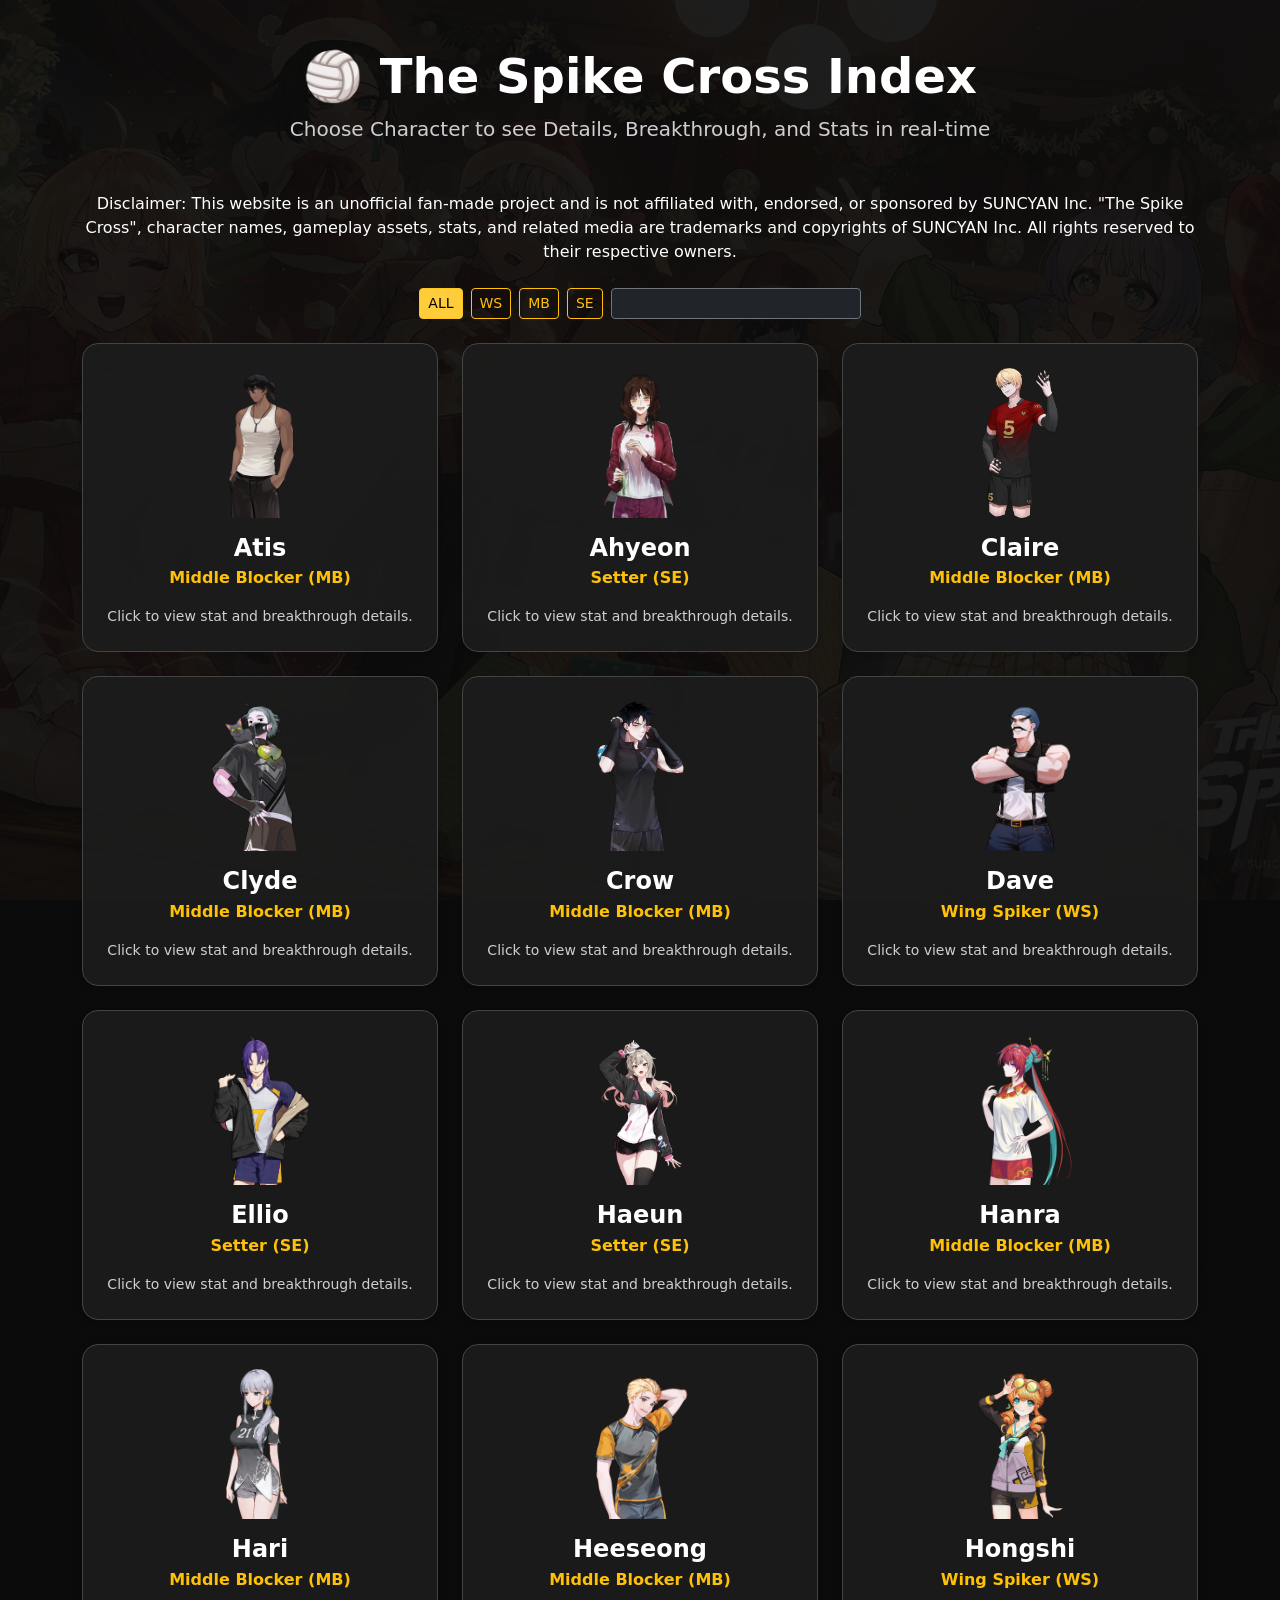
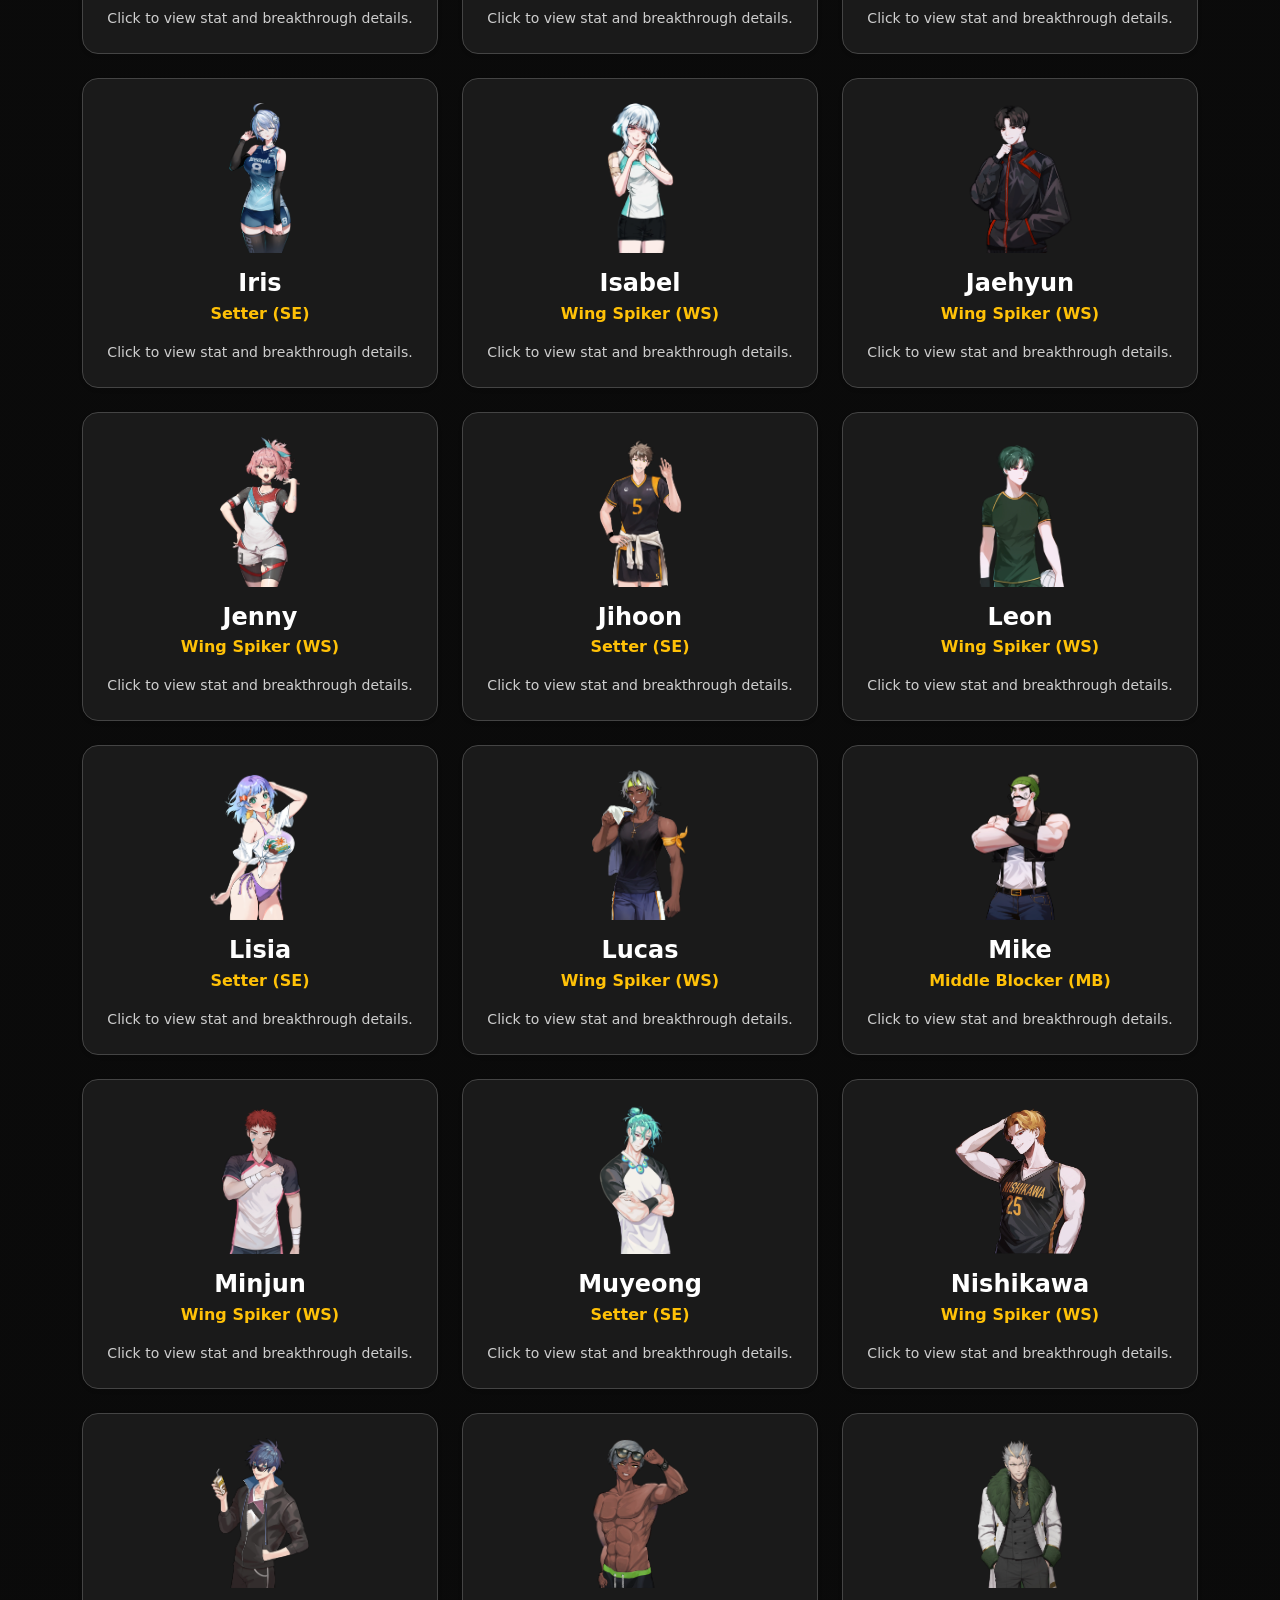
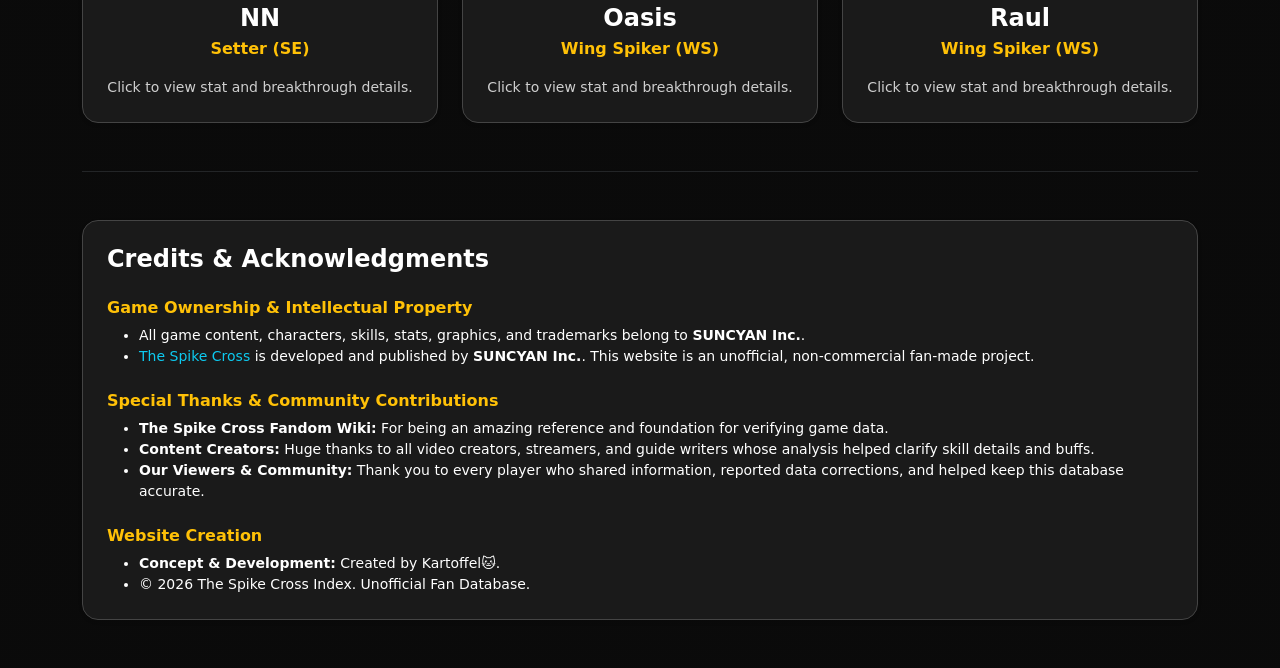
==== index.html @ 4708ccf8 "2" ====
<!DOCTYPE html>

<html lang="id">

<head>
    <meta charset="UTF-8">
    <meta name="viewport" content="width=device-width, initial-scale=1.0">


<title>The Spike: Cross - Character Database</title>

<link rel="icon" type="image/webp" href="img/Site-logo.webp">

<!-- Bootstrap 5 -->
<link href="bootstrap-5.3.8-dist/css/bootstrap.min.css" rel="stylesheet">

<!-- Custom CSS -->
<link rel="stylesheet" href="style.css">


</head>

<body>


<div class="container py-5">

    <!-- ==================== LIST KARAKTER ==================== -->
    <div id="listView" class="view-section active">

        <div class="text-center mb-5">
            <h1 class="fw-bold text-white display-5">
                🏐 The Spike Cross Index
            </h1>

            <p class="text-light-custom fs-5">
                Choose Character to see Details, Breakthrough, and Stats in real-time
            </p>
        </div>

        <!-- DISCLAIMER -->
        <div class="mb-4">
            <p class="fs-6 text-sm-center">
                Disclaimer: This website is an unofficial fan-made project and is not affiliated with,
                endorsed, or sponsored by SUNCYAN Inc. "The Spike Cross", character names, gameplay assets,
                stats, and related media are trademarks and copyrights of SUNCYAN Inc.
                All rights reserved to their respective owners.
            </p>
        </div>

        <!-- FILTER & SEARCH -->
        <div class="d-flex flex-wrap justify-content-center gap-2 mb-4">

            <button class="btn btn-warning btn-sm active"
                onclick="filterCharacters('ALL', this)">
                ALL
            </button>

            <button class="btn btn-outline-warning btn-sm"
                onclick="filterCharacters('WS', this)">
                WS
            </button>

            <button class="btn btn-outline-warning btn-sm"
                onclick="filterCharacters('MB', this)">
                MB
            </button>

            <button class="btn btn-outline-warning btn-sm"
                onclick="filterCharacters('SE', this)">
                SE
            </button>

            <!-- SEARCH -->
            <div class="input-group input-group-sm search-box">
                <input
                    type="text"
                    id="characterSearchInput"
                    class="form-control bg-dark text-light border-secondary"
                    placeholder="Cari karakter..."
                    oninput="searchCharacters()"
                >
            </div>

        </div>

        <!-- CHARACTER GRID -->
        <div class="row g-4" id="characterGrid">
            <!-- Character otomatis dimuat dari script.js -->
        </div>

        <!-- ==================== CREDITS ==================== -->
        <hr class="border-secondary my-5">

        <div id="creditsSection">

            <div class="card card-custom p-4 shadow-sm text-light-custom">

                <h4 class="text-white fw-bold mb-3">
                    Credits & Acknowledgments
                </h4>

                <h6 class="text-warning fw-semibold mt-2">
                    Game Ownership & Intellectual Property
                </h6>

                <ul class="small mb-3">
                    <li>
                        All game content, characters, skills, stats, graphics,
                        and trademarks belong to <strong>SUNCYAN Inc.</strong>.
                    </li>

                    <li>
                        <a
                            href="https://store.steampowered.com/app/3983810/The_Spike_Cross/"
                            target="_blank"
                            rel="noopener noreferrer"
                            class="text-info text-decoration-none"
                        >
                            The Spike Cross
                        </a>
                        is developed and published by <strong>SUNCYAN Inc.</strong>.
                        This website is an unofficial, non-commercial fan-made project.
                    </li>
                </ul>

                <h6 class="text-warning fw-semibold mt-2">
                    Special Thanks & Community Contributions
                </h6>

                <ul class="small mb-3">
                    <li>
                        <strong>The Spike Cross Fandom Wiki:</strong>
                        For being an amazing reference and foundation for verifying game data.
                    </li>

                    <li>
                        <strong>Content Creators:</strong>
                        Huge thanks to all video creators, streamers, and guide writers
                        whose analysis helped clarify skill details and buffs.
                    </li>

                    <li>
                        <strong>Our Viewers & Community:</strong>
                        Thank you to every player who shared information,
                        reported data corrections, and helped keep this database accurate.
                    </li>
                </ul>

                <h6 class="text-warning fw-semibold mt-2">
                    Website Creation
                </h6>

                <ul class="small mb-0">
                    <li>
                        <strong>Concept & Development:</strong>
                        Created by Kartoffel🐱.
                    </li>

                    <li>
                        &copy; 2026 The Spike Cross Index.
                        Unofficial Fan Database.
                    </li>
                </ul>

            </div>

        </div>

    </div>


    <!-- ==================== DETAIL KARAKTER ==================== -->
    <div id="detailView" class="view-section" style="display: none;">

        <!-- BACK BUTTON -->
        <button
            class="btn btn-outline-warning mb-4 fw-bold px-4 py-2"
            onclick="goBack()"
        >
            ← Back
        </button>


        <div class="row g-4 mb-4">

            <!-- ==================== PROFILE ==================== -->
            <div class="col-lg-4">

                <div class="card card-custom p-4 text-center h-100 shadow-sm">

                    <div class="avatar-container mx-auto mb-3">

                        <img
                            id="detailImg"
                            src=""
                            class="rounded-circle border border-3 border-warning"
                            width="130"
                            height="130"
                            style="object-fit: cover;"
                            alt="Character Avatar"
                        >

                    </div>


                    <h3
                        id="detailName"
                        class="text-white mb-1 fw-bold"
                    >
                        Nama Karakter
                    </h3>


                    <p
                        id="detailPosition"
                        class="text-warning fw-semibold mb-3"
                    >
                        Position
                    </p>


                    <!-- BREAKTHROUGH -->
                    <div
                        class="bg-card-inner p-3 rounded border border-secondary mb-3"
                    >

                        <label
                            class="form-label text-light-custom small mb-2 fw-semibold text-uppercase tracking-wider"
                        >
                            Breakthrough Level
                        </label>


                        <div
                            class="d-flex justify-content-center align-items-center gap-3"
                        >

                            <button
                                class="btn btn-sm btn-warning fw-bold px-3 py-1 shadow"
                                onclick="changeBreakthrough(-1)"
                            >
                                -
                            </button>


                            <span
                                id="btDisplay"
                                class="badge badge-bt fs-5 py-2 px-3"
                            >
                                +0
                            </span>


                            <button
                                class="btn btn-sm btn-warning fw-bold px-3 py-1 shadow"
                                onclick="changeBreakthrough(1)"
                            >
                                +
                            </button>

                        </div>

                    </div>


                    <!-- SPECIAL SLIDER 1 -->
                    <div
                        id="daveSliderContainer"
                        style="display: none;"
                        class="mb-3"
                    >

                        <input
                            type="range"
                            id="daveRange"
                            min="0"
                            max="7"
                            step="1"
                            value="0"
                            class="form-range custom-green-range"
                            oninput="handleSliderChange(this.value)"
                        >

                        <p class="text-white mt-1 small">
                            <span id="sliderLabelText">
                                Fall Power
                            </span>:
                            <span id="pushupVal">
                                0
                            </span>
                        </p>

                    </div>


                    <!-- SPECIAL SLIDER 2 -->
                    <div
                        id="sliderContainer2"
                        style="display: none;"
                        class="mb-3"
                    >

                        <input
                            type="range"
                            id="daveRange2"
                            min="0"
                            max="12"
                            step="1"
                            value="0"
                            class="form-range custom-green-range"
                            oninput="handleSliderChange2(this.value)"
                        >

                        <p class="text-white mt-1 small">

                            <span id="sliderLabelText2">
                                Flare Debuff
                            </span>:

                            <span id="pushupVal2">
                                0
                            </span>

                        </p>

                    </div>


                    <!-- DESCRIPTION -->
                    <p
                        id="detailDesc"
                        class="small text-light-custom mb-0 lh-base"
                    >
                    </p>

                </div>

            </div>


            <!-- ==================== STAT ==================== -->
            <div class="col-lg-8">

                <div class="card card-custom p-4 h-100 shadow-sm">


                    <!-- MANUAL STAT -->
                    <div
                        class="d-flex justify-content-between align-items-center mb-3 border-bottom pb-2"
                    >

                        <div>

                            <h4 class="text-white mb-0 fw-bold">
                                ⚙️ Manual Stat Allocation
                            </h4>

                            <p class="text-success-custom small mb-0">
                                Customize the distribution of your character's bonus points here.
                            </p>

                        </div>


                        <span
                            class="badge bg-dark border border-warning text-warning px-3 py-2"
                        >
                            Remaining:
                            <span
                                id="remainingPoints"
                                class="fw-bold"
                            >
                            </span>
                        </span>

                    </div>


                    <!-- STAT TABLE -->
                    <div class="table-responsive mb-4">

                        <table
                            class="table table-custom align-middle text-center"
                        >

                            <thead>

                                <tr>
                                    <th class="text-start">
                                        Attribute Stat
                                    </th>

                                    <th>
                                        Base Stat
                                    </th>

                                    <th>
                                        Bonus
                                    </th>

                                    <th>
                                        Total Stat
                                    </th>

                                    <th>
                                        Action (+/- 5)
                                    </th>
                                </tr>

                            </thead>


                            <tbody id="statTableBody">
                                <!-- Generated by JavaScript -->
                            </tbody>

                        </table>

                    </div>


                    <!-- SEPARATOR -->
                    <hr
                        class="border-warning opacity-75 my-4"
                    >


                    <!-- RECOMMENDED STAT -->
                    <div class="mb-3">

                        <h4 class="text-white mb-0 fw-bold">
                            ⭐ Recommended / Max Stat
                        </h4>

                        <p class="text-light-custom small mb-0">
                            Recommended stat allocation based on character potential.
                        </p>

                    </div>


                    <div class="table-responsive">

                        <table
                            class="table table-custom align-middle text-center"
                        >

                            <thead>

                                <tr>

                                    <th class="text-start">
                                        Attribute Stat
                                    </th>

                                    <th>
                                        Base
                                    </th>

                                    <th>
                                        Breakthrough
                                    </th>

                                    <th>
                                        Total
                                    </th>

                                </tr>

                            </thead>


                            <tbody id="recommendedTableBody">
                                <!-- Generated by JavaScript -->
                            </tbody>

                        </table>

                    </div>


                </div>

            </div>

        </div>


        <!-- ==================== SKILLS ==================== -->
        <div class="row g-4">

            <div class="col-lg-6">

                <div class="card card-custom p-4 h-100 shadow-sm">

                    <h4 class="text-white fw-bold mb-3">
                        ⚡ Skills
                    </h4>

                    <div id="skillBuffList">
                        <!-- Generated by JavaScript -->
                    </div>

                </div>

            </div>


            <!-- SYNERGY -->
            <div class="col-lg-6">

                <div class="card card-custom p-4 h-100 shadow-sm">

                    <h4 class="text-white fw-bold mb-3">
                        🤝 Synergy
                    </h4>

                    <div id="synergyBuffList">
                        <!-- Generated by JavaScript -->
                    </div>

                </div>

            </div>

        </div>


        <!-- OVERALL -->
        <div class="row mt-4">

            <div class="col-12">

                <div class="card card-custom p-4 h-100 shadow-sm">
                    <h5 class="text-warning mb-3 fw-bold">Conditions & Buffs</h5>
                        
                    <div class="bg-card-inner p-3 rounded border border-secondary mb-3">
                        <p class="mb-2 text-light-custom small fw-semibold">Condition</p>
                        <div id="overallBuffContent"></div>
                    </div>

                    <div class="bg-card-inner p-3 rounded border border-secondary mb-3">
                        <p class="mb-2 text-light-custom small fw-semibold">Active Team Buffs</p>
                        <div id="teamBuffContainer" class="d-flex flex-column gap-2">
                            <label class="text-white small cursor-pointer mb-0">
                                <input type="checkbox" class="buff-checkbox me-2" 
                                        data-position="MB" 
                                        data-atk="90" data-def="100" data-spd="35" data-jmp="9" 
                                        data-power-pct="0" data-spin="1.0" 
                                        onchange="handleBuffChange(this)">
                                Sanghyeon (Highlight) <br>
                                <span class="text-info small">Attack +90, Defence +100, Speed +35, Jump +9</span>
                            </label>
                    
                            <label class="text-white small cursor-pointer mb-0">
                                <input type="checkbox" class="buff-checkbox me-2" 
                                        data-position="SE" 
                                        data-atk="0" data-def="0" data-spd="0" data-jmp="0" 
                                        data-power-pct="35" data-spin="2.5" 
                                        onchange="handleBuffChange(this)">
                                Zero (Spotlight Toss) <br>
                                <span class="text-info small">Power +35%, Spin Rate 2.5</span>
                            </label>

                            <label class="text-white small cursor-pointer mb-0">
                                <input type="checkbox" class="buff-checkbox me-2" 
                                        data-position="SE" 
                                        data-atk="0" data-def="0" data-spd="0" data-jmp="0" 
                                        data-power-pct="15" data-spin="0" 
                                        onchange="handleBuffChange(this)">
                                [SE]Sara (Critical Toss) <br>
                                <span class="text-info small">Power +15%</span>
                            </label>
                        </div>
                    </div>

                    <div id="ballMultiplierInfo" class="bg-card-inner p-3 rounded border border-secondary text-light small" style="display: none;">
                        <div class="fw-bold text-warning mb-1">Ball Trajectory Effect:</div>
                        <div>Power Multiplier: <span id="valBallPower" class="text-success fw-bold">+0%</span></div>
                        <div>Spin Rate: <span id="valBallSpin" class="text-info fw-bold">1.0 (Standard)</span></div>
                    </div>
                </div>

            </div>

        </div>


    </div>

</div>


<!-- Bootstrap JS -->
<script src="bootstrap-5.3.8-dist/js/bootstrap.bundle.min.js"></script>

<!-- Custom JS -->
<script src="script.js"></script>


</body>

</html>
---- style.css ----
:root {
--bg-main: #111111;
--bg-card: #1c1c1c;
--bg-inner: #252525;


--text-main: #ffffff;
--text-muted: #cfcfcf;

--warning: #ffc107;
--success: #00d084;
--danger: #ff4d4d;

--border: #444444;


}

body {
background:
linear-gradient(
rgba(10, 10, 10, 0.92),
rgba(10, 10, 10, 0.96)
),
url("img/the-spike-cross-christmas-wallpaper-soundtrack-v0-mlmao9j8uq9g1.webp")
center / cover
fixed;


background-color: var(--bg-main);

color: var(--text-main);

min-height: 100vh;


}

/* =========================
TEXT
========================= */

.text-light-custom {
color: var(--text-muted);
}

.text-success-custom {
color: var(--success);
}

/* =========================
SEARCH
========================= */

.search-box {
width: 250px;
}

/* =========================
VIEW
========================= */

.view-section {
animation: fadeIn 0.35s ease;
}

.view-section:not(.active) {
display: none;
}

@keyframes fadeIn {


from {
    opacity: 0;
    transform: translateY(10px);
}

to {
    opacity: 1;
    transform: translateY(0);
}

}

/* =========================
CARD
========================= */

.card-custom {
background-color: rgba(28, 28, 28, 0.96);


border:
    1px solid
    var(--border);

border-radius: 16px;

color: var(--text-main);

transition:
    transform 0.2s ease,
    border-color 0.2s ease,
    box-shadow 0.2s ease;


}

.card-custom:hover {
border-color: var(--warning);


box-shadow:
    0 10px 30px
    rgba(0, 0, 0, 0.35);


}

/* =========================
CHARACTER CARD
========================= */

.character-card {
cursor: pointer;


overflow: hidden;


}

.character-card:hover {
transform: translateY(-6px);
}

.character-image {
width: 100%;


height: 230px;

object-fit: cover;

border-radius:
    14px 14px 0 0;


}

/* =========================
INNER CARD
========================= */

.bg-card-inner {
background-color:
var(--bg-inner);
}

/* =========================
BREAKTHROUGH BADGE
========================= */

.badge-bt {
background-color:
var(--warning);


color: #111111;

min-width: 60px;


}

/* =========================
TABLE
========================= */

.table-custom {
color:
var(--text-main);


margin-bottom: 0;


}

.table-custom th {
color:
var(--warning);


border-color:
    var(--border);

background-color:
    rgba(0, 0, 0, 0.15);


}

.table-custom td {
color:
var(--text-muted);


border-color:
    var(--border);

background-color:
    transparent;


}

.table-custom tbody tr {
transition:
background-color 0.2s ease;
}

.table-custom tbody tr:hover {
background-color:
rgba(255, 193, 7, 0.05);
}

/* =========================
AVATAR
========================= */

.avatar-container {
    width: 100%;
    max-width: 180px;
    height: auto;
    background: transparent !important;
    border: none !important;
    box-shadow: none !important;
    border-radius: 0 !important;
    overflow: visible !important;
    margin: 0 auto;
}

.avatar-container img {
    width: 100%;
    height: auto;
    object-fit: contain;
    border-radius: 0 !important;
    border: none !important;
    background: transparent !important;
}

/* =========================
SKILL
========================= */

.skill-item {
background-color:
var(--bg-inner);


border:
    1px solid
    var(--border);

border-radius: 12px;

padding: 16px;

margin-bottom: 12px;


}

.skill-item:last-child {
margin-bottom: 0;
}

.skill-name {
color:
var(--warning);


font-weight: 700;

margin-bottom: 6px;


}

/* =========================
SYNERGY
========================= */

.synergy-item {
background-color:
var(--bg-inner);


border:
    1px solid
    var(--border);

border-radius: 12px;

padding: 16px;

margin-bottom: 12px;


}

.synergy-item:last-child {
margin-bottom: 0;
}

/* =========================
OVERALL
========================= */

.overall-item {
background-color:
var(--bg-inner);


border-radius: 10px;

padding: 12px;

margin-bottom: 10px;


}

/* =========================
RANGE
========================= */

.custom-green-range {
cursor: pointer;
}

.custom-green-range::-webkit-slider-thumb {
cursor: pointer;
}

.custom-green-range::-moz-range-thumb {
cursor: pointer;
}

/* =========================
BUTTON
========================= */

.btn {
transition:
transform 0.15s ease;
}

.btn:active {
transform:
scale(0.96);
}

/* =========================
MOBILE
========================= */

@media (max-width: 768px) {


body {
    background-attachment: scroll;
}


.container {
    padding-left: 16px;
    padding-right: 16px;
}


.search-box {
    width: 100%;
}


.character-image {
    height: 200px;
}


.table-custom {
    font-size: 0.85rem;
}


}
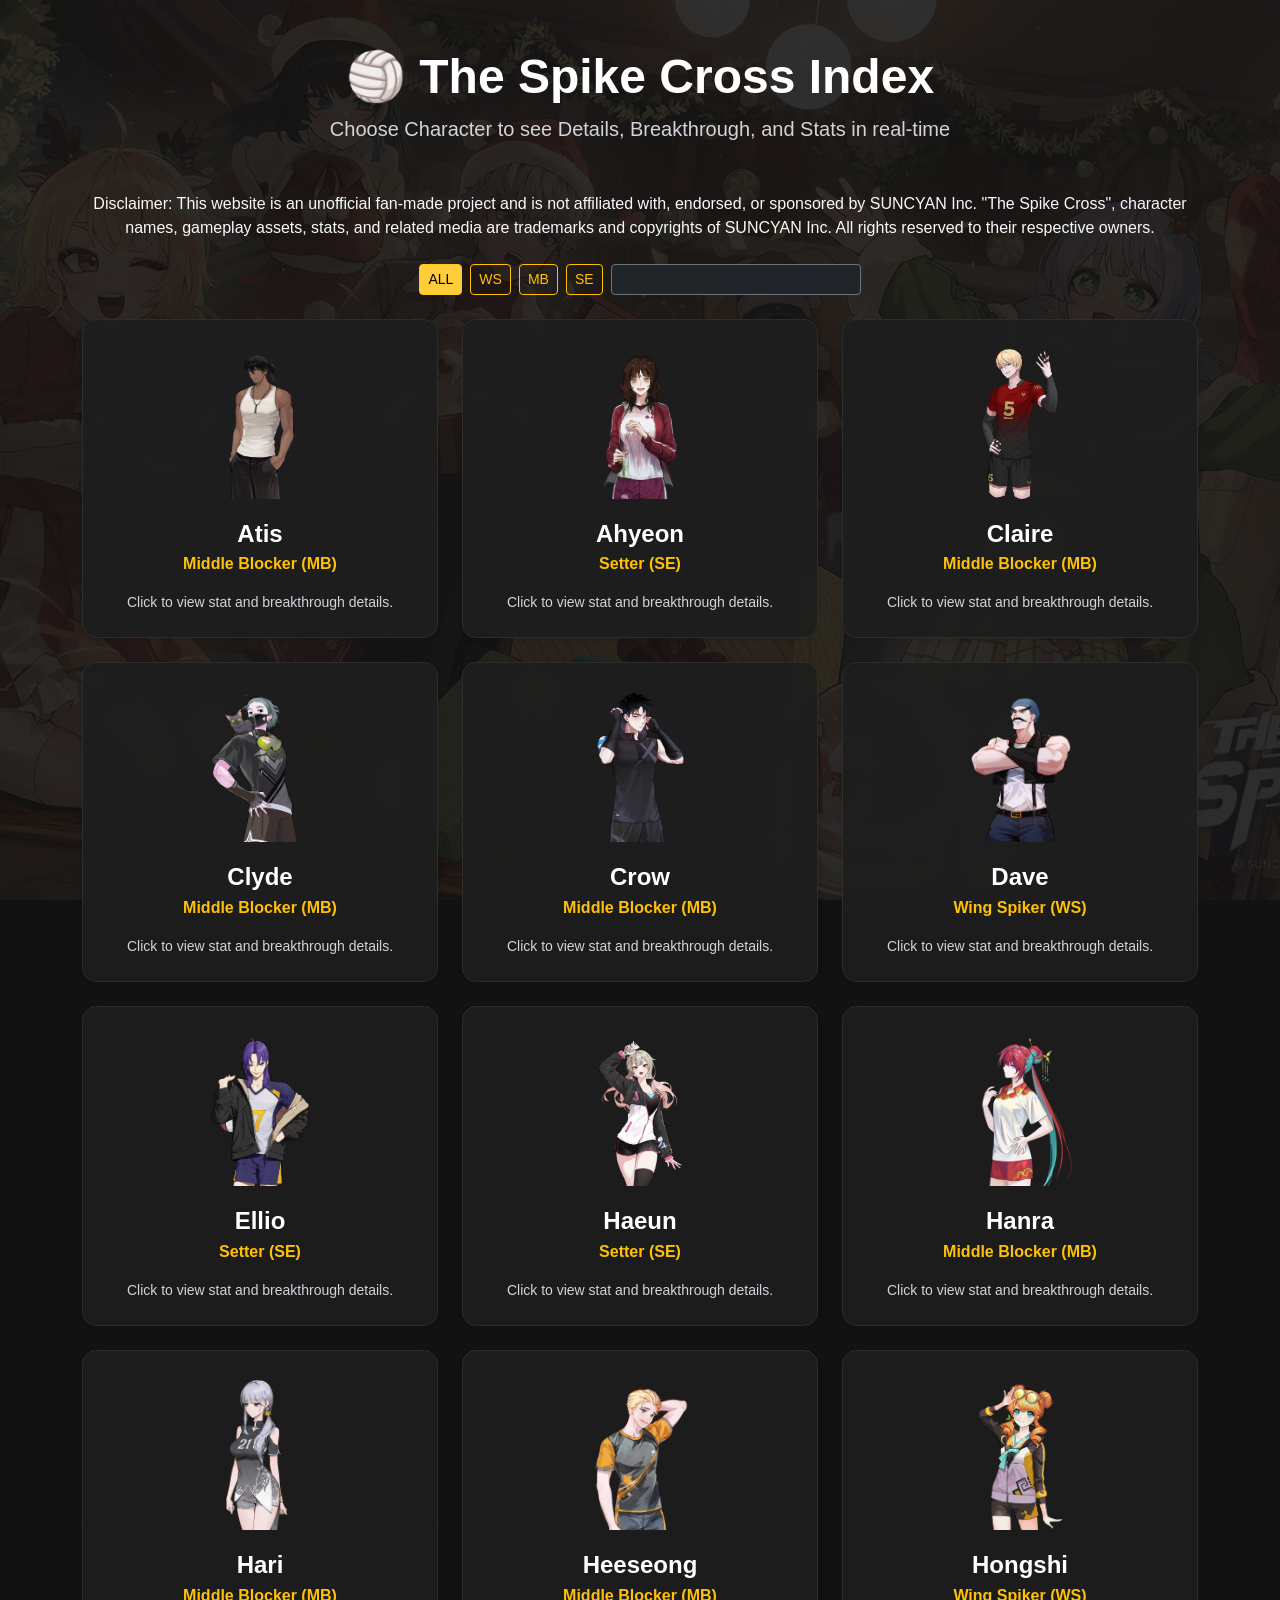
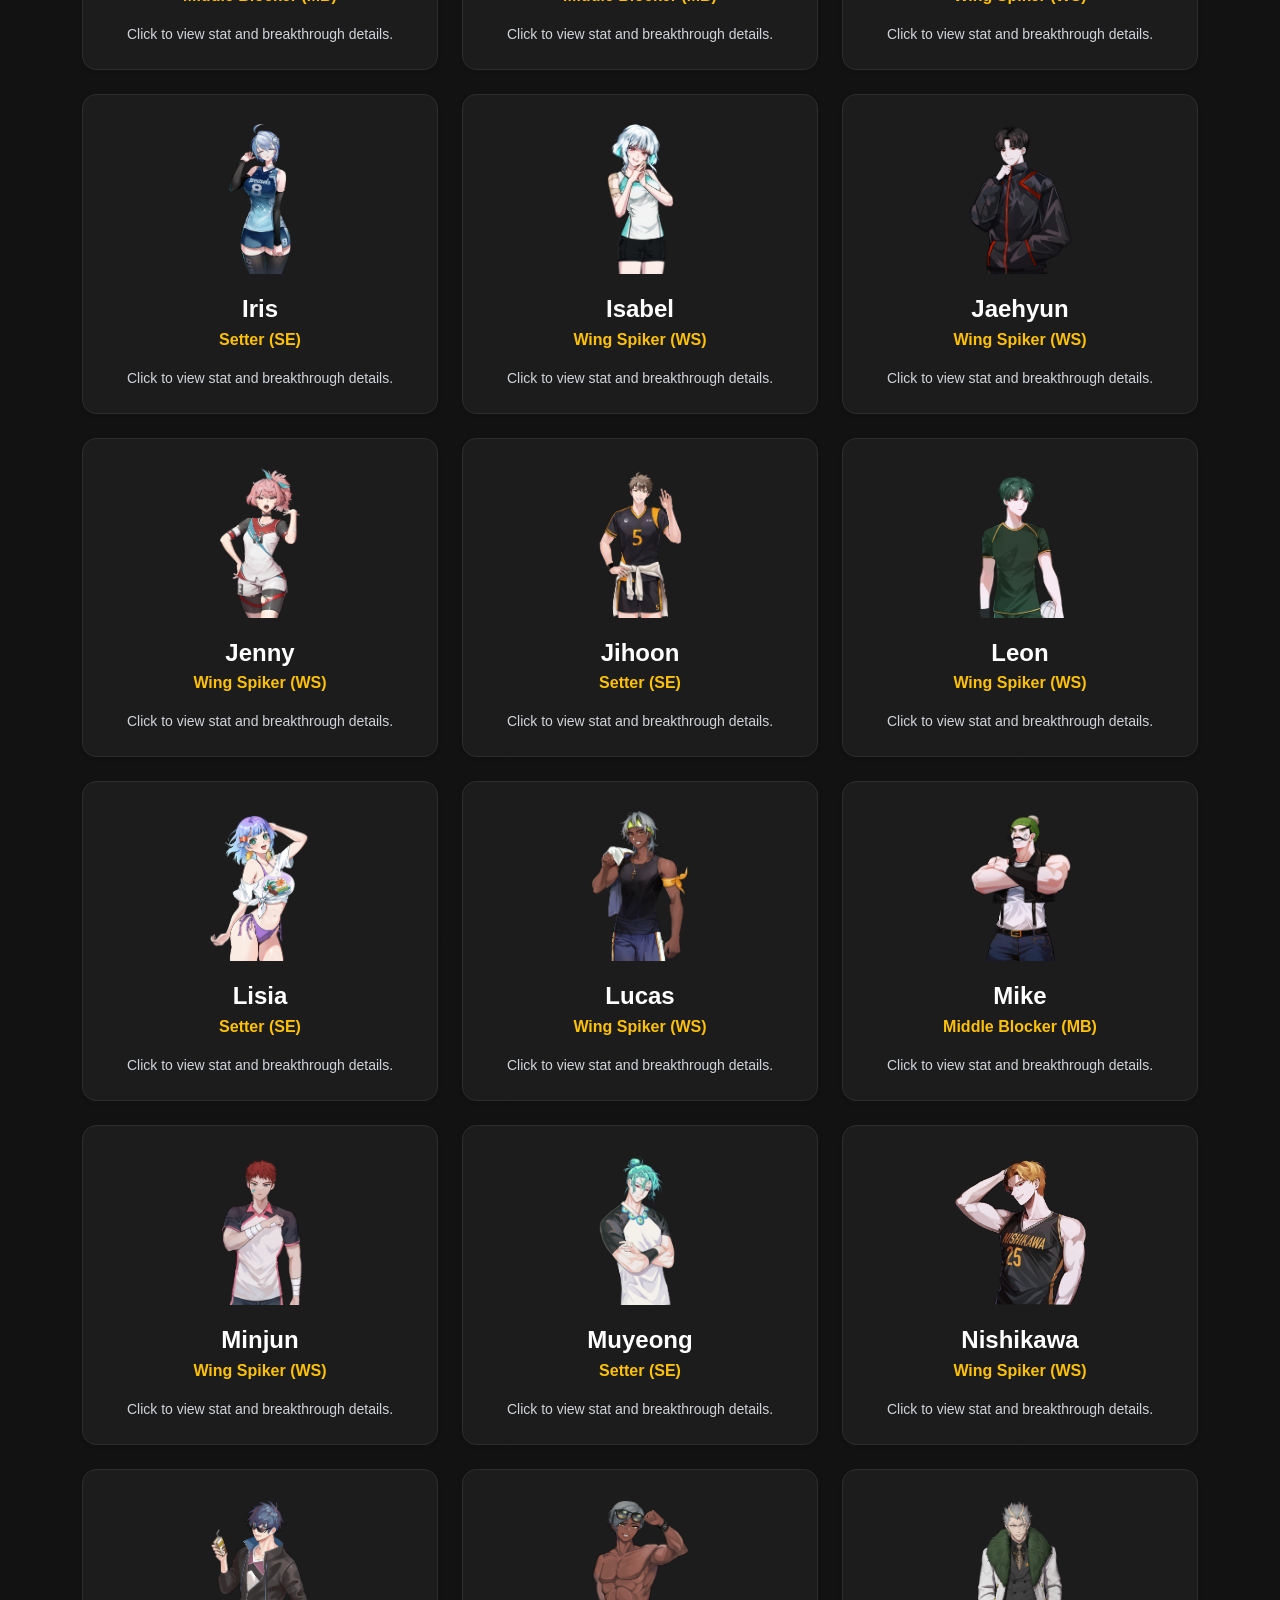
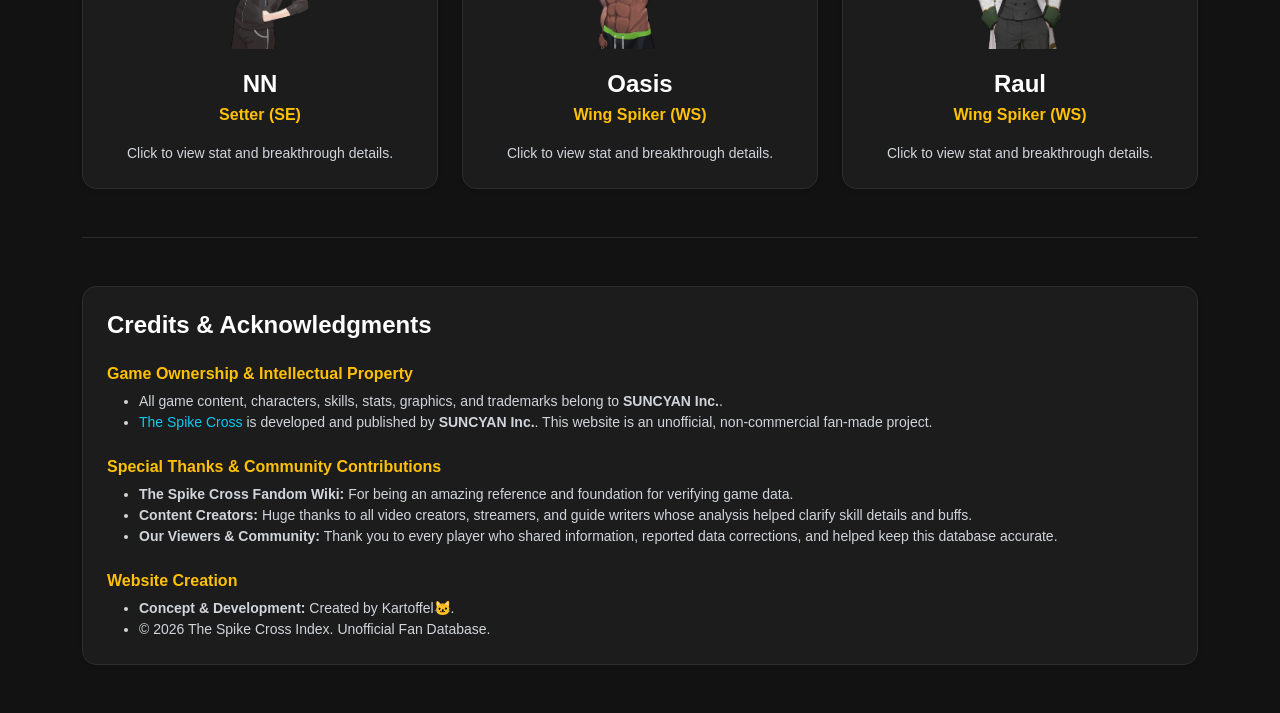
==== commit fc0077e9: "3" ====
--- a/index.html
+++ b/index.html
@@ -533,7 +533,7 @@
             <div class="col-12">
 
                 <div class="card card-custom p-4 h-100 shadow-sm">
-                    <h5 class="text-warning mb-3 fw-bold">Conditions & Buffs</h5>
+                    <h5 class="text-white mb-3 fw-bold">Conditions & Buffs</h5>
                         
                     <div class="bg-card-inner p-3 rounded border border-secondary mb-3">
                         <p class="mb-2 text-light-custom small fw-semibold">Condition</p>
--- a/style.css
+++ b/style.css
@@ -1,235 +1,220 @@
 :root {
---bg-main: #111111;
---bg-card: #1c1c1c;
---bg-inner: #252525;
-
-
---text-main: #ffffff;
---text-muted: #cfcfcf;
-
---warning: #ffc107;
---success: #00d084;
---danger: #ff4d4d;
-
---border: #444444;
-
-
-}
-
+    --bg-main: #111111;
+    --bg-card: rgba(30, 30, 30, 0.95);
+    --bg-inner: rgba(22, 22, 22, 0.9);
+
+    --text-main: #f8f9fa;
+    --text-muted: #d1d5db;
+
+    --warning: #ffc107;
+    --success: #9bff8b;
+    --danger: #ff4d4d;
+    --danger-alt: #7b00ff;
+
+    --border: #2d2d2d;
+}
+
+/* =========================
+   BODY & BACKGROUND
+========================= */
 body {
-background:
-linear-gradient(
-rgba(10, 10, 10, 0.92),
-rgba(10, 10, 10, 0.96)
-),
-url("img/the-spike-cross-christmas-wallpaper-soundtrack-v0-mlmao9j8uq9g1.webp")
-center / cover
-fixed;
-
-
-background-color: var(--bg-main);
-
-color: var(--text-main);
-
-min-height: 100vh;
-
-
-}
-
-/* =========================
-TEXT
-========================= */
-
+    background: 
+        linear-gradient(
+            rgba(18, 18, 18, 0.88), 
+            rgba(18, 18, 18, 0.92)
+        ), 
+        url("img/the-spike-cross-christmas-wallpaper-soundtrack-v0-mlmao9j8uq9g1.webp") 
+        center / cover 
+        fixed;
+    background-color: var(--bg-main);
+    color: var(--text-main);
+    font-family: 'Segoe UI', Tahoma, Geneva, Verdana, sans-serif;
+    min-height: 100vh;
+}
+
+/* =========================
+   TEXT UTILITIES
+========================= */
 .text-light-custom {
-color: var(--text-muted);
+    color: var(--text-muted) !important;
 }
 
 .text-success-custom {
-color: var(--success);
-}
-
-/* =========================
-SEARCH
-========================= */
-
+    color: var(--success) !important;
+}
+
+.text-danger-custom {
+    color: var(--danger-alt) !important;
+}
+
+.text-danger-custom2 {
+    color: #ff7474 !important;
+}
+
+.stat-highlight {
+    color: var(--success);
+    font-weight: bold;
+    font-size: 1.1rem;
+}
+
+/* =========================
+   SEARCH & VIEWS
+========================= */
 .search-box {
-width: 250px;
-}
-
-/* =========================
-VIEW
-========================= */
+    width: 250px;
+}
 
 .view-section {
-animation: fadeIn 0.35s ease;
-}
-
-.view-section:not(.active) {
-display: none;
+    display: none;
+    animation: fadeIn 0.35s ease;
+}
+
+.view-section.active {
+    display: block;
 }
 
 @keyframes fadeIn {
-
-
-from {
-    opacity: 0;
-    transform: translateY(10px);
-}
-
-to {
-    opacity: 1;
-    transform: translateY(0);
-}
-
-}
-
-/* =========================
-CARD
-========================= */
-
+    from {
+        opacity: 0;
+        transform: translateY(10px);
+    }
+    to {
+        opacity: 1;
+        transform: translateY(0);
+    }
+}
+
+/* Focus kustom untuk search bar agar tidak biru standar */
+#characterSearchInput:focus {
+    border-color: var(--warning) !important;
+    box-shadow: 0 0 0 0.25rem rgba(155, 255, 139, 0.25) !important; 
+}
+
+#characterSearchInput:focus-visible {
+    outline: none !important;
+}
+
+/* =========================
+   CARDS
+========================= */
 .card-custom {
-background-color: rgba(28, 28, 28, 0.96);
-
-
-border:
-    1px solid
-    var(--border);
-
-border-radius: 16px;
-
-color: var(--text-main);
-
-transition:
-    transform 0.2s ease,
-    border-color 0.2s ease,
-    box-shadow 0.2s ease;
-
-
+    background-color: var(--bg-card);
+    border: 1px solid var(--border);
+    border-radius: 14px;
+    color: var(--text-main);
+    backdrop-filter: blur(6px);
+    transition: transform 0.25s ease, border-color 0.25s ease, box-shadow 0.25s ease;
 }
 
 .card-custom:hover {
-border-color: var(--warning);
-
-
-box-shadow:
-    0 10px 30px
-    rgba(0, 0, 0, 0.35);
-
-
-}
-
-/* =========================
-CHARACTER CARD
-========================= */
-
+    border-color: var(--success);
+    transform: translateY(-4px);
+    box-shadow: 0 8px 20px rgba(0, 0, 0, 0.6);
+}
+
+.bg-card-inner {
+    background-color: var(--bg-inner);
+}
+
+/* =========================
+   CHARACTER CARD & IMAGES
+========================= */
 .character-card {
-cursor: pointer;
-
-
-overflow: hidden;
-
-
+    cursor: pointer;
+    overflow: hidden;
 }
 
 .character-card:hover {
-transform: translateY(-6px);
+    transform: translateY(-6px);
+}
+
+.char-img-wrapper {
+    height: 160px;
+    display: flex;
+    align-items: center;
+    justify-content: center;
+    margin-bottom: 1rem;
+}
+
+.char-img-wrapper img {
+    max-height: 100%;
+    max-width: 100%;
+    object-fit: contain;
 }
 
 .character-image {
-width: 100%;
-
-
-height: 230px;
-
-object-fit: cover;
-
-border-radius:
-    14px 14px 0 0;
-
-
-}
-
-/* =========================
-INNER CARD
-========================= */
-
-.bg-card-inner {
-background-color:
-var(--bg-inner);
-}
-
-/* =========================
-BREAKTHROUGH BADGE
-========================= */
-
+    width: 100%;
+    height: 230px;
+    object-fit: cover;
+    border-radius: 14px 14px 0 0;
+}
+
+#detailImg {
+    border: none !important;
+    border-radius: 0 !important;
+    width: auto !important;
+    height: 200px !important;
+}
+
+/* =========================
+   BADGES & BUTTONS
+========================= */
 .badge-bt {
-background-color:
-var(--warning);
-
-
-color: #111111;
-
-min-width: 60px;
-
-
-}
-
-/* =========================
-TABLE
-========================= */
-
+    background-color: var(--success);
+    color: #000000;
+    font-weight: bold;
+    min-width: 60px;
+}
+
+.btn {
+    transition: transform 0.15s ease;
+}
+
+.btn:active {
+    transform: scale(0.96);
+}
+
+.btn-warning:focus, 
+.btn-warning:active, 
+.btn-outline-warning:focus, 
+.btn-outline-warning:active {
+    box-shadow: 0 0 0 0.25rem rgba(155, 255, 139, 0.25) !important;
+}
+
+/* =========================
+   TABLES
+========================= */
 .table-custom {
-color:
-var(--text-main);
-
-
-margin-bottom: 0;
-
-
+    color: var(--text-main) !important;
+    background-color: transparent !important;
+    margin-bottom: 0;
 }
 
 .table-custom th {
-color:
-var(--warning);
-
-
-border-color:
-    var(--border);
-
-background-color:
-    rgba(0, 0, 0, 0.15);
-
-
+    background-color: rgba(37, 37, 37, 0.9) !important;
+    color: var(--success) !important;
+    border-color: var(--border);
+    border-bottom: 2px solid #333;
 }
 
 .table-custom td {
-color:
-var(--text-muted);
-
-
-border-color:
-    var(--border);
-
-background-color:
-    transparent;
-
-
+    background-color: rgba(30, 30, 30, 0.7) !important;
+    color: var(--text-muted) !important;
+    border-color: var(--border);
+    padding: 12px;
 }
 
 .table-custom tbody tr {
-transition:
-background-color 0.2s ease;
+    transition: background-color 0.2s ease;
 }
 
 .table-custom tbody tr:hover {
-background-color:
-rgba(255, 193, 7, 0.05);
-}
-
-/* =========================
-AVATAR
-========================= */
-
+    background-color: rgba(255, 193, 7, 0.05);
+}
+
+/* =========================
+   AVATAR
+========================= */
 .avatar-container {
     width: 100%;
     max-width: 180px;
@@ -252,148 +237,81 @@
 }
 
 /* =========================
-SKILL
-========================= */
-
-.skill-item {
-background-color:
-var(--bg-inner);
-
-
-border:
-    1px solid
-    var(--border);
-
-border-radius: 12px;
-
-padding: 16px;
-
-margin-bottom: 12px;
-
-
-}
-
-.skill-item:last-child {
-margin-bottom: 0;
+   SKILL, SYNERGY & OVERALL ITEMS
+========================= */
+.skill-item, .synergy-item {
+    background-color: var(--bg-inner);
+    border: 1px solid var(--border);
+    border-radius: 12px;
+    padding: 16px;
+    margin-bottom: 12px;
+}
+
+.skill-item:last-child, .synergy-item:last-child {
+    margin-bottom: 0;
 }
 
 .skill-name {
-color:
-var(--warning);
-
-
-font-weight: 700;
-
-margin-bottom: 6px;
-
-
-}
-
-/* =========================
-SYNERGY
-========================= */
-
-.synergy-item {
-background-color:
-var(--bg-inner);
-
-
-border:
-    1px solid
-    var(--border);
-
-border-radius: 12px;
-
-padding: 16px;
-
-margin-bottom: 12px;
-
-
-}
-
-.synergy-item:last-child {
-margin-bottom: 0;
-}
-
-/* =========================
-OVERALL
-========================= */
+    color: var(--warning);
+    font-weight: 700;
+    margin-bottom: 6px;
+}
 
 .overall-item {
-background-color:
-var(--bg-inner);
-
-
-border-radius: 10px;
-
-padding: 12px;
-
-margin-bottom: 10px;
-
-
-}
-
-/* =========================
-RANGE
-========================= */
-
+    background-color: var(--bg-inner);
+    border-radius: 10px;
+    padding: 12px;
+    margin-bottom: 10px;
+}
+
+/* =========================
+   RANGE SLIDER
+========================= */
 .custom-green-range {
-cursor: pointer;
+    cursor: pointer;
 }
 
 .custom-green-range::-webkit-slider-thumb {
-cursor: pointer;
+    cursor: pointer;
+    background-color: var(--success);
 }
 
 .custom-green-range::-moz-range-thumb {
-cursor: pointer;
-}
-
-/* =========================
-BUTTON
-========================= */
-
-.btn {
-transition:
-transform 0.15s ease;
-}
-
-.btn:active {
-transform:
-scale(0.96);
-}
-
-/* =========================
-MOBILE
-========================= */
-
+    cursor: pointer;
+    background-color: var(--warning);
+}
+
+.custom-green-range::-ms-thumb {
+    cursor: pointer;
+    background-color: var(--success);
+}
+
+.custom-green-range:focus::-webkit-slider-thumb {
+    box-shadow: 0 0 0 1px #fff, 0 0 0 0.25rem rgba(25, 135, 84, 0.25);
+}
+
+/* =========================
+   MOBILE RESPONSIVE
+========================= */
 @media (max-width: 768px) {
-
-
-body {
-    background-attachment: scroll;
-}
-
-
-.container {
-    padding-left: 16px;
-    padding-right: 16px;
-}
-
-
-.search-box {
-    width: 100%;
-}
-
-
-.character-image {
-    height: 200px;
-}
-
-
-.table-custom {
-    font-size: 0.85rem;
-}
-
-
-}
+    body {
+        background-attachment: scroll;
+    }
+
+    .container {
+        padding-left: 16px;
+        padding-right: 16px;
+    }
+
+    .search-box {
+        width: 100%;
+    }
+
+    .character-image {
+        height: 200px;
+    }
+
+    .table-custom {
+        font-size: 0.85rem;
+    }
+}
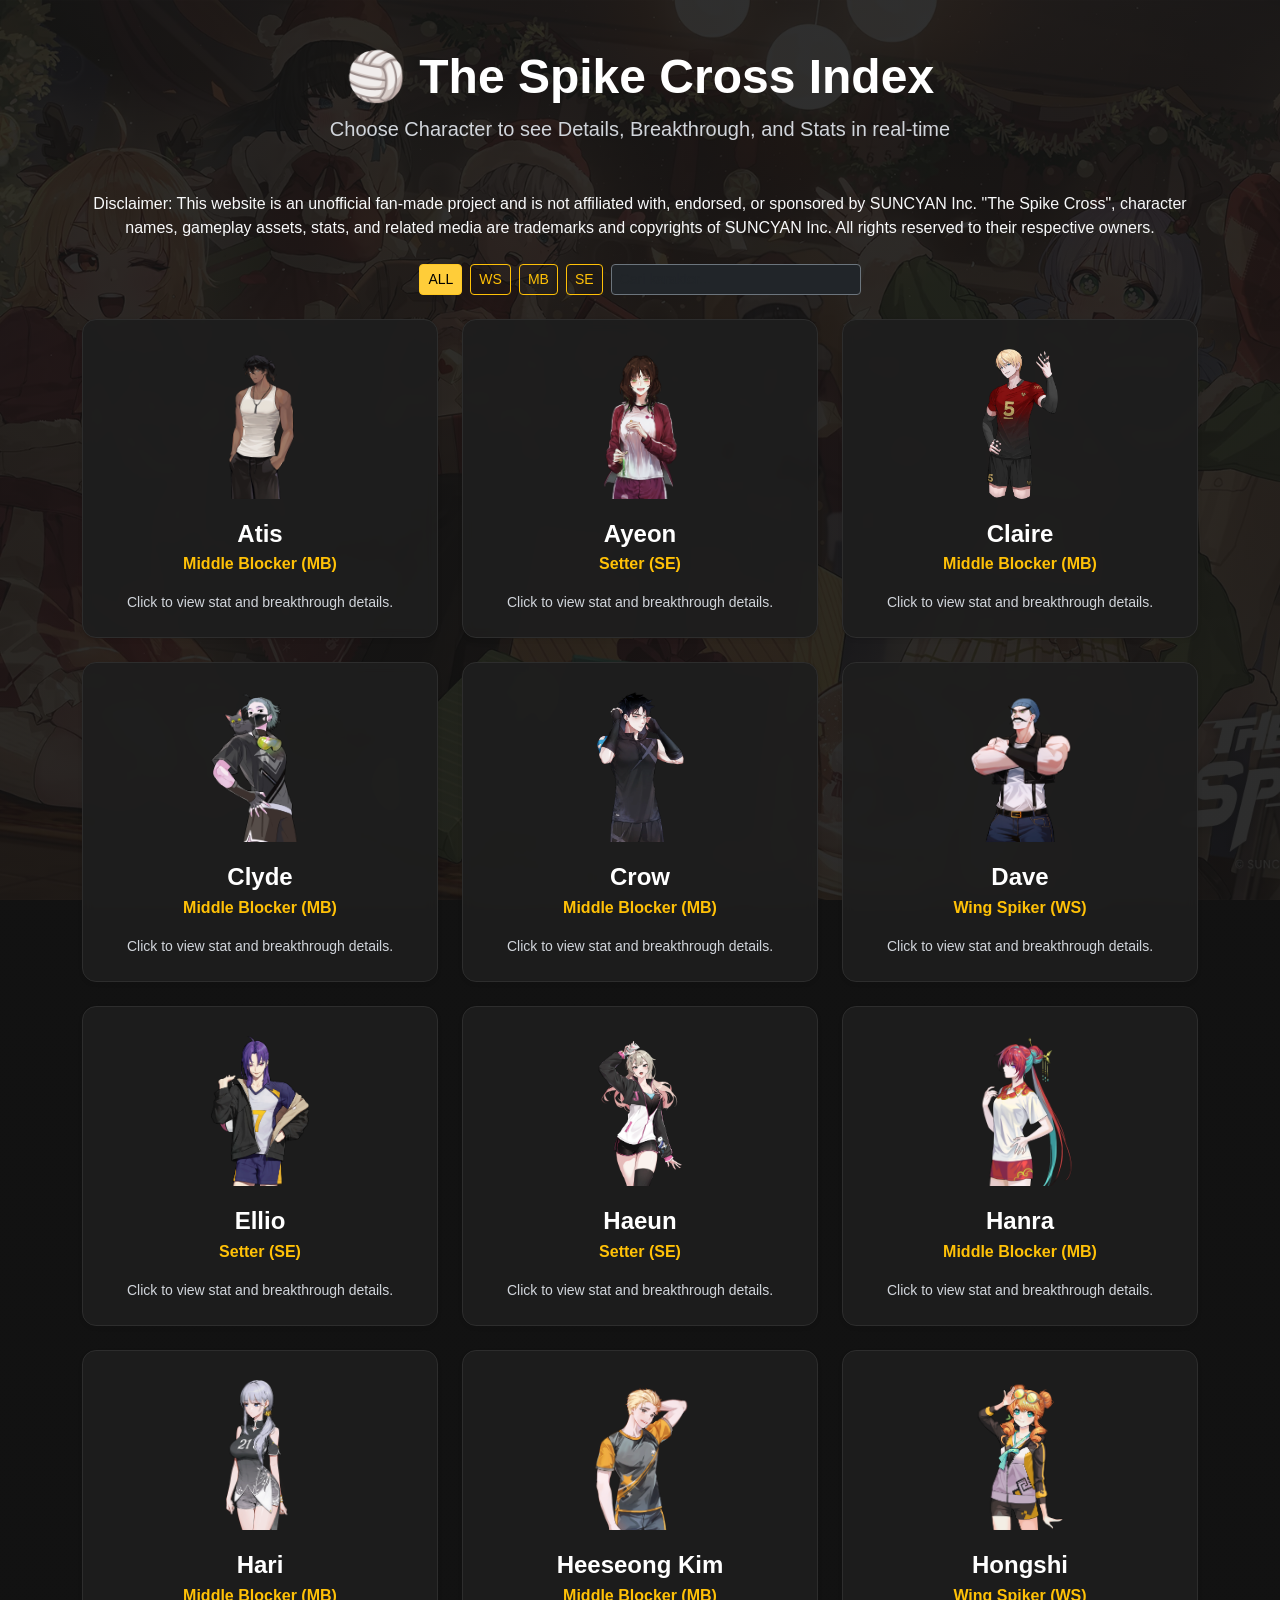
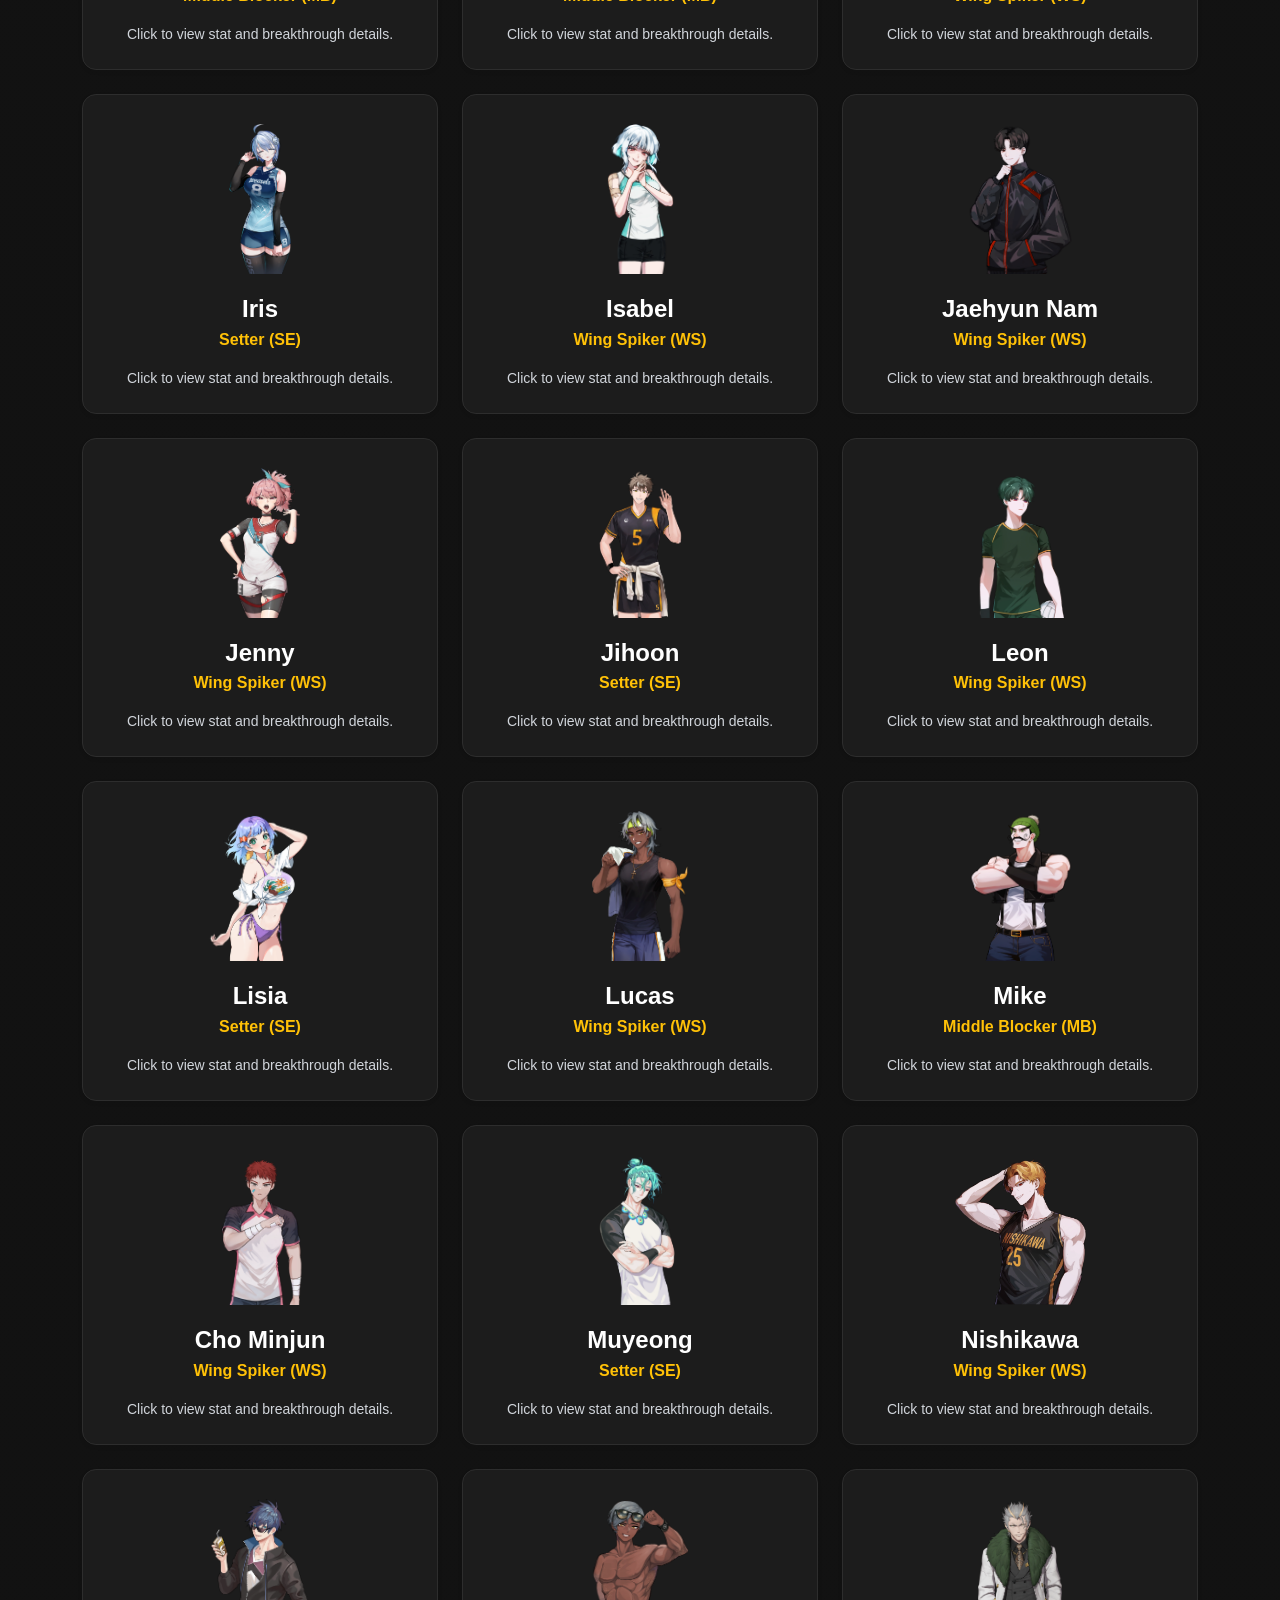
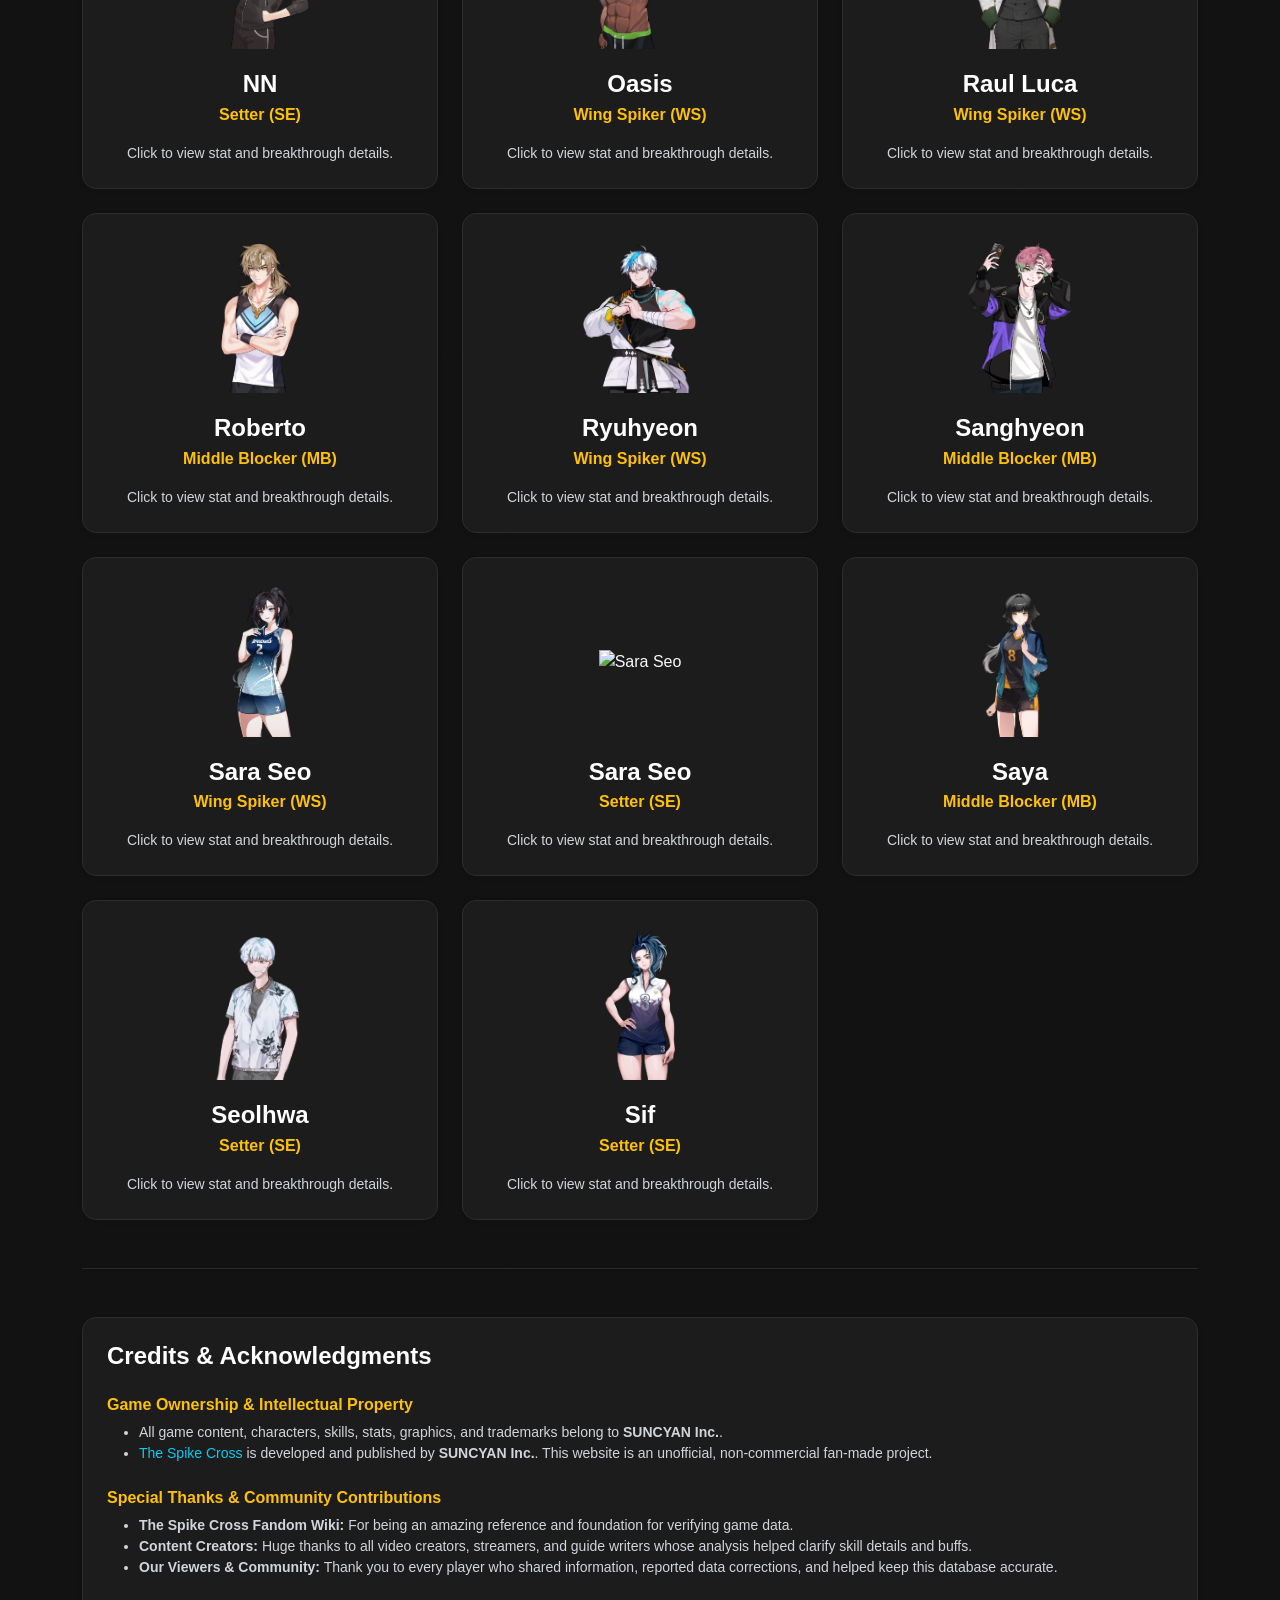
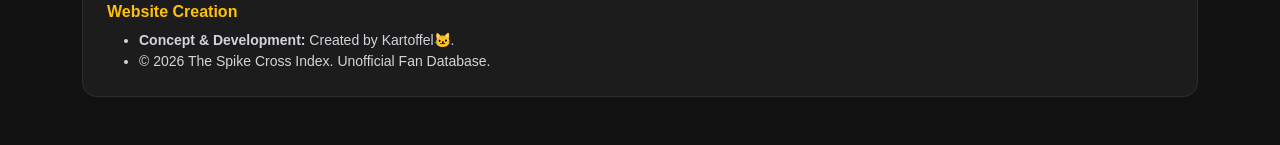
==== commit 98edc434: "10" ====
--- a/index.html
+++ b/index.html
@@ -543,6 +543,95 @@
                     <div class="bg-card-inner p-3 rounded border border-secondary mb-3">
                         <p class="mb-2 text-light-custom small fw-semibold">Active Team Buffs</p>
                         <div id="teamBuffContainer" class="d-flex flex-column gap-2">
+
+                            <label class="text-white small cursor-pointer mb-0">
+                                <input type="checkbox" class="buff-checkbox me-2" 
+                                        data-position="SE" 
+                                        data-atk="0" data-def="0" data-spd="0" data-jmp="0" 
+                                        data-power-pct="20" data-spin="1.25" 
+                                        onchange="handleBuffChange(this)">
+                                Ahyeon (Chemical Reaction) <br>
+                                <span class="text-info small">Power +20% and Spin +25% </span>
+                            </label>
+
+                            <!-- Claire -->
+                            <label class="text-white small cursor-pointer mb-0 d-block">
+                                <input type="checkbox" class="buff-checkbox me-2" 
+                                    data-character="claire"
+                                    data-has-slider="true"
+                                    data-slider-min="0"
+                                    data-slider-max="100"
+                                    data-slider-default="100"
+                                    data-slider-label="Overdrive Gauge"
+                                    data-slider-unit="%"
+                                    onchange="handleUniversalBuffChange(this)">
+                                Claire (Overdrive) <br>
+                                <span class="buff-result-text text-info small">Atk +0 | Jmp +0 | Dur 0s</span>
+
+                                <!-- CONTAINER GENERIK (Gunakan CLASS, bukan ID) -->
+                                <div class="buff-options-container bg-card-inner p-3 rounded border border-secondary mb-3 mt-2" style="display: none;">
+                                    <div class="mb-2">
+                                        <label class="small text-muted mb-1 d-block">Breakthrough Level:</label>
+                                        <select class="buff-bt-select form-select form-select-sm bg-dark text-white border-secondary" onchange="handleUniversalBuffChange(this)">
+                                            <option value="0">BT 0</option>
+                                            <option value="1">BT 1</option>
+                                            <option value="2">BT 2</option>
+                                            <option value="3">BT 3</option>
+                                            <option value="4">BT 4</option>
+                                            <option value="5">BT 5</option>
+                                        </select>
+                                    </div>
+
+                                    <p class="text-white mt-2 small mb-1">
+                                        <span class="slider-label-text">Parameter</span>: 
+                                        <span class="slider-val-text fw-bold text-warning">0</span><span class="slider-unit-text"></span>
+                                    </p>
+                                    <input type="range" class="buff-range-input form-range custom-green-range" oninput="handleUniversalBuffChange(this)">
+                                </div>
+                            </label>
+
+                            <!-- Checkbox Ellio dengan Slider Universal & Pilihan BT -->
+                            <label class="text-white small cursor-pointer mb-0 d-block">
+                                <input type="checkbox" class="buff-checkbox me-2" 
+                                    data-position="SE" 
+                                    data-character="ellio"
+                                    data-has-slider="true"
+                                    data-slider-min="35"
+                                    data-slider-max="90"
+                                    data-slider-default="35"
+                                    data-dynamic-type="ellio_abys"
+                                    data-slider-label="Abys Toss Angle"
+                                    data-slider-unit="°"
+                                    onchange="handleUniversalBuffChange(this)">
+                                Ellio (Abys Toss) <br>
+                                <span id="ellioBuffText" class="text-info small">Ball Power 0%</span>
+
+                                <!-- CONTAINER UNIVERSAL (Berisi Dropdown BT Ellio + Slider Sudut) -->
+                                <div id="universalBuffOptionsContainer" class="bg-card-inner p-3 rounded border border-secondary mb-3" style="display: none;">
+        
+                                    <!-- Pilihan Breakthrough (BT) khusus Ellio Support -->
+                                    <div class="mb-2">
+                                        <label class="small text-muted mb-1 d-block">Ellio Breakthrough Level:</label>
+                                        <select id="ellioBuffBtSelect" class="form-select form-select-sm bg-dark text-white border-secondary" onchange="updateDetailView()">
+                                            <option value="0">BT 0 (Max 24%)</option>
+                                            <option value="1">BT 1 (Max 25.2%)</option>
+                                            <option value="2">BT 2 (Max 26.4%)</option>
+                                            <option value="3">BT 3 (Max 27.6%)</option>
+                                            <option value="4">BT 4 (Max 30%)</option>
+                                            <option value="5">BT 5 (Max 30%)</option>
+                                        </select>
+                                    </div>
+
+                                    <!-- Slider Universal untuk Sudut -->
+                                    <p class="text-white mt-2 small mb-1">
+                                        <span id="dynamicSliderTitle">Parameter</span>: 
+                                        <span id="dynamicSliderVal" class="fw-bold text-warning">0</span><span id="dynamicSliderUnit"></span>
+                                    </p>
+                                    <input type="range" id="universalDynamicRange" min="0" max="100" value="0" 
+                                        class="form-range custom-green-range" oninput="updateUniversalSlider(this.value)">
+                                </div>
+                            </label>
+
                             <label class="text-white small cursor-pointer mb-0">
                                 <input type="checkbox" class="buff-checkbox me-2" 
                                         data-position="MB" 
@@ -551,6 +640,16 @@
                                         onchange="handleBuffChange(this)">
                                 Sanghyeon (Highlight) <br>
                                 <span class="text-info small">Attack +90, Defence +100, Speed +35, Jump +9</span>
+                            </label>
+
+                            <label class="text-white small cursor-pointer mb-0">
+                                <input type="checkbox" class="buff-checkbox me-2" 
+                                        data-position="SE" 
+                                        data-atk="0" data-def="0" data-spd="0" data-jmp="0" 
+                                        data-power-pct="15" data-spin="0" 
+                                        onchange="handleBuffChange(this)">
+                                [SE]Sara (Critical Toss) <br>
+                                <span class="text-info small">Power +15%</span>
                             </label>
                     
                             <label class="text-white small cursor-pointer mb-0">
@@ -563,21 +662,13 @@
                                 <span class="text-info small">Power +35%, Spin Rate 2.5</span>
                             </label>
 
-                            <label class="text-white small cursor-pointer mb-0">
-                                <input type="checkbox" class="buff-checkbox me-2" 
-                                        data-position="SE" 
-                                        data-atk="0" data-def="0" data-spd="0" data-jmp="0" 
-                                        data-power-pct="15" data-spin="0" 
-                                        onchange="handleBuffChange(this)">
-                                [SE]Sara (Critical Toss) <br>
-                                <span class="text-info small">Power +15%</span>
-                            </label>
+                            <!-- Checkbox buff lain (Ahyeon, Sanghyeon, dll) tetap di bawahnya -->
                         </div>
                     </div>
 
                     <div id="ballMultiplierInfo" class="bg-card-inner p-3 rounded border border-secondary text-light small" style="display: none;">
                         <div class="fw-bold text-warning mb-1">Ball Trajectory Effect:</div>
-                        <div>Power Multiplier: <span id="valBallPower" class="text-success fw-bold">+0%</span></div>
+                        <div>Power Multiplier: <span id="valBallPower" class="text-success-custom">+0%</span></div>
                         <div>Spin Rate: <span id="valBallSpin" class="text-info fw-bold">1.0 (Standard)</span></div>
                     </div>
                 </div>
--- a/style.css
+++ b/style.css
@@ -237,6 +237,96 @@
 }
 
 /* =========================
+   SYNERGY STYLING (Themed)
+========================= */
+/* Card Utama Synergy */
+.synergy-card {
+    background-color: var(--bg-inner);
+    border: 1px solid var(--border);
+    border-radius: 10px;
+    overflow: hidden;
+    transition: border-color 0.25s ease;
+}
+
+.synergy-card:hover {
+    border-color: rgba(255, 255, 255, 0.2);
+}
+
+/* Header Nama Synergy (Menggunakan warna --warning/kuning emas khas judul skill) */
+.synergy-header {
+    padding: 8px 12px;
+    background-color: rgba(255, 255, 255, 0.03);
+    color: var(--warning);
+    font-weight: 700;
+    font-size: 0.95rem;
+    border-bottom: 1px solid var(--border);
+}
+
+/* Body Synergy (Membagi Foto di Kiri & Deskripsi di Kanan) */
+.synergy-body {
+    display: flex;
+    align-items: center;
+    padding: 12px;
+    gap: 15px;
+}
+
+.synergy-partners {
+    display: flex;
+    gap: 8px;
+    flex-shrink: 0;
+}
+
+/* Container Foto Partner */
+.synergy-avatar-card {
+    position: relative;
+    width: 68px;
+    height: 68px;
+    border-radius: 8px;
+    overflow: hidden;
+    background-color: #000;
+    border: 1px solid var(--border);
+}
+
+.synergy-avatar-img {
+    width: 100%;
+    height: 100%;
+    object-fit: cover;
+    object-position: top center;
+    display: block;
+}
+
+/* Teks Nama Karakter di Dalam Foto */
+.synergy-avatar-name {
+    position: absolute;
+    bottom: 0;
+    left: 0;
+    width: 100%;
+    background: rgba(0, 0, 0, 0.75);
+    color: var(--text-main);
+    font-size: 11px;
+    font-weight: 600;
+    text-align: center;
+    padding: 2px 0;
+    line-height: 1.2;
+    text-shadow: 0px 1px 2px #000;
+}
+
+/* Deskripsi Teks Synergy */
+.synergy-desc {
+    color: var(--text-muted);
+    font-size: 0.875rem;
+    line-height: 1.4;
+}
+
+/* Logo Skill */
+.skill-icon {
+    width: 32px;
+    height: 32px;
+    object-fit: contain;
+    flex-shrink: 0;
+}
+
+/* =========================
    SKILL, SYNERGY & OVERALL ITEMS
 ========================= */
 .skill-item, .synergy-item {
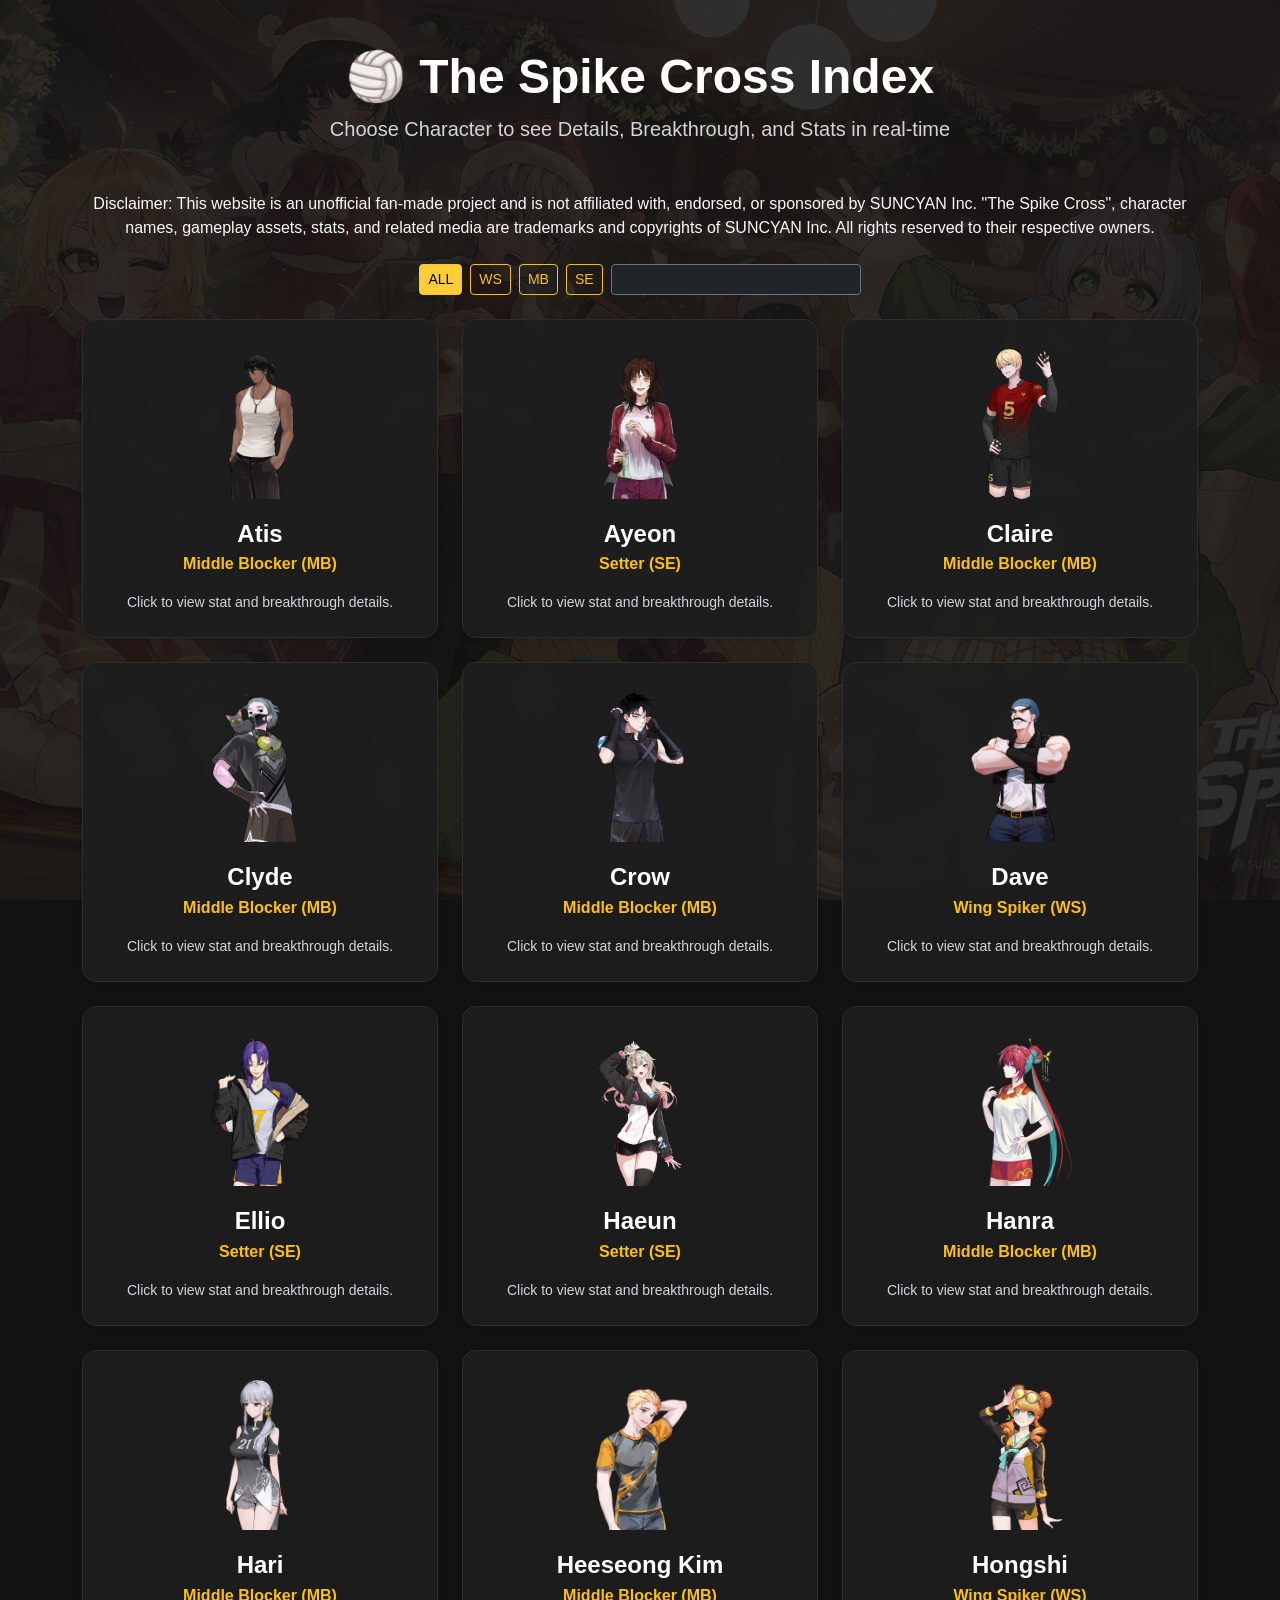
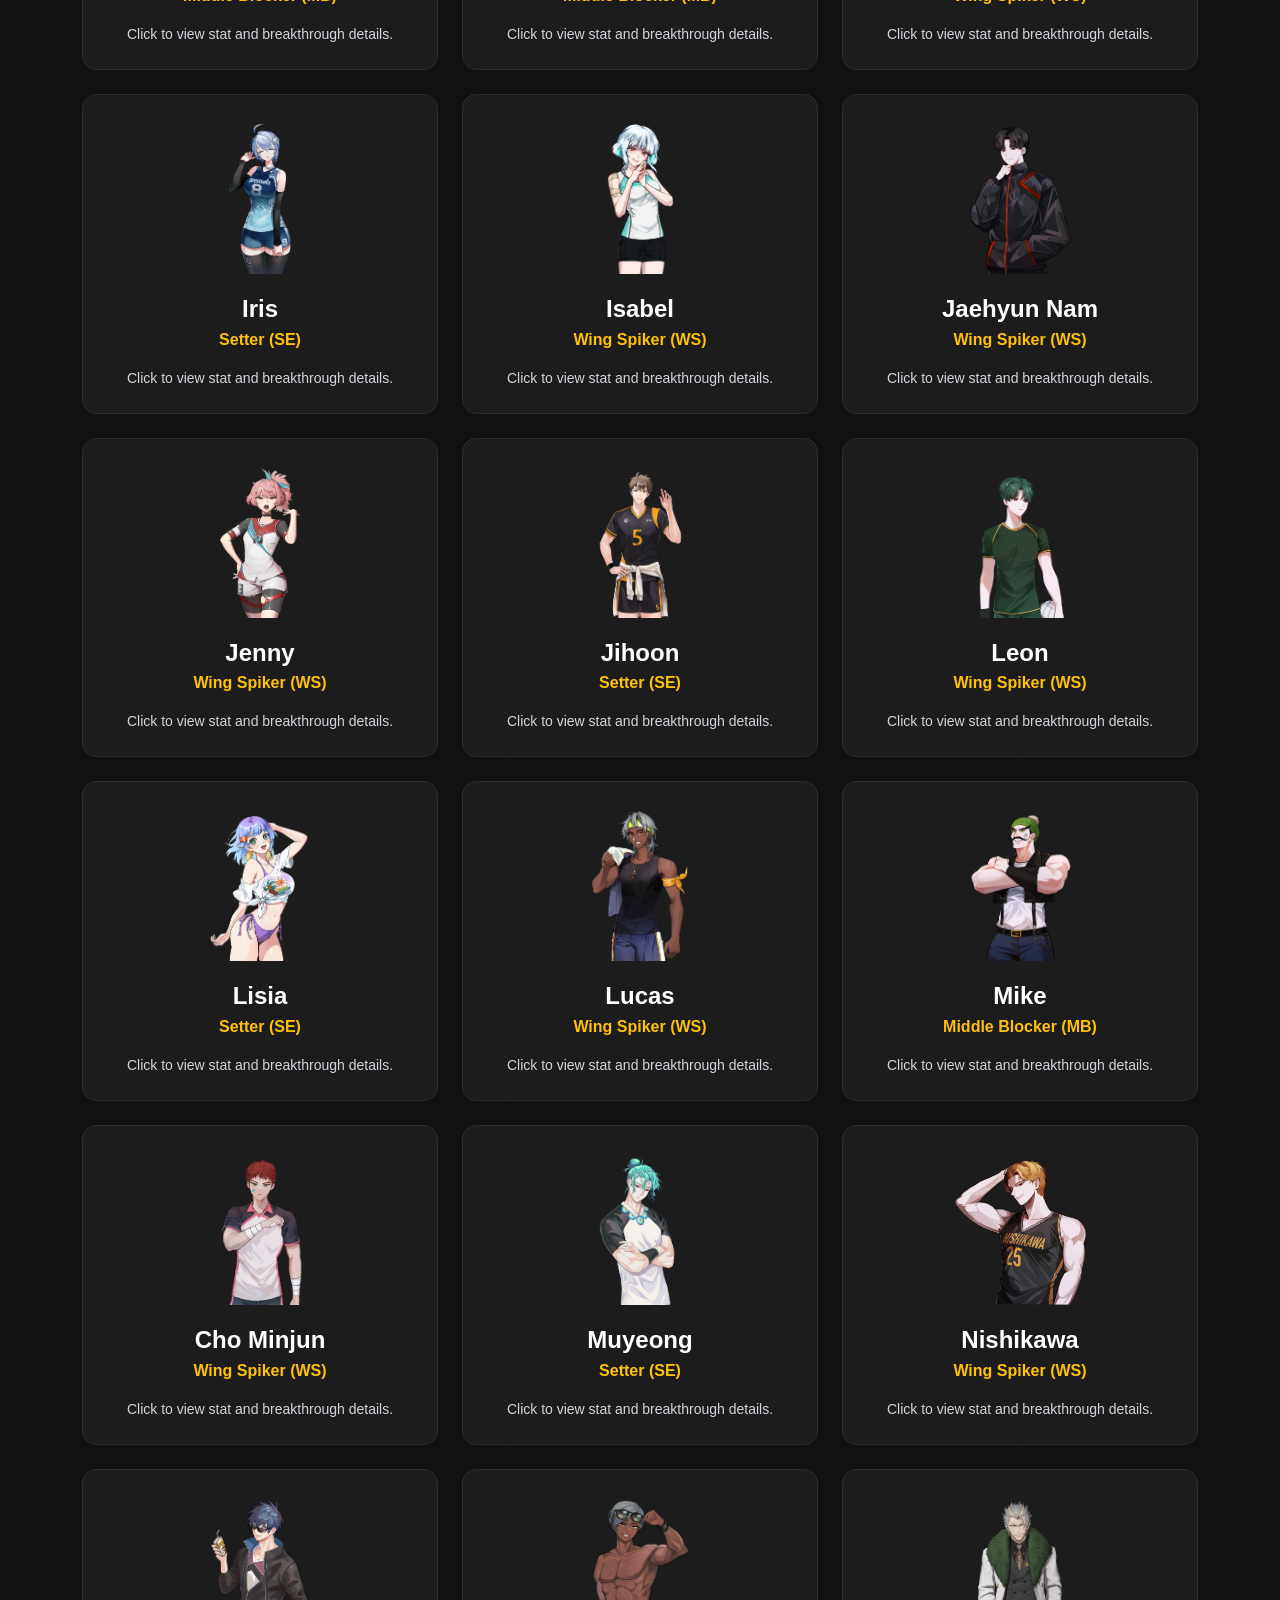
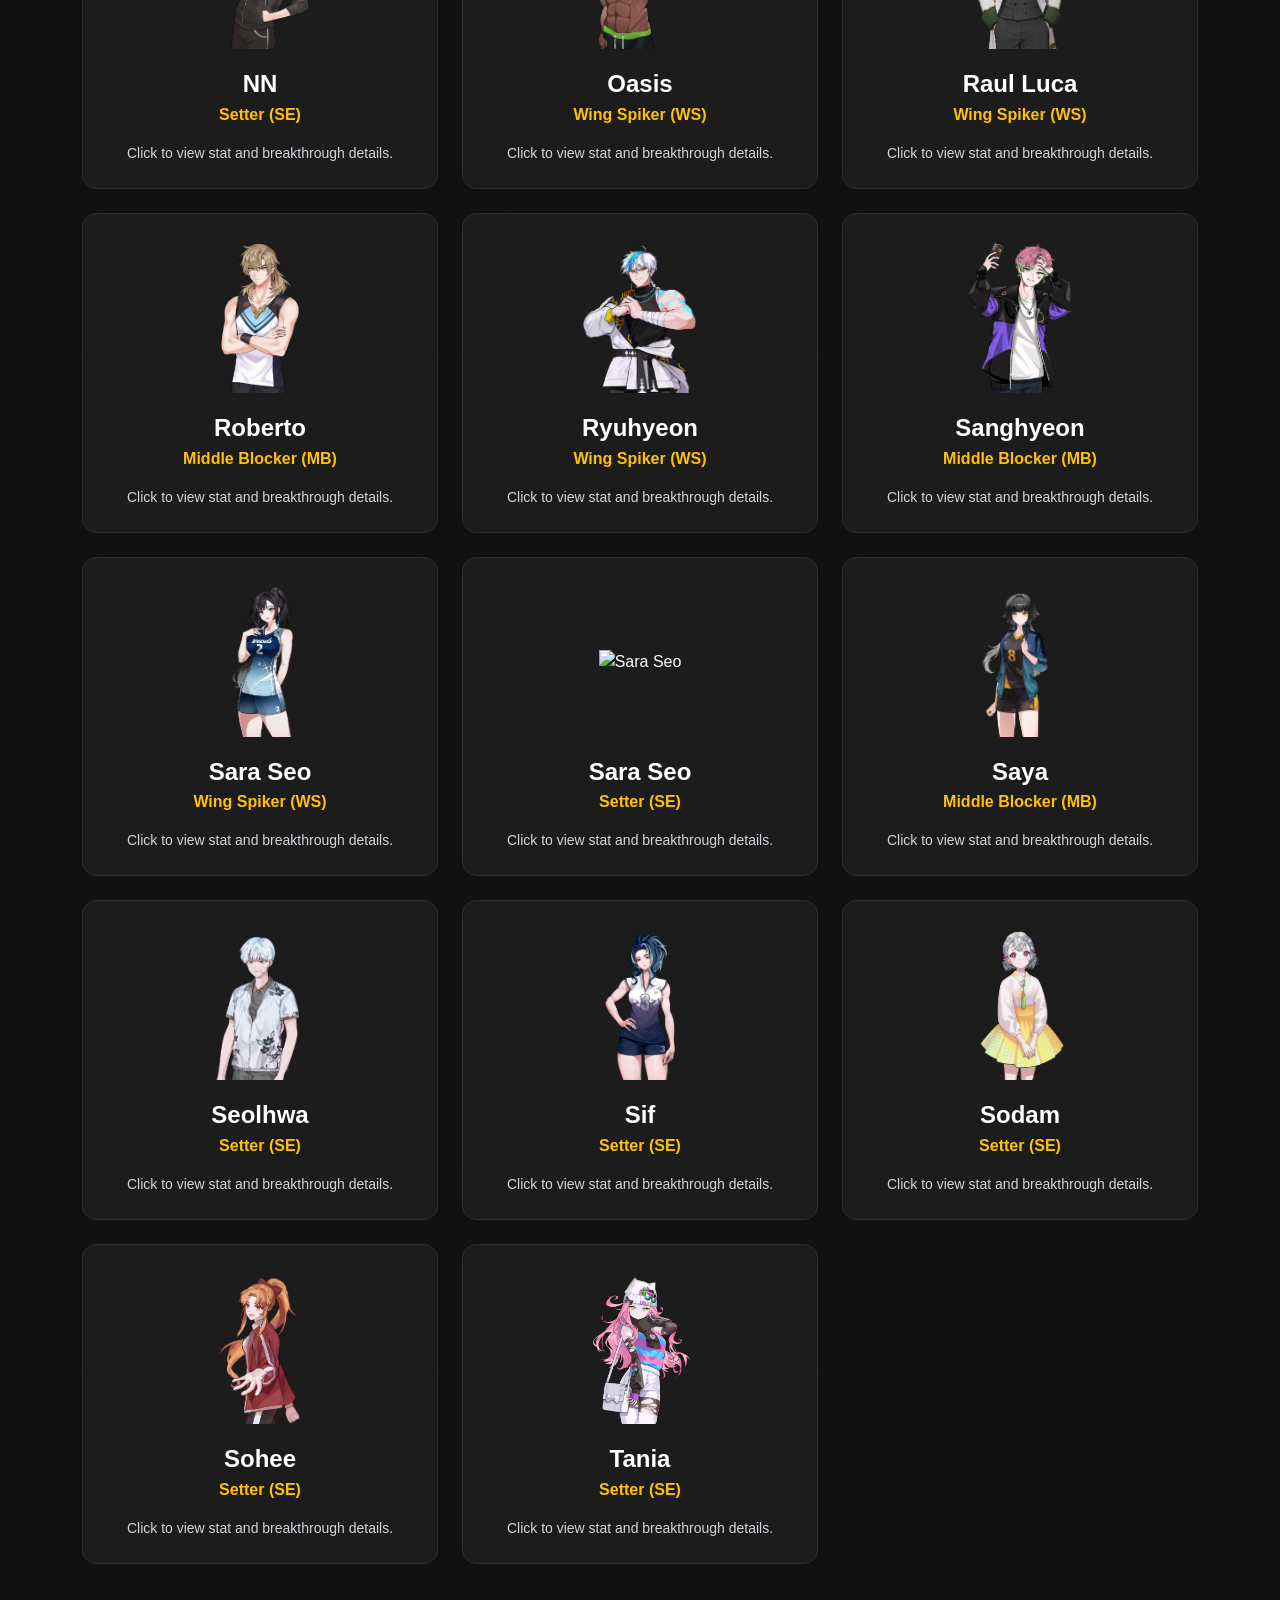
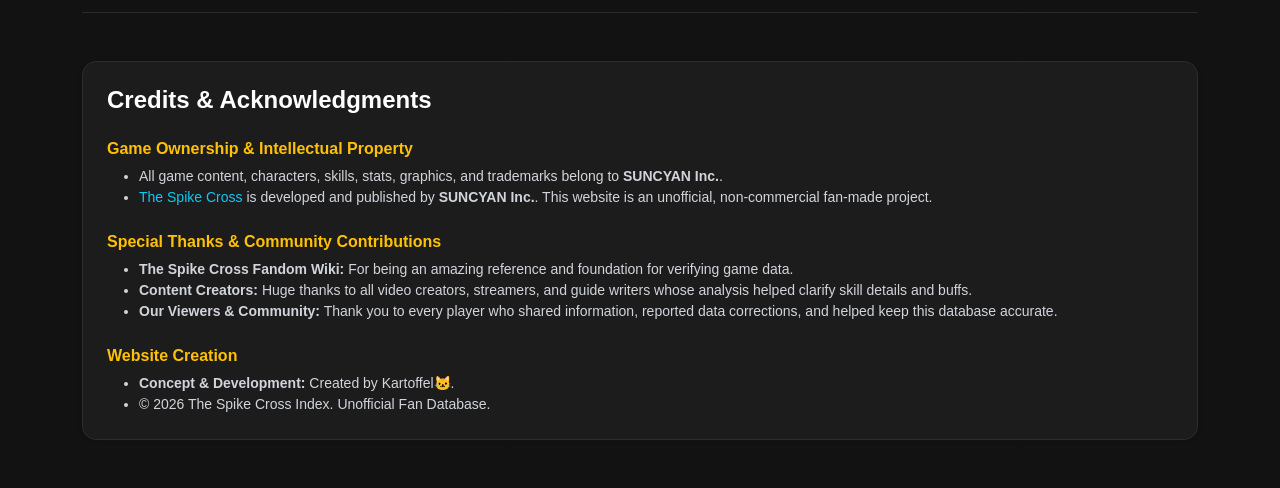
==== commit 067aa48f: "11" ====
--- a/index.html
+++ b/index.html
@@ -7,15 +7,15 @@
     <meta name="viewport" content="width=device-width, initial-scale=1.0">
 
 
-<title>The Spike: Cross - Character Database</title>
-
-<link rel="icon" type="image/webp" href="img/Site-logo.webp">
-
-<!-- Bootstrap 5 -->
-<link href="bootstrap-5.3.8-dist/css/bootstrap.min.css" rel="stylesheet">
-
-<!-- Custom CSS -->
-<link rel="stylesheet" href="style.css">
+    <title>The Spike: Cross - Character Database</title>
+
+    <link rel="icon" type="image/webp" href="img/Site-logo.webp">
+
+    <!-- Bootstrap 5 -->
+    <link href="bootstrap-5.3.8-dist/css/bootstrap.min.css" rel="stylesheet">
+
+    <!-- Custom CSS -->
+    <link rel="stylesheet" href="style.css">
 
 
 </head>
@@ -23,673 +23,626 @@
 <body>
 
 
-<div class="container py-5">
-
-    <!-- ==================== LIST KARAKTER ==================== -->
-    <div id="listView" class="view-section active">
-
-        <div class="text-center mb-5">
-            <h1 class="fw-bold text-white display-5">
-                🏐 The Spike Cross Index
-            </h1>
-
-            <p class="text-light-custom fs-5">
-                Choose Character to see Details, Breakthrough, and Stats in real-time
-            </p>
+    <div class="container py-5">
+
+        <!-- ==================== LIST KARAKTER ==================== -->
+        <div id="listView" class="view-section active">
+
+            <div class="text-center mb-5">
+                <h1 class="fw-bold text-white display-5">
+                    🏐 The Spike Cross Index
+                </h1>
+
+                <p class="text-light-custom fs-5">
+                    Choose Character to see Details, Breakthrough, and Stats in real-time
+                </p>
+            </div>
+
+            <!-- DISCLAIMER -->
+            <div class="mb-4">
+                <p class="fs-6 text-sm-center">
+                    Disclaimer: This website is an unofficial fan-made project and is not affiliated with,
+                    endorsed, or sponsored by SUNCYAN Inc. "The Spike Cross", character names, gameplay assets,
+                    stats, and related media are trademarks and copyrights of SUNCYAN Inc.
+                    All rights reserved to their respective owners.
+                </p>
+            </div>
+
+            <!-- FILTER & SEARCH -->
+            <div class="d-flex flex-wrap justify-content-center gap-2 mb-4">
+
+                <button class="btn btn-warning btn-sm active" onclick="filterCharacters('ALL', this)">
+                    ALL
+                </button>
+
+                <button class="btn btn-outline-warning btn-sm" onclick="filterCharacters('WS', this)">
+                    WS
+                </button>
+
+                <button class="btn btn-outline-warning btn-sm" onclick="filterCharacters('MB', this)">
+                    MB
+                </button>
+
+                <button class="btn btn-outline-warning btn-sm" onclick="filterCharacters('SE', this)">
+                    SE
+                </button>
+
+                <!-- SEARCH -->
+                <div class="input-group input-group-sm search-box">
+                    <input type="text" id="characterSearchInput"
+                        class="form-control bg-dark text-light border-secondary" placeholder="Cari karakter..."
+                        oninput="searchCharacters()">
+                </div>
+
+            </div>
+
+            <!-- CHARACTER GRID -->
+            <div class="row g-4" id="characterGrid">
+                <!-- Character otomatis dimuat dari script.js -->
+            </div>
+
+            <!-- ==================== CREDITS ==================== -->
+            <hr class="border-secondary my-5">
+
+            <div id="creditsSection">
+
+                <div class="card card-custom p-4 shadow-sm text-light-custom">
+
+                    <h4 class="text-white fw-bold mb-3">
+                        Credits & Acknowledgments
+                    </h4>
+
+                    <h6 class="text-warning fw-semibold mt-2">
+                        Game Ownership & Intellectual Property
+                    </h6>
+
+                    <ul class="small mb-3">
+                        <li>
+                            All game content, characters, skills, stats, graphics,
+                            and trademarks belong to <strong>SUNCYAN Inc.</strong>.
+                        </li>
+
+                        <li>
+                            <a href="https://store.steampowered.com/app/3983810/The_Spike_Cross/" target="_blank"
+                                rel="noopener noreferrer" class="text-info text-decoration-none">
+                                The Spike Cross
+                            </a>
+                            is developed and published by <strong>SUNCYAN Inc.</strong>.
+                            This website is an unofficial, non-commercial fan-made project.
+                        </li>
+                    </ul>
+
+                    <h6 class="text-warning fw-semibold mt-2">
+                        Special Thanks & Community Contributions
+                    </h6>
+
+                    <ul class="small mb-3">
+                        <li>
+                            <strong>The Spike Cross Fandom Wiki:</strong>
+                            For being an amazing reference and foundation for verifying game data.
+                        </li>
+
+                        <li>
+                            <strong>Content Creators:</strong>
+                            Huge thanks to all video creators, streamers, and guide writers
+                            whose analysis helped clarify skill details and buffs.
+                        </li>
+
+                        <li>
+                            <strong>Our Viewers & Community:</strong>
+                            Thank you to every player who shared information,
+                            reported data corrections, and helped keep this database accurate.
+                        </li>
+                    </ul>
+
+                    <h6 class="text-warning fw-semibold mt-2">
+                        Website Creation
+                    </h6>
+
+                    <ul class="small mb-0">
+                        <li>
+                            <strong>Concept & Development:</strong>
+                            Created by Kartoffel🐱.
+                        </li>
+
+                        <li>
+                            &copy; 2026 The Spike Cross Index.
+                            Unofficial Fan Database.
+                        </li>
+                    </ul>
+
+                </div>
+
+            </div>
+
         </div>
 
-        <!-- DISCLAIMER -->
-        <div class="mb-4">
-            <p class="fs-6 text-sm-center">
-                Disclaimer: This website is an unofficial fan-made project and is not affiliated with,
-                endorsed, or sponsored by SUNCYAN Inc. "The Spike Cross", character names, gameplay assets,
-                stats, and related media are trademarks and copyrights of SUNCYAN Inc.
-                All rights reserved to their respective owners.
-            </p>
+
+        <!-- ==================== DETAIL KARAKTER ==================== -->
+        <div id="detailView" class="view-section" style="display: none;">
+
+            <!-- BACK BUTTON -->
+            <!-- HEADER NAVIGATION (BACK & PREV/NEXT) -->
+            <div class="d-flex justify-content-between align-items-center mb-4">
+                <button class="btn btn-outline-warning fw-bold px-4 py-2" onclick="goBack()">
+                    ← Back
+                </button>
+
+                <div class="d-flex gap-2">
+                    <button id="btnPrevChar" class="btn btn-outline-warning fw-bold px-3 py-2"
+                        onclick="navigateCharacter(-1)">
+                        ❮ Prev
+                    </button>
+                    <button id="btnNextChar" class="btn btn-warning fw-bold px-3 py-2" onclick="navigateCharacter(1)">
+                        Next ❯
+                    </button>
+                </div>
+            </div>
+
+            <div class="row g-4 mb-4">
+
+                <!-- ==================== PROFILE ==================== -->
+                <div class="col-lg-4">
+
+                    <div class="card card-custom p-4 text-center h-100 shadow-sm">
+
+                        <div class="avatar-container mx-auto mb-3">
+
+                            <img id="detailImg" src="" class="rounded-circle border border-3 border-warning" width="130"
+                                height="130" style="object-fit: cover;" alt="Character Avatar">
+
+                        </div>
+
+
+                        <h3 id="detailName" class="text-white mb-1 fw-bold">
+                            Nama Karakter
+                        </h3>
+
+
+                        <p id="detailPosition" class="text-warning fw-semibold mb-3">
+                            Position
+                        </p>
+
+
+                        <!-- BREAKTHROUGH -->
+                        <div class="bg-card-inner p-3 rounded border border-secondary mb-3">
+
+                            <label
+                                class="form-label text-light-custom small mb-2 fw-semibold text-uppercase tracking-wider">
+                                Breakthrough Level
+                            </label>
+
+
+                            <div class="d-flex justify-content-center align-items-center gap-3">
+
+                                <button class="btn btn-sm btn-warning fw-bold px-3 py-1 shadow"
+                                    onclick="changeBreakthrough(-1)">
+                                    -
+                                </button>
+
+
+                                <span id="btDisplay" class="badge badge-bt fs-5 py-2 px-3">
+                                    +0
+                                </span>
+
+
+                                <button class="btn btn-sm btn-warning fw-bold px-3 py-1 shadow"
+                                    onclick="changeBreakthrough(1)">
+                                    +
+                                </button>
+
+                            </div>
+
+                        </div>
+
+
+                        <!-- SPECIAL SLIDER 1 -->
+                        <div id="daveSliderContainer" style="display: none;" class="mb-3">
+
+                            <input type="range" id="daveRange" min="0" max="7" step="1" value="0"
+                                class="form-range custom-green-range" oninput="handleSliderChange(this.value)">
+
+                            <p class="text-white mt-1 small">
+                                <span id="sliderLabelText">
+                                    Fall Power
+                                </span>:
+                                <span id="pushupVal">
+                                    0
+                                </span>
+                            </p>
+
+                        </div>
+
+
+                        <!-- SPECIAL SLIDER 2 -->
+                        <div id="sliderContainer2" style="display: none;" class="mb-3">
+
+                            <input type="range" id="daveRange2" min="0" max="12" step="1" value="0"
+                                class="form-range custom-green-range" oninput="handleSliderChange2(this.value)">
+
+                            <p class="text-white mt-1 small">
+
+                                <span id="sliderLabelText2">
+                                    Flare Debuff
+                                </span>:
+
+                                <span id="pushupVal2">
+                                    0
+                                </span>
+
+                            </p>
+
+                        </div>
+
+
+                        <!-- DESCRIPTION -->
+                        <p id="detailDesc" class="small text-light-custom mb-0 lh-base">
+                        </p>
+
+                    </div>
+
+                </div>
+
+
+                <!-- ==================== STAT ==================== -->
+                <div class="col-lg-8">
+
+                    <div class="card card-custom p-4 h-100 shadow-sm">
+
+
+                        <!-- MANUAL STAT -->
+                        <div class="d-flex justify-content-between align-items-center mb-3 border-bottom pb-2">
+
+                            <div>
+
+                                <h4 class="text-white mb-0 fw-bold">
+                                    ⚙️ Manual Stat Allocation
+                                </h4>
+
+                                <p class="text-success-custom small mb-0">
+                                    Customize the distribution of your character's bonus points here.
+                                </p>
+
+                            </div>
+
+
+                            <span class="badge bg-dark border border-warning text-warning px-3 py-2">
+                                Remaining:
+                                <span id="remainingPoints" class="fw-bold">
+                                </span>
+                            </span>
+
+                        </div>
+
+
+                        <!-- STAT TABLE -->
+                        <div class="table-responsive mb-4">
+
+                            <table class="table table-custom align-middle text-center">
+
+                                <thead>
+
+                                    <tr>
+                                        <th class="text-start">
+                                            Attribute Stat
+                                        </th>
+
+                                        <th>
+                                            Base Stat
+                                        </th>
+
+                                        <th>
+                                            Bonus
+                                        </th>
+
+                                        <th>
+                                            Total Stat
+                                        </th>
+
+                                        <th>
+                                            Action (+/- 5)
+                                        </th>
+                                    </tr>
+
+                                </thead>
+
+
+                                <tbody id="statTableBody">
+                                    <!-- Generated by JavaScript -->
+                                </tbody>
+
+                            </table>
+
+                        </div>
+
+
+                        <!-- SEPARATOR -->
+                        <hr class="border-warning opacity-75 my-4">
+
+
+                        <!-- RECOMMENDED STAT -->
+                        <div class="mb-3">
+
+                            <h4 class="text-white mb-0 fw-bold">
+                                ⭐ Recommended / Max Stat
+                            </h4>
+
+                            <p class="text-light-custom small mb-0">
+                                Recommended stat allocation based on character potential.
+                            </p>
+
+                        </div>
+
+
+                        <div class="table-responsive">
+
+                            <table class="table table-custom align-middle text-center">
+
+                                <thead>
+
+                                    <tr>
+
+                                        <th class="text-start">
+                                            Attribute Stat
+                                        </th>
+
+                                        <th>
+                                            Base
+                                        </th>
+
+                                        <th>
+                                            Breakthrough
+                                        </th>
+
+                                        <th>
+                                            Total
+                                        </th>
+
+                                    </tr>
+
+                                </thead>
+
+
+                                <tbody id="recommendedTableBody">
+                                    <!-- Generated by JavaScript -->
+                                </tbody>
+
+                            </table>
+
+                        </div>
+
+
+                    </div>
+
+                </div>
+
+            </div>
+
+
+            <!-- ==================== SKILLS ==================== -->
+            <div class="row g-4">
+
+                <div class="col-lg-6">
+
+                    <div class="card card-custom p-4 h-100 shadow-sm">
+
+                        <h4 class="text-white fw-bold mb-3">
+                            ⚡ Skills
+                        </h4>
+
+                        <div id="skillBuffList">
+                            <!-- Generated by JavaScript -->
+                        </div>
+
+                    </div>
+
+                </div>
+
+
+                <!-- SYNERGY -->
+                <div class="col-lg-6">
+
+                    <div class="card card-custom p-4 h-100 shadow-sm">
+
+                        <h4 class="text-white fw-bold mb-3">
+                            🤝 Synergy
+                        </h4>
+
+                        <div id="synergyBuffList">
+                            <!-- Generated by JavaScript -->
+                        </div>
+
+                    </div>
+
+                </div>
+
+            </div>
+
+
+            <!-- OVERALL SECTION -->
+            <div class="row mt-4">
+
+                <!-- Card 1: Conditions & Buffs -->
+                <div class="col-12 mb-4">
+                    <div class="card card-custom p-4 shadow-sm"> <!-- Class h-100 dihapus -->
+                        <h5 class="text-white mb-3 fw-bold">Conditions & Buffs</h5>
+
+                        <div class="bg-card-inner p-3 rounded border border-secondary mb-3">
+                            <p class="mb-2 text-light-custom small fw-semibold">Condition</p>
+                            <div id="overallBuffContent"></div>
+                        </div>
+
+                        <div class="bg-card-inner p-3 rounded border border-secondary mb-3">
+                            <p class="mb-2 text-light-custom small fw-semibold">Active Team Buffs</p>
+                            <div id="teamBuffContainer" class="d-flex flex-column gap-2">
+
+                                <label class="text-white small cursor-pointer mb-0">
+                                    <input type="checkbox" class="buff-checkbox me-2" data-position="SE" data-atk="0"
+                                        data-def="0" data-spd="0" data-jmp="0" data-power-pct="20" data-spin="1.25"
+                                        onchange="handleBuffChange(this)">
+                                    Ahyeon (Chemical Reaction) <br>
+                                    <span class="text-info small">Power +20% and Spin +25% </span>
+                                </label>
+
+                                <!-- Claire -->
+                                <label class="text-white small cursor-pointer mb-0 d-block">
+                                    <input type="checkbox" class="buff-checkbox me-2" data-character="claire"
+                                        data-has-slider="true" data-slider-min="0" data-slider-max="100"
+                                        data-slider-default="100" data-slider-label="Overdrive Gauge"
+                                        data-slider-unit="%" onchange="handleUniversalBuffChange(this)">
+                                    Claire (Overdrive) <br>
+                                    <span class="buff-result-text text-info small">Atk +0 | Jmp +0 | Dur 0s</span>
+
+                                    <div class="buff-options-container bg-card-inner p-3 rounded border border-secondary mb-3 mt-2"
+                                        style="display: none;">
+                                        <div class="mb-2">
+                                            <label class="small text-muted mb-1 d-block">Breakthrough Level:</label>
+                                            <select
+                                                class="buff-bt-select form-select form-select-sm bg-dark text-white border-secondary"
+                                                onchange="handleUniversalBuffChange(this)">
+                                                <option value="0">BT 0</option>
+                                                <option value="1">BT 1</option>
+                                                <option value="2">BT 2</option>
+                                                <option value="3">BT 3</option>
+                                                <option value="4">BT 4</option>
+                                                <option value="5">BT 5</option>
+                                            </select>
+                                        </div>
+
+                                        <p class="text-white mt-2 small mb-1">
+                                            <span class="slider-label-text">Parameter</span>:
+                                            <span class="slider-val-text fw-bold text-warning">0</span><span
+                                                class="slider-unit-text"></span>
+                                        </p>
+                                        <input type="range" class="buff-range-input form-range custom-green-range"
+                                            oninput="handleUniversalBuffChange(this)">
+                                    </div>
+                                </label>
+
+                                <!-- Ellio -->
+                                <label class="text-white small cursor-pointer mb-0 d-block">
+                                    <input type="checkbox" class="buff-checkbox me-2" data-position="SE"
+                                        data-character="ellio" data-has-slider="true" data-slider-min="35"
+                                        data-slider-max="90" data-slider-default="35" data-dynamic-type="ellio_abys"
+                                        data-slider-label="Abys Toss Angle" data-slider-unit="°"
+                                        onchange="handleUniversalBuffChange(this)">
+                                    Ellio (Abys Toss) <br>
+                                    <span id="ellioBuffText" class="text-info small">Ball Power 0%</span>
+
+                                    <div id="universalBuffOptionsContainer"
+                                        class="bg-card-inner p-3 rounded border border-secondary mb-3"
+                                        style="display: none;">
+                                        <div class="mb-2">
+                                            <label class="small text-muted mb-1 d-block">Ellio Breakthrough
+                                                Level:</label>
+                                            <select id="ellioBuffBtSelect"
+                                                class="form-select form-select-sm bg-dark text-white border-secondary"
+                                                onchange="updateDetailView()">
+                                                <option value="0">BT 0 (Max 24%)</option>
+                                                <option value="1">BT 1 (Max 25.2%)</option>
+                                                <option value="2">BT 2 (Max 26.4%)</option>
+                                                <option value="3">BT 3 (Max 27.6%)</option>
+                                                <option value="4">BT 4 (Max 30%)</option>
+                                                <option value="5">BT 5 (Max 30%)</option>
+                                            </select>
+                                        </div>
+
+                                        <p class="text-white mt-2 small mb-1">
+                                            <span id="dynamicSliderTitle">Parameter</span>:
+                                            <span id="dynamicSliderVal" class="fw-bold text-warning">0</span><span
+                                                id="dynamicSliderUnit"></span>
+                                        </p>
+                                        <input type="range" id="universalDynamicRange" min="0" max="100" value="0"
+                                            class="form-range custom-green-range"
+                                            oninput="updateUniversalSlider(this.value)">
+                                    </div>
+                                </label>
+
+                                <label class="text-white small cursor-pointer mb-0">
+                                    <input type="checkbox" class="buff-checkbox me-2" data-position="MB" data-atk="90"
+                                        data-def="100" data-spd="35" data-jmp="9" data-power-pct="0" data-spin="1.0"
+                                        onchange="handleBuffChange(this)">
+                                    Sanghyeon (Highlight) <br>
+                                    <span class="text-info small">Attack +90, Defence +100, Speed +35, Jump +9</span>
+                                </label>
+
+                                <label class="text-white small cursor-pointer mb-0">
+                                    <input type="checkbox" class="buff-checkbox me-2" data-position="SE" data-atk="0"
+                                        data-def="0" data-spd="0" data-jmp="0" data-power-pct="15" data-spin="0"
+                                        onchange="handleBuffChange(this)">
+                                    [SE]Sara (Critical Toss) <br>
+                                    <span class="text-info small">Power +15%</span>
+                                </label>
+
+                                <label class="text-white small cursor-pointer mb-0">
+                                    <input type="checkbox" class="buff-checkbox me-2" data-position="SE" data-atk="0"
+                                        data-def="0" data-spd="0" data-jmp="0" data-power-pct="35" data-spin="2.5"
+                                        onchange="handleBuffChange(this)">
+                                    Zero (Spotlight Toss) <br>
+                                    <span class="text-info small">Power +35%, Spin Rate 2.5</span>
+                                </label>
+
+                            </div>
+                        </div>
+
+                        <div id="ballMultiplierInfo"
+                            class="bg-card-inner p-3 rounded border border-secondary text-light small"
+                            style="display: none;">
+                            <div class="fw-bold text-warning mb-1">Ball Trajectory Effect:</div>
+                            <div>Power Multiplier: <span id="valBallPower" class="text-success-custom">+0%</span></div>
+                            <div>Spin Rate: <span id="valBallSpin" class="text-info fw-bold">1.0 (Standard)</span></div>
+                        </div>
+
+                    </div>
+                </div>
+
+                <!-- Card 2: Guides -->
+                <div class="col-12">
+                    <div class="guild-card card-custom p-4 shadow-sm"> <!-- Class h-100 dihapus -->
+                        <h5 class="text-white mb-3 fw-bold">Guides 📚</h5>
+
+                        <div class="bg-card-inner p-3 rounded border border-secondary">
+                            <p class="mb-2 text-light-custom small fw-semibold"></p>
+                            <div id="guideVideoContainer"></div>
+                        </div>
+
+
+                    </div>
+                </div>
+
+                <!-- Card 3: Skins & Official Gallery -->
+                <div class="col-12 mt-4">
+                    <div class="guild-card card-custom p-4 shadow-sm">
+                        <h5 class="text-white mb-3 fw-bold">Skins & Gallery 🎨</h5>
+
+                        <!-- Sub-section 1: Skins -->
+                        <div class="bg-card-inner p-3 rounded border border-secondary mb-3">
+                            <p class="mb-2 text-light-custom small fw-semibold">Character Skins</p>
+                            <div id="skinsContainer" class="row g-3"></div>
+                        </div>
+
+                        <!-- Sub-section 2: Gallery / Official Art -->
+                        <div class="bg-card-inner p-3 rounded border border-secondary">
+                            <p class="mb-2 text-light-custom small fw-semibold">Official Illustration</p>
+                            <div id="galleryContainer" class="row g-3"></div>
+                        </div>
+                    </div>
+                </div>
+
+            </div>
+
         </div>
 
-        <!-- FILTER & SEARCH -->
-        <div class="d-flex flex-wrap justify-content-center gap-2 mb-4">
-
-            <button class="btn btn-warning btn-sm active"
-                onclick="filterCharacters('ALL', this)">
-                ALL
-            </button>
-
-            <button class="btn btn-outline-warning btn-sm"
-                onclick="filterCharacters('WS', this)">
-                WS
-            </button>
-
-            <button class="btn btn-outline-warning btn-sm"
-                onclick="filterCharacters('MB', this)">
-                MB
-            </button>
-
-            <button class="btn btn-outline-warning btn-sm"
-                onclick="filterCharacters('SE', this)">
-                SE
-            </button>
-
-            <!-- SEARCH -->
-            <div class="input-group input-group-sm search-box">
-                <input
-                    type="text"
-                    id="characterSearchInput"
-                    class="form-control bg-dark text-light border-secondary"
-                    placeholder="Cari karakter..."
-                    oninput="searchCharacters()"
-                >
-            </div>
-
-        </div>
-
-        <!-- CHARACTER GRID -->
-        <div class="row g-4" id="characterGrid">
-            <!-- Character otomatis dimuat dari script.js -->
-        </div>
-
-        <!-- ==================== CREDITS ==================== -->
-        <hr class="border-secondary my-5">
-
-        <div id="creditsSection">
-
-            <div class="card card-custom p-4 shadow-sm text-light-custom">
-
-                <h4 class="text-white fw-bold mb-3">
-                    Credits & Acknowledgments
-                </h4>
-
-                <h6 class="text-warning fw-semibold mt-2">
-                    Game Ownership & Intellectual Property
-                </h6>
-
-                <ul class="small mb-3">
-                    <li>
-                        All game content, characters, skills, stats, graphics,
-                        and trademarks belong to <strong>SUNCYAN Inc.</strong>.
-                    </li>
-
-                    <li>
-                        <a
-                            href="https://store.steampowered.com/app/3983810/The_Spike_Cross/"
-                            target="_blank"
-                            rel="noopener noreferrer"
-                            class="text-info text-decoration-none"
-                        >
-                            The Spike Cross
-                        </a>
-                        is developed and published by <strong>SUNCYAN Inc.</strong>.
-                        This website is an unofficial, non-commercial fan-made project.
-                    </li>
-                </ul>
-
-                <h6 class="text-warning fw-semibold mt-2">
-                    Special Thanks & Community Contributions
-                </h6>
-
-                <ul class="small mb-3">
-                    <li>
-                        <strong>The Spike Cross Fandom Wiki:</strong>
-                        For being an amazing reference and foundation for verifying game data.
-                    </li>
-
-                    <li>
-                        <strong>Content Creators:</strong>
-                        Huge thanks to all video creators, streamers, and guide writers
-                        whose analysis helped clarify skill details and buffs.
-                    </li>
-
-                    <li>
-                        <strong>Our Viewers & Community:</strong>
-                        Thank you to every player who shared information,
-                        reported data corrections, and helped keep this database accurate.
-                    </li>
-                </ul>
-
-                <h6 class="text-warning fw-semibold mt-2">
-                    Website Creation
-                </h6>
-
-                <ul class="small mb-0">
-                    <li>
-                        <strong>Concept & Development:</strong>
-                        Created by Kartoffel🐱.
-                    </li>
-
-                    <li>
-                        &copy; 2026 The Spike Cross Index.
-                        Unofficial Fan Database.
-                    </li>
-                </ul>
-
-            </div>
-
-        </div>
-
     </div>
 
 
-    <!-- ==================== DETAIL KARAKTER ==================== -->
-    <div id="detailView" class="view-section" style="display: none;">
-
-        <!-- BACK BUTTON -->
-        <button
-            class="btn btn-outline-warning mb-4 fw-bold px-4 py-2"
-            onclick="goBack()"
-        >
-            ← Back
-        </button>
-
-
-        <div class="row g-4 mb-4">
-
-            <!-- ==================== PROFILE ==================== -->
-            <div class="col-lg-4">
-
-                <div class="card card-custom p-4 text-center h-100 shadow-sm">
-
-                    <div class="avatar-container mx-auto mb-3">
-
-                        <img
-                            id="detailImg"
-                            src=""
-                            class="rounded-circle border border-3 border-warning"
-                            width="130"
-                            height="130"
-                            style="object-fit: cover;"
-                            alt="Character Avatar"
-                        >
-
-                    </div>
-
-
-                    <h3
-                        id="detailName"
-                        class="text-white mb-1 fw-bold"
-                    >
-                        Nama Karakter
-                    </h3>
-
-
-                    <p
-                        id="detailPosition"
-                        class="text-warning fw-semibold mb-3"
-                    >
-                        Position
-                    </p>
-
-
-                    <!-- BREAKTHROUGH -->
-                    <div
-                        class="bg-card-inner p-3 rounded border border-secondary mb-3"
-                    >
-
-                        <label
-                            class="form-label text-light-custom small mb-2 fw-semibold text-uppercase tracking-wider"
-                        >
-                            Breakthrough Level
-                        </label>
-
-
-                        <div
-                            class="d-flex justify-content-center align-items-center gap-3"
-                        >
-
-                            <button
-                                class="btn btn-sm btn-warning fw-bold px-3 py-1 shadow"
-                                onclick="changeBreakthrough(-1)"
-                            >
-                                -
-                            </button>
-
-
-                            <span
-                                id="btDisplay"
-                                class="badge badge-bt fs-5 py-2 px-3"
-                            >
-                                +0
-                            </span>
-
-
-                            <button
-                                class="btn btn-sm btn-warning fw-bold px-3 py-1 shadow"
-                                onclick="changeBreakthrough(1)"
-                            >
-                                +
-                            </button>
-
-                        </div>
-
-                    </div>
-
-
-                    <!-- SPECIAL SLIDER 1 -->
-                    <div
-                        id="daveSliderContainer"
-                        style="display: none;"
-                        class="mb-3"
-                    >
-
-                        <input
-                            type="range"
-                            id="daveRange"
-                            min="0"
-                            max="7"
-                            step="1"
-                            value="0"
-                            class="form-range custom-green-range"
-                            oninput="handleSliderChange(this.value)"
-                        >
-
-                        <p class="text-white mt-1 small">
-                            <span id="sliderLabelText">
-                                Fall Power
-                            </span>:
-                            <span id="pushupVal">
-                                0
-                            </span>
-                        </p>
-
-                    </div>
-
-
-                    <!-- SPECIAL SLIDER 2 -->
-                    <div
-                        id="sliderContainer2"
-                        style="display: none;"
-                        class="mb-3"
-                    >
-
-                        <input
-                            type="range"
-                            id="daveRange2"
-                            min="0"
-                            max="12"
-                            step="1"
-                            value="0"
-                            class="form-range custom-green-range"
-                            oninput="handleSliderChange2(this.value)"
-                        >
-
-                        <p class="text-white mt-1 small">
-
-                            <span id="sliderLabelText2">
-                                Flare Debuff
-                            </span>:
-
-                            <span id="pushupVal2">
-                                0
-                            </span>
-
-                        </p>
-
-                    </div>
-
-
-                    <!-- DESCRIPTION -->
-                    <p
-                        id="detailDesc"
-                        class="small text-light-custom mb-0 lh-base"
-                    >
-                    </p>
-
-                </div>
-
-            </div>
-
-
-            <!-- ==================== STAT ==================== -->
-            <div class="col-lg-8">
-
-                <div class="card card-custom p-4 h-100 shadow-sm">
-
-
-                    <!-- MANUAL STAT -->
-                    <div
-                        class="d-flex justify-content-between align-items-center mb-3 border-bottom pb-2"
-                    >
-
-                        <div>
-
-                            <h4 class="text-white mb-0 fw-bold">
-                                ⚙️ Manual Stat Allocation
-                            </h4>
-
-                            <p class="text-success-custom small mb-0">
-                                Customize the distribution of your character's bonus points here.
-                            </p>
-
-                        </div>
-
-
-                        <span
-                            class="badge bg-dark border border-warning text-warning px-3 py-2"
-                        >
-                            Remaining:
-                            <span
-                                id="remainingPoints"
-                                class="fw-bold"
-                            >
-                            </span>
-                        </span>
-
-                    </div>
-
-
-                    <!-- STAT TABLE -->
-                    <div class="table-responsive mb-4">
-
-                        <table
-                            class="table table-custom align-middle text-center"
-                        >
-
-                            <thead>
-
-                                <tr>
-                                    <th class="text-start">
-                                        Attribute Stat
-                                    </th>
-
-                                    <th>
-                                        Base Stat
-                                    </th>
-
-                                    <th>
-                                        Bonus
-                                    </th>
-
-                                    <th>
-                                        Total Stat
-                                    </th>
-
-                                    <th>
-                                        Action (+/- 5)
-                                    </th>
-                                </tr>
-
-                            </thead>
-
-
-                            <tbody id="statTableBody">
-                                <!-- Generated by JavaScript -->
-                            </tbody>
-
-                        </table>
-
-                    </div>
-
-
-                    <!-- SEPARATOR -->
-                    <hr
-                        class="border-warning opacity-75 my-4"
-                    >
-
-
-                    <!-- RECOMMENDED STAT -->
-                    <div class="mb-3">
-
-                        <h4 class="text-white mb-0 fw-bold">
-                            ⭐ Recommended / Max Stat
-                        </h4>
-
-                        <p class="text-light-custom small mb-0">
-                            Recommended stat allocation based on character potential.
-                        </p>
-
-                    </div>
-
-
-                    <div class="table-responsive">
-
-                        <table
-                            class="table table-custom align-middle text-center"
-                        >
-
-                            <thead>
-
-                                <tr>
-
-                                    <th class="text-start">
-                                        Attribute Stat
-                                    </th>
-
-                                    <th>
-                                        Base
-                                    </th>
-
-                                    <th>
-                                        Breakthrough
-                                    </th>
-
-                                    <th>
-                                        Total
-                                    </th>
-
-                                </tr>
-
-                            </thead>
-
-
-                            <tbody id="recommendedTableBody">
-                                <!-- Generated by JavaScript -->
-                            </tbody>
-
-                        </table>
-
-                    </div>
-
-
-                </div>
-
-            </div>
-
-        </div>
-
-
-        <!-- ==================== SKILLS ==================== -->
-        <div class="row g-4">
-
-            <div class="col-lg-6">
-
-                <div class="card card-custom p-4 h-100 shadow-sm">
-
-                    <h4 class="text-white fw-bold mb-3">
-                        ⚡ Skills
-                    </h4>
-
-                    <div id="skillBuffList">
-                        <!-- Generated by JavaScript -->
-                    </div>
-
-                </div>
-
-            </div>
-
-
-            <!-- SYNERGY -->
-            <div class="col-lg-6">
-
-                <div class="card card-custom p-4 h-100 shadow-sm">
-
-                    <h4 class="text-white fw-bold mb-3">
-                        🤝 Synergy
-                    </h4>
-
-                    <div id="synergyBuffList">
-                        <!-- Generated by JavaScript -->
-                    </div>
-
-                </div>
-
-            </div>
-
-        </div>
-
-
-        <!-- OVERALL -->
-        <div class="row mt-4">
-
-            <div class="col-12">
-
-                <div class="card card-custom p-4 h-100 shadow-sm">
-                    <h5 class="text-white mb-3 fw-bold">Conditions & Buffs</h5>
-                        
-                    <div class="bg-card-inner p-3 rounded border border-secondary mb-3">
-                        <p class="mb-2 text-light-custom small fw-semibold">Condition</p>
-                        <div id="overallBuffContent"></div>
-                    </div>
-
-                    <div class="bg-card-inner p-3 rounded border border-secondary mb-3">
-                        <p class="mb-2 text-light-custom small fw-semibold">Active Team Buffs</p>
-                        <div id="teamBuffContainer" class="d-flex flex-column gap-2">
-
-                            <label class="text-white small cursor-pointer mb-0">
-                                <input type="checkbox" class="buff-checkbox me-2" 
-                                        data-position="SE" 
-                                        data-atk="0" data-def="0" data-spd="0" data-jmp="0" 
-                                        data-power-pct="20" data-spin="1.25" 
-                                        onchange="handleBuffChange(this)">
-                                Ahyeon (Chemical Reaction) <br>
-                                <span class="text-info small">Power +20% and Spin +25% </span>
-                            </label>
-
-                            <!-- Claire -->
-                            <label class="text-white small cursor-pointer mb-0 d-block">
-                                <input type="checkbox" class="buff-checkbox me-2" 
-                                    data-character="claire"
-                                    data-has-slider="true"
-                                    data-slider-min="0"
-                                    data-slider-max="100"
-                                    data-slider-default="100"
-                                    data-slider-label="Overdrive Gauge"
-                                    data-slider-unit="%"
-                                    onchange="handleUniversalBuffChange(this)">
-                                Claire (Overdrive) <br>
-                                <span class="buff-result-text text-info small">Atk +0 | Jmp +0 | Dur 0s</span>
-
-                                <!-- CONTAINER GENERIK (Gunakan CLASS, bukan ID) -->
-                                <div class="buff-options-container bg-card-inner p-3 rounded border border-secondary mb-3 mt-2" style="display: none;">
-                                    <div class="mb-2">
-                                        <label class="small text-muted mb-1 d-block">Breakthrough Level:</label>
-                                        <select class="buff-bt-select form-select form-select-sm bg-dark text-white border-secondary" onchange="handleUniversalBuffChange(this)">
-                                            <option value="0">BT 0</option>
-                                            <option value="1">BT 1</option>
-                                            <option value="2">BT 2</option>
-                                            <option value="3">BT 3</option>
-                                            <option value="4">BT 4</option>
-                                            <option value="5">BT 5</option>
-                                        </select>
-                                    </div>
-
-                                    <p class="text-white mt-2 small mb-1">
-                                        <span class="slider-label-text">Parameter</span>: 
-                                        <span class="slider-val-text fw-bold text-warning">0</span><span class="slider-unit-text"></span>
-                                    </p>
-                                    <input type="range" class="buff-range-input form-range custom-green-range" oninput="handleUniversalBuffChange(this)">
-                                </div>
-                            </label>
-
-                            <!-- Checkbox Ellio dengan Slider Universal & Pilihan BT -->
-                            <label class="text-white small cursor-pointer mb-0 d-block">
-                                <input type="checkbox" class="buff-checkbox me-2" 
-                                    data-position="SE" 
-                                    data-character="ellio"
-                                    data-has-slider="true"
-                                    data-slider-min="35"
-                                    data-slider-max="90"
-                                    data-slider-default="35"
-                                    data-dynamic-type="ellio_abys"
-                                    data-slider-label="Abys Toss Angle"
-                                    data-slider-unit="°"
-                                    onchange="handleUniversalBuffChange(this)">
-                                Ellio (Abys Toss) <br>
-                                <span id="ellioBuffText" class="text-info small">Ball Power 0%</span>
-
-                                <!-- CONTAINER UNIVERSAL (Berisi Dropdown BT Ellio + Slider Sudut) -->
-                                <div id="universalBuffOptionsContainer" class="bg-card-inner p-3 rounded border border-secondary mb-3" style="display: none;">
-        
-                                    <!-- Pilihan Breakthrough (BT) khusus Ellio Support -->
-                                    <div class="mb-2">
-                                        <label class="small text-muted mb-1 d-block">Ellio Breakthrough Level:</label>
-                                        <select id="ellioBuffBtSelect" class="form-select form-select-sm bg-dark text-white border-secondary" onchange="updateDetailView()">
-                                            <option value="0">BT 0 (Max 24%)</option>
-                                            <option value="1">BT 1 (Max 25.2%)</option>
-                                            <option value="2">BT 2 (Max 26.4%)</option>
-                                            <option value="3">BT 3 (Max 27.6%)</option>
-                                            <option value="4">BT 4 (Max 30%)</option>
-                                            <option value="5">BT 5 (Max 30%)</option>
-                                        </select>
-                                    </div>
-
-                                    <!-- Slider Universal untuk Sudut -->
-                                    <p class="text-white mt-2 small mb-1">
-                                        <span id="dynamicSliderTitle">Parameter</span>: 
-                                        <span id="dynamicSliderVal" class="fw-bold text-warning">0</span><span id="dynamicSliderUnit"></span>
-                                    </p>
-                                    <input type="range" id="universalDynamicRange" min="0" max="100" value="0" 
-                                        class="form-range custom-green-range" oninput="updateUniversalSlider(this.value)">
-                                </div>
-                            </label>
-
-                            <label class="text-white small cursor-pointer mb-0">
-                                <input type="checkbox" class="buff-checkbox me-2" 
-                                        data-position="MB" 
-                                        data-atk="90" data-def="100" data-spd="35" data-jmp="9" 
-                                        data-power-pct="0" data-spin="1.0" 
-                                        onchange="handleBuffChange(this)">
-                                Sanghyeon (Highlight) <br>
-                                <span class="text-info small">Attack +90, Defence +100, Speed +35, Jump +9</span>
-                            </label>
-
-                            <label class="text-white small cursor-pointer mb-0">
-                                <input type="checkbox" class="buff-checkbox me-2" 
-                                        data-position="SE" 
-                                        data-atk="0" data-def="0" data-spd="0" data-jmp="0" 
-                                        data-power-pct="15" data-spin="0" 
-                                        onchange="handleBuffChange(this)">
-                                [SE]Sara (Critical Toss) <br>
-                                <span class="text-info small">Power +15%</span>
-                            </label>
-                    
-                            <label class="text-white small cursor-pointer mb-0">
-                                <input type="checkbox" class="buff-checkbox me-2" 
-                                        data-position="SE" 
-                                        data-atk="0" data-def="0" data-spd="0" data-jmp="0" 
-                                        data-power-pct="35" data-spin="2.5" 
-                                        onchange="handleBuffChange(this)">
-                                Zero (Spotlight Toss) <br>
-                                <span class="text-info small">Power +35%, Spin Rate 2.5</span>
-                            </label>
-
-                            <!-- Checkbox buff lain (Ahyeon, Sanghyeon, dll) tetap di bawahnya -->
-                        </div>
-                    </div>
-
-                    <div id="ballMultiplierInfo" class="bg-card-inner p-3 rounded border border-secondary text-light small" style="display: none;">
-                        <div class="fw-bold text-warning mb-1">Ball Trajectory Effect:</div>
-                        <div>Power Multiplier: <span id="valBallPower" class="text-success-custom">+0%</span></div>
-                        <div>Spin Rate: <span id="valBallSpin" class="text-info fw-bold">1.0 (Standard)</span></div>
-                    </div>
-                </div>
-
-            </div>
-
-        </div>
-
-
-    </div>
-
-</div>
-
-
-<!-- Bootstrap JS -->
-<script src="bootstrap-5.3.8-dist/js/bootstrap.bundle.min.js"></script>
-
-<!-- Custom JS -->
-<script src="script.js"></script>
+    <!-- Bootstrap JS -->
+    <script src="bootstrap-5.3.8-dist/js/bootstrap.bundle.min.js"></script>
+
+    <!-- Custom JS -->
+    <script src="script.js"></script>
 
 
 </body>
 
-</html>
+</html>
--- a/style.css
+++ b/style.css
@@ -354,6 +354,47 @@
     margin-bottom: 10px;
 }
 
+.guide-card {
+    background-color: var(--bg-inner);
+    border-radius: 10px;
+    padding: 12px;
+    margin-bottom: 10px;
+}
+
+/* Card Kotak Skin ala Wiki */
+.skin-item-card {
+    background-color: #121417;
+    border: 1px solid #2a2e33;
+    border-radius: 8px;
+    padding: 12px;
+    transition: transform 0.2s ease, border-color 0.2s ease;
+}
+
+.skin-item-card:hover {
+    border-color: #0d6efd;
+    transform: translateY(-3px);
+}
+
+/* Frame Gambar */
+.skin-img-wrapper {
+    height: 180px; /* Sesuaikan tinggi kotak gambar */
+    width: 100%;
+    display: flex;
+    align-items: center;
+    justify-content: center;
+}
+
+.skin-img {
+    max-height: 100%;
+    max-width: 100%;
+    object-fit: contain; /* Agar rasio gambar asli tidak merenggang */
+}
+
+/* Ukuran Teks Keterangan */
+.text-extra-small {
+    font-size: 0.75rem;
+}
+
 /* =========================
    RANGE SLIDER
 ========================= */
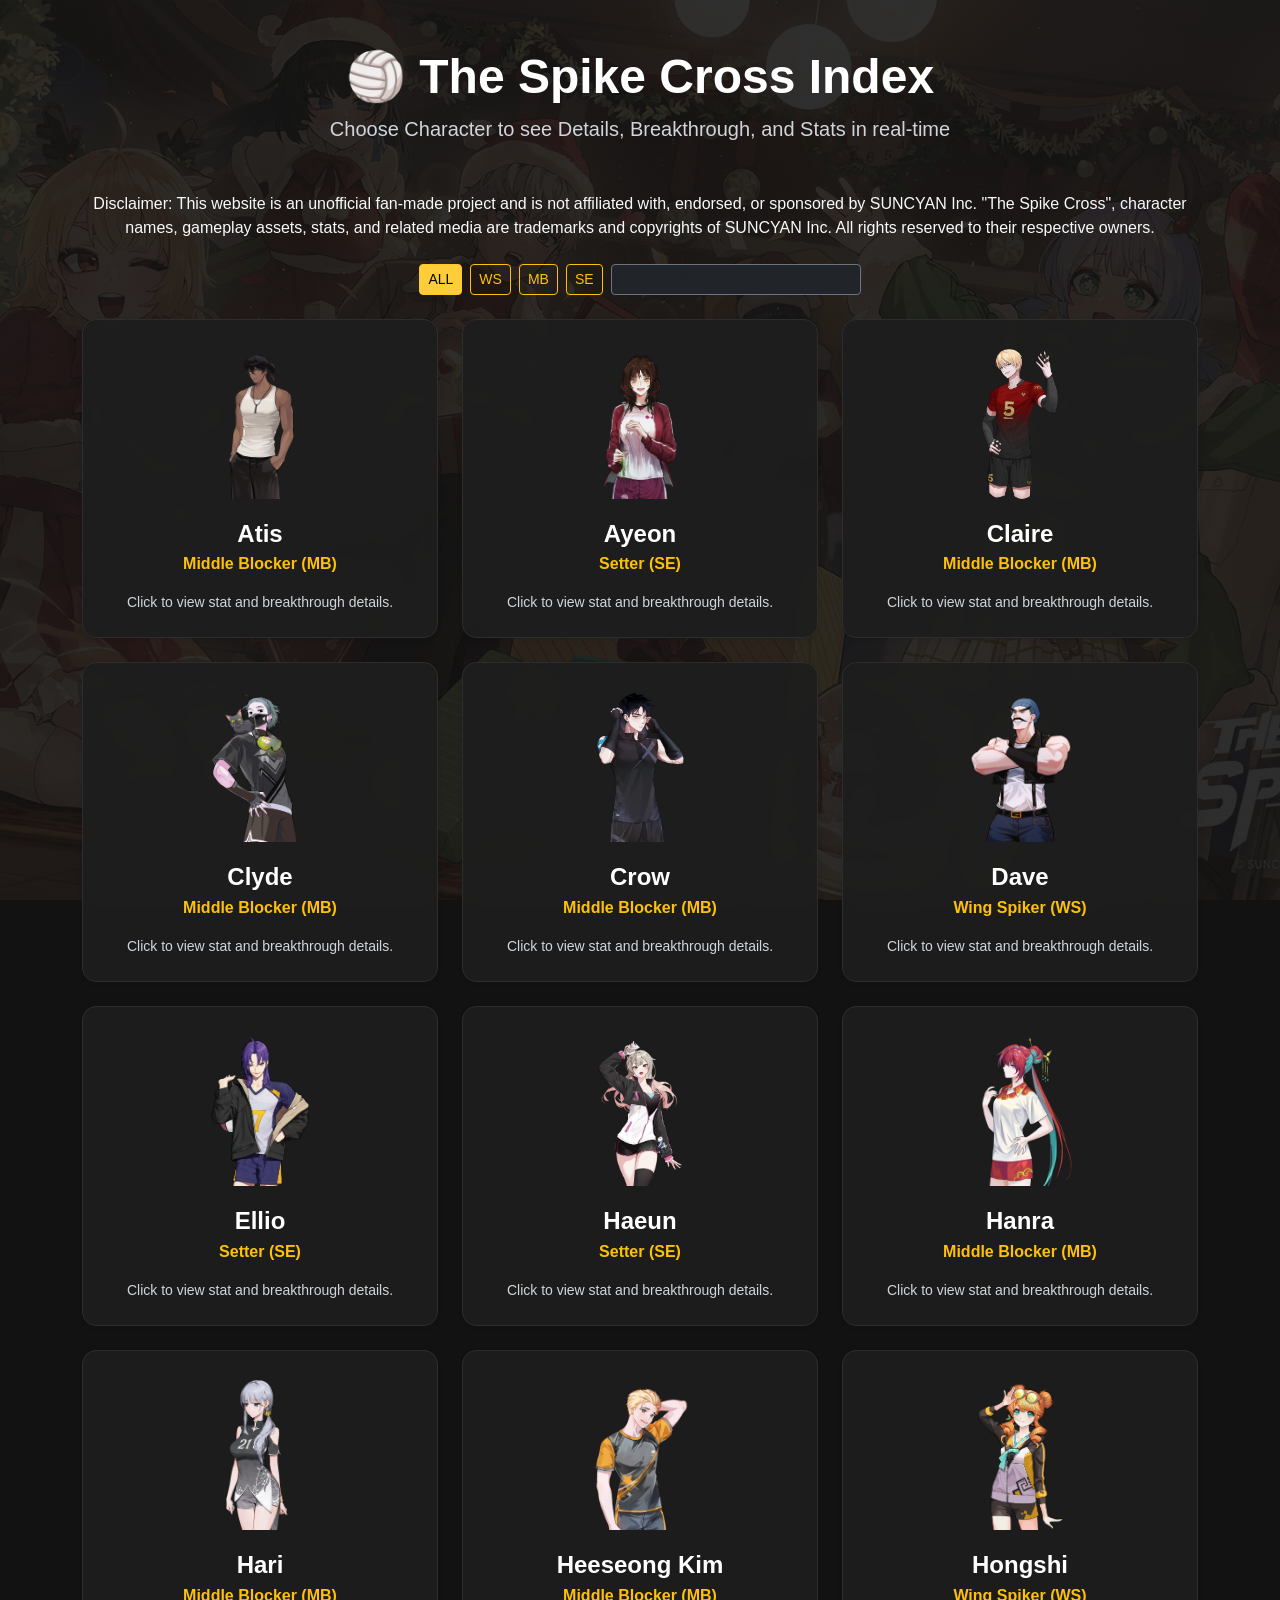
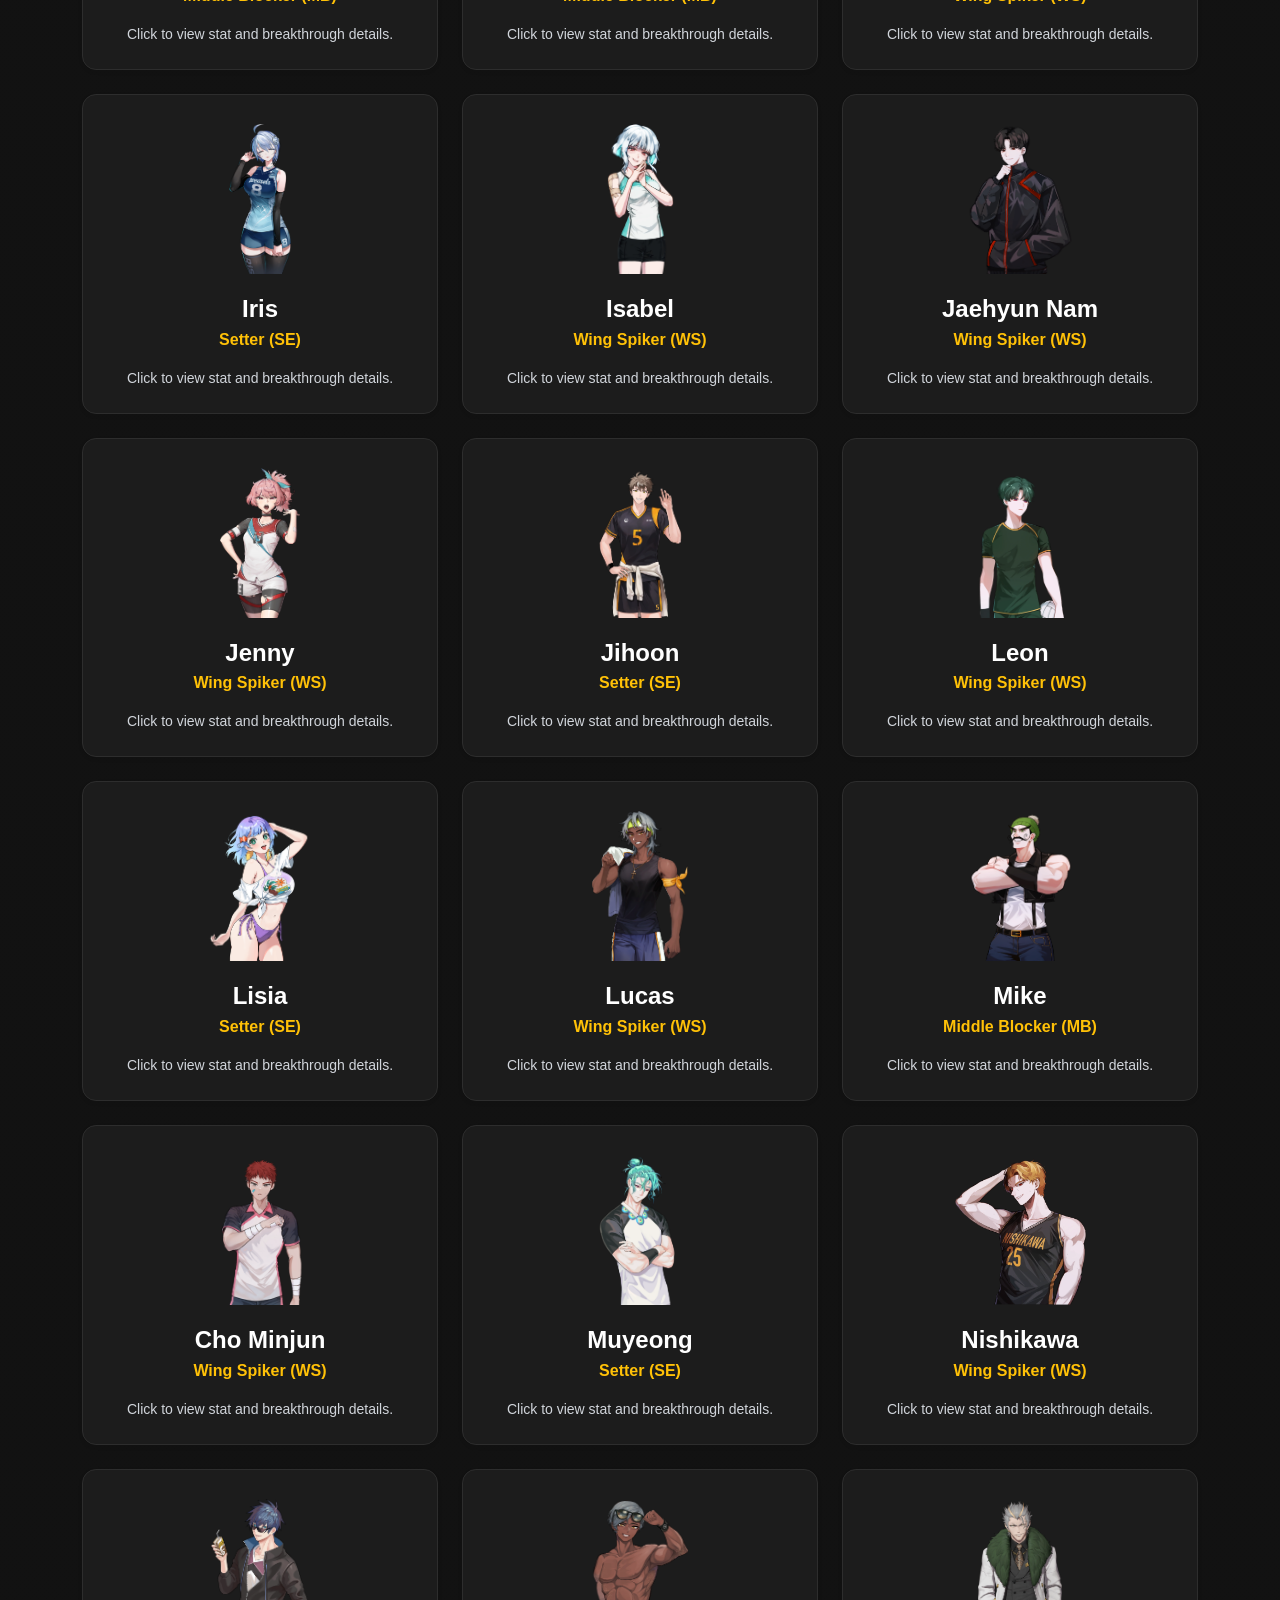
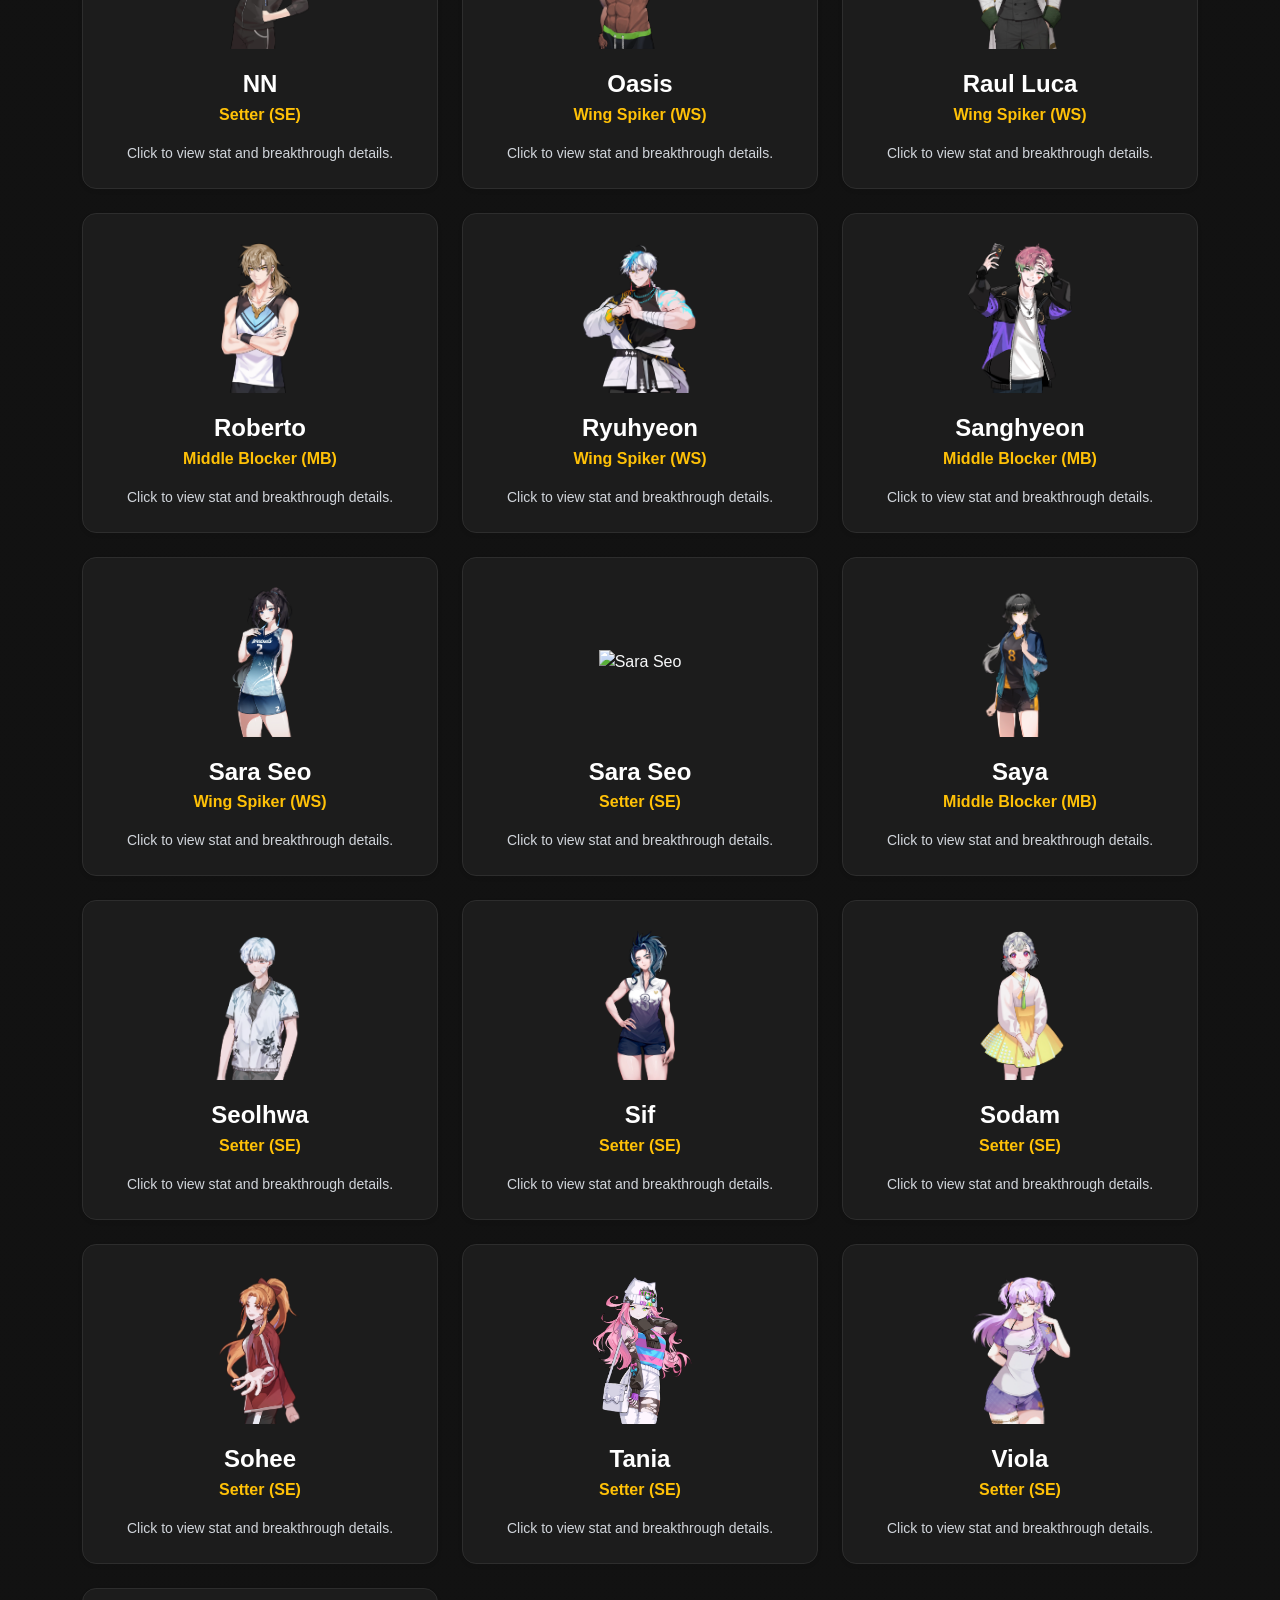
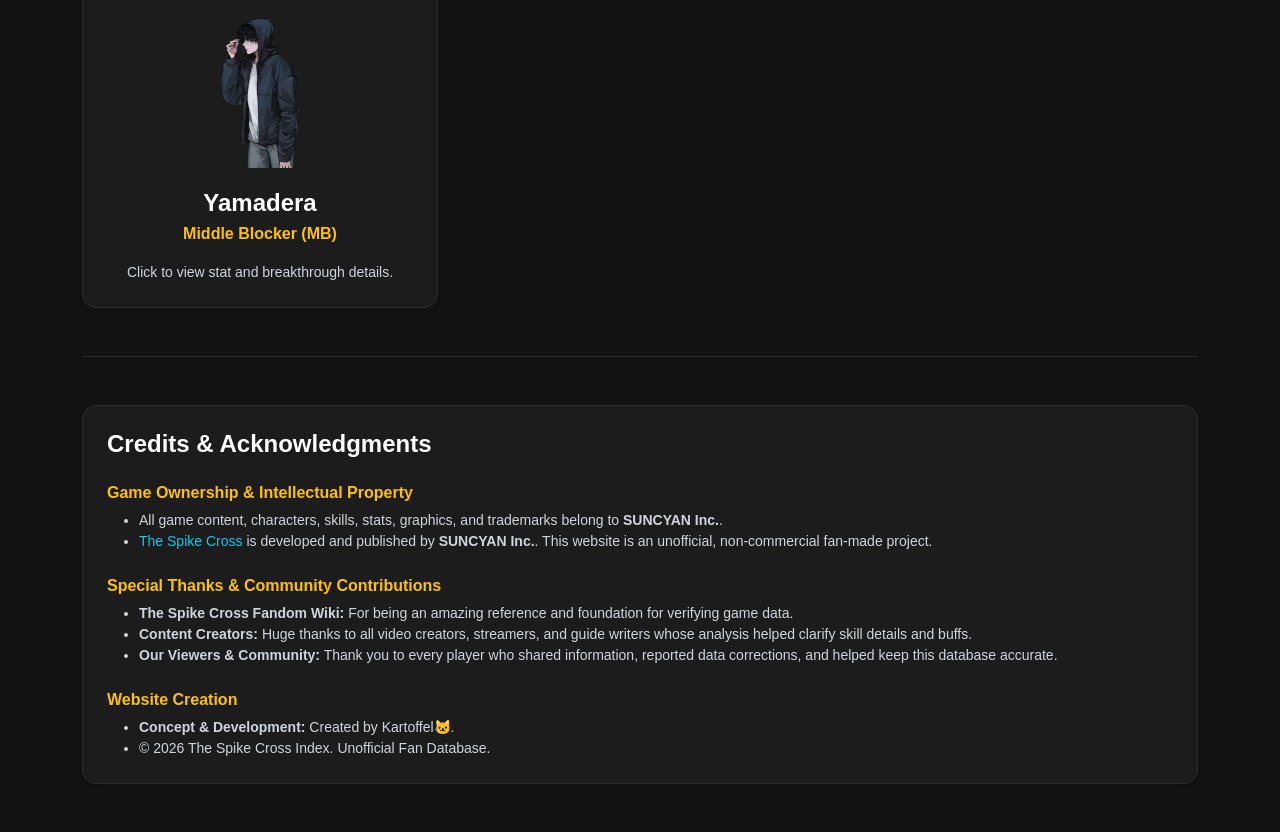
==== commit bcab06e9: "12" ====
--- a/index.html
+++ b/index.html
@@ -575,6 +575,14 @@
                                 </label>
 
                                 <label class="text-white small cursor-pointer mb-0">
+                                    <input type="checkbox" class="buff-checkbox me-2" data-position="MB" 
+                                        data-atk="28" data-def="40" data-spd="25" data-jmp="5" data-power-pct="0" data-spin="0"
+                                        onchange="handleBuffChange(this)">
+                                    Saya (Fih🐟 Bun) <br>
+                                    <span class="text-info small">Attack +28, Defence +40, Speed +25, Jump +5</span>
+                                </label>
+
+                                <label class="text-white small cursor-pointer mb-0">
                                     <input type="checkbox" class="buff-checkbox me-2" data-position="SE" data-atk="0"
                                         data-def="0" data-spd="0" data-jmp="0" data-power-pct="35" data-spin="2.5"
                                         onchange="handleBuffChange(this)">
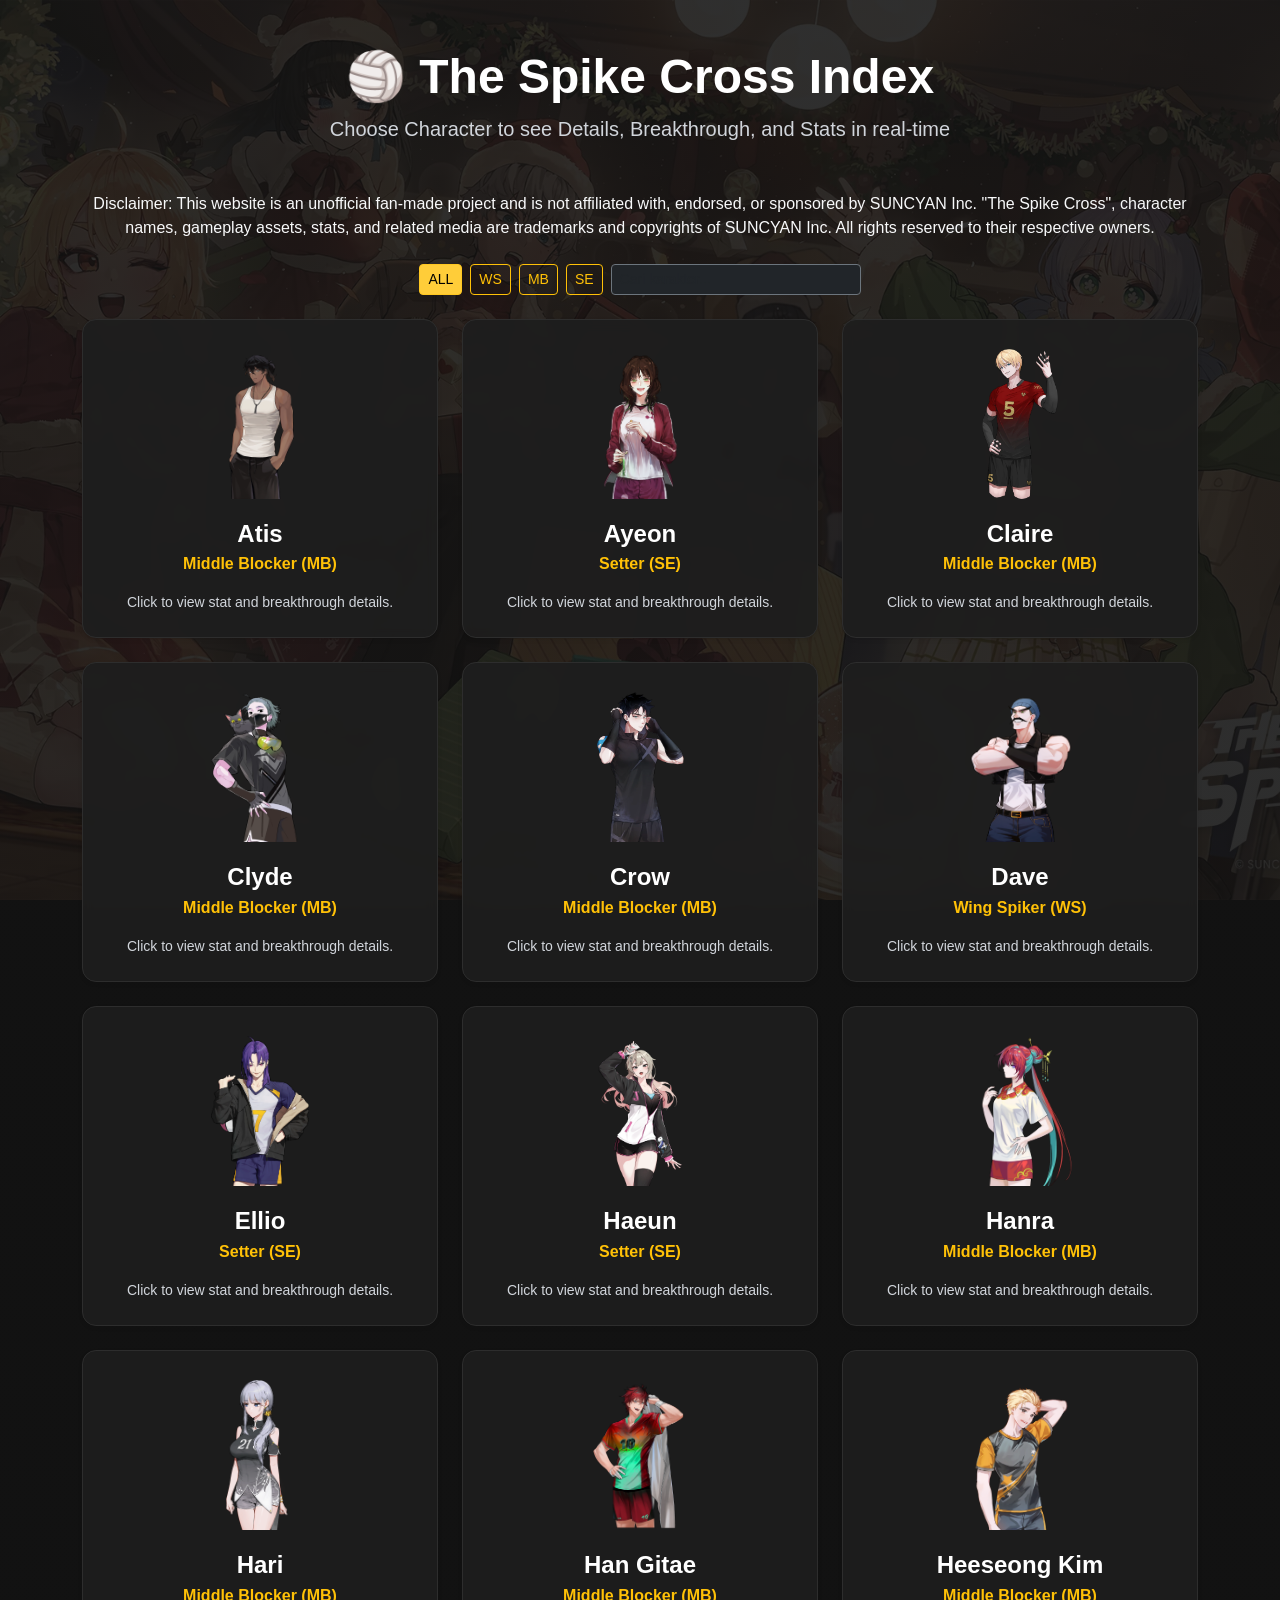
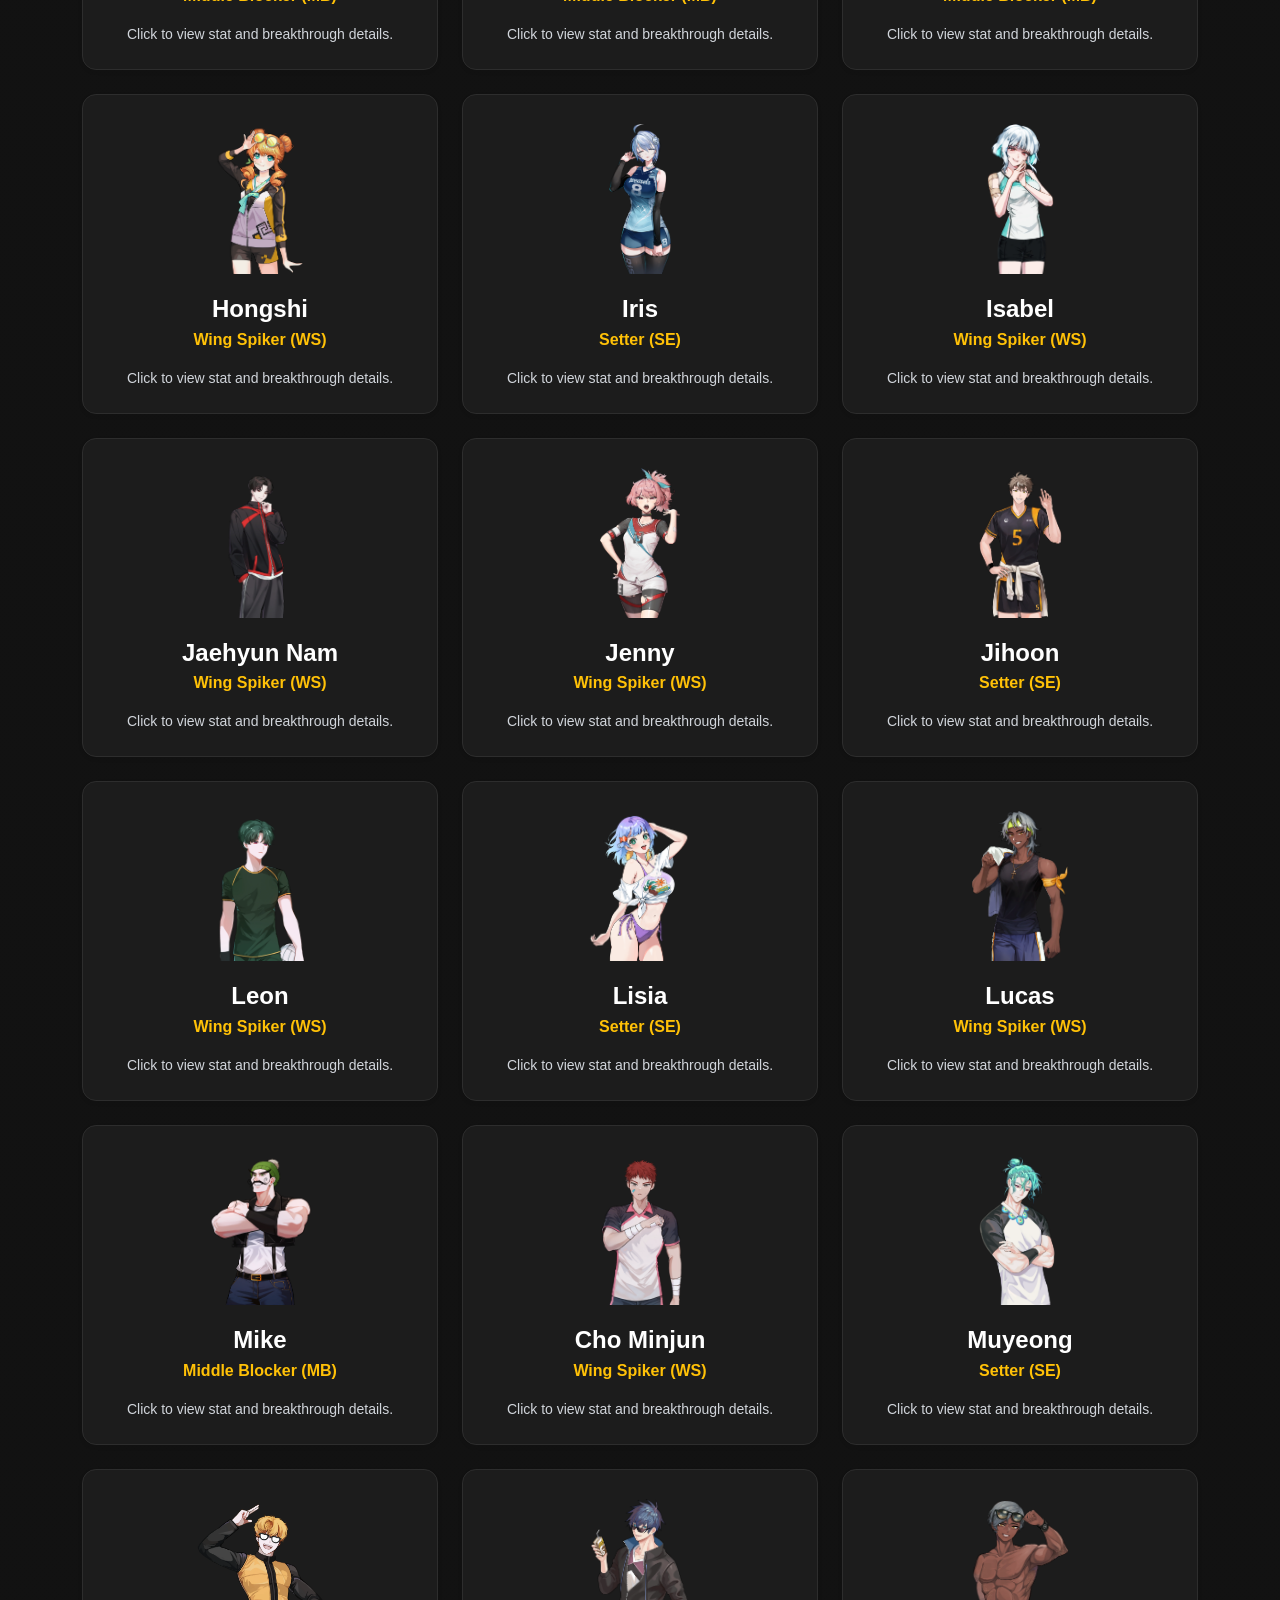
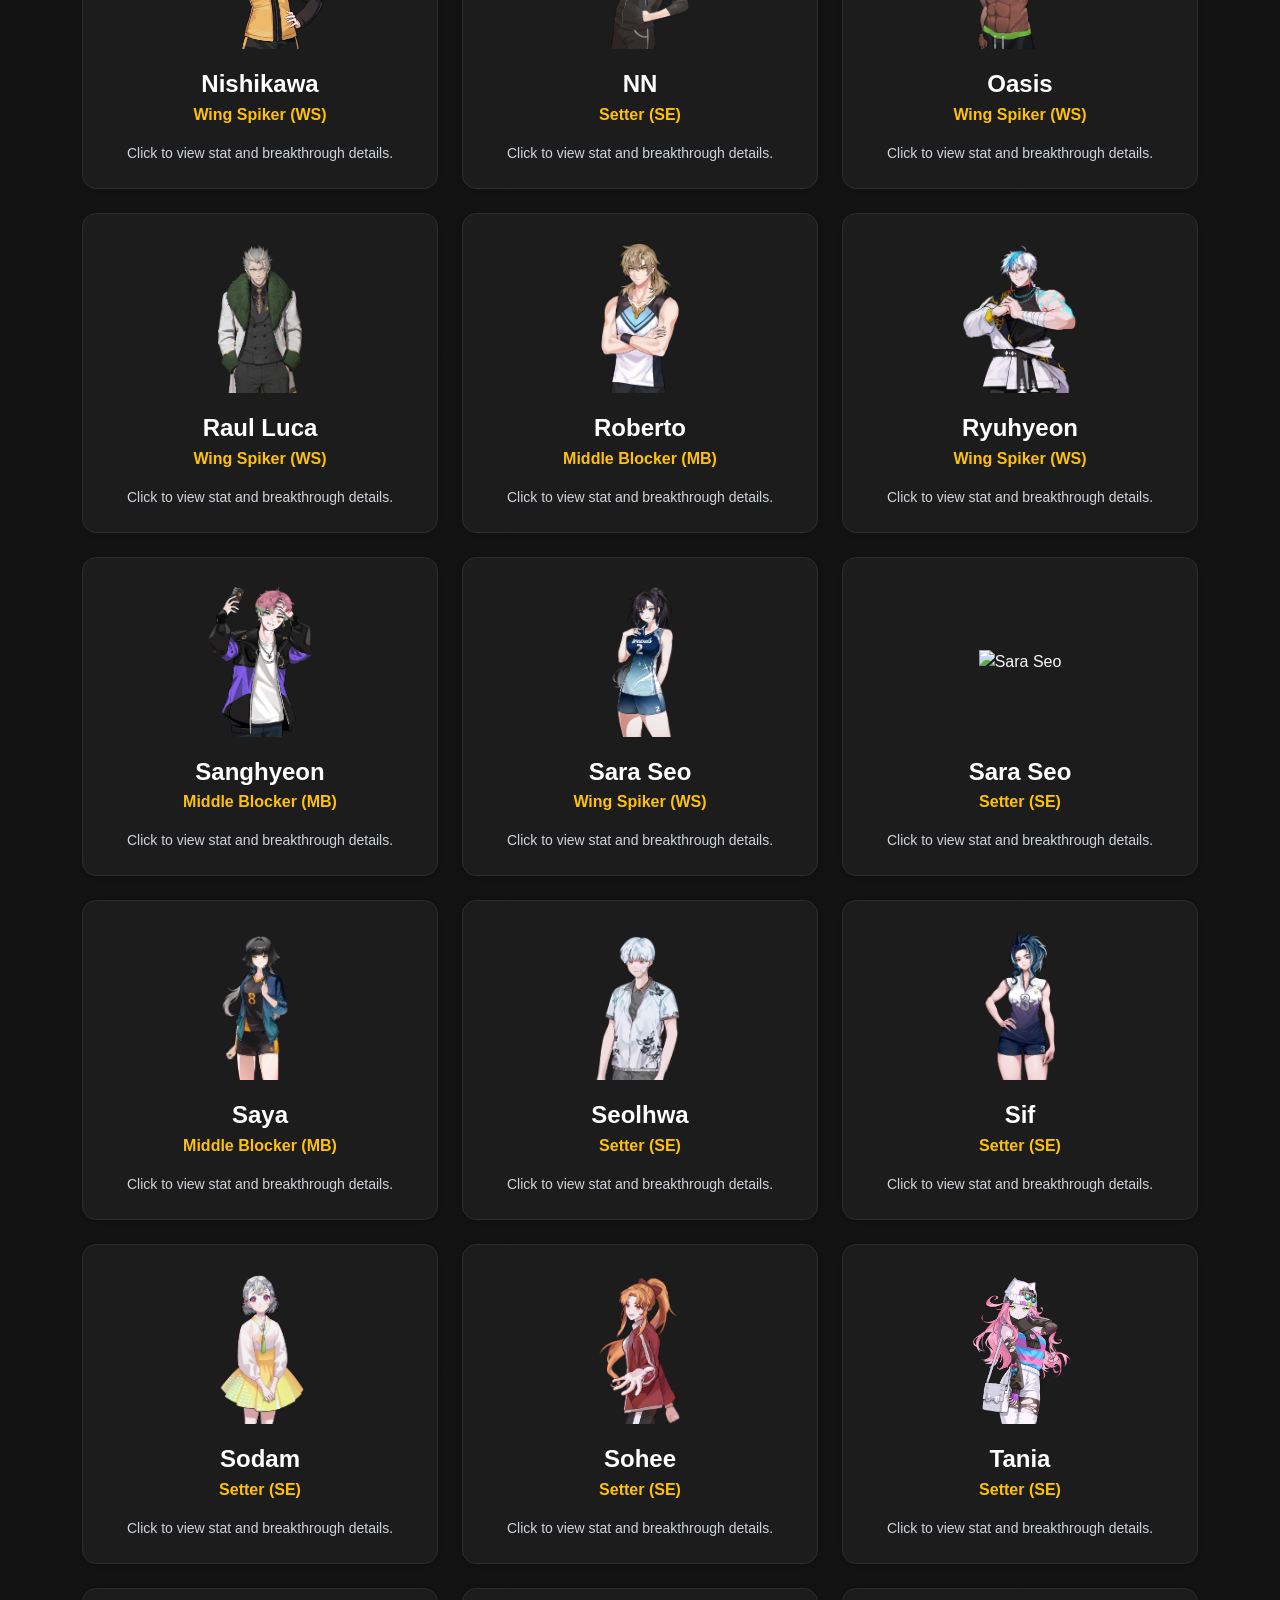
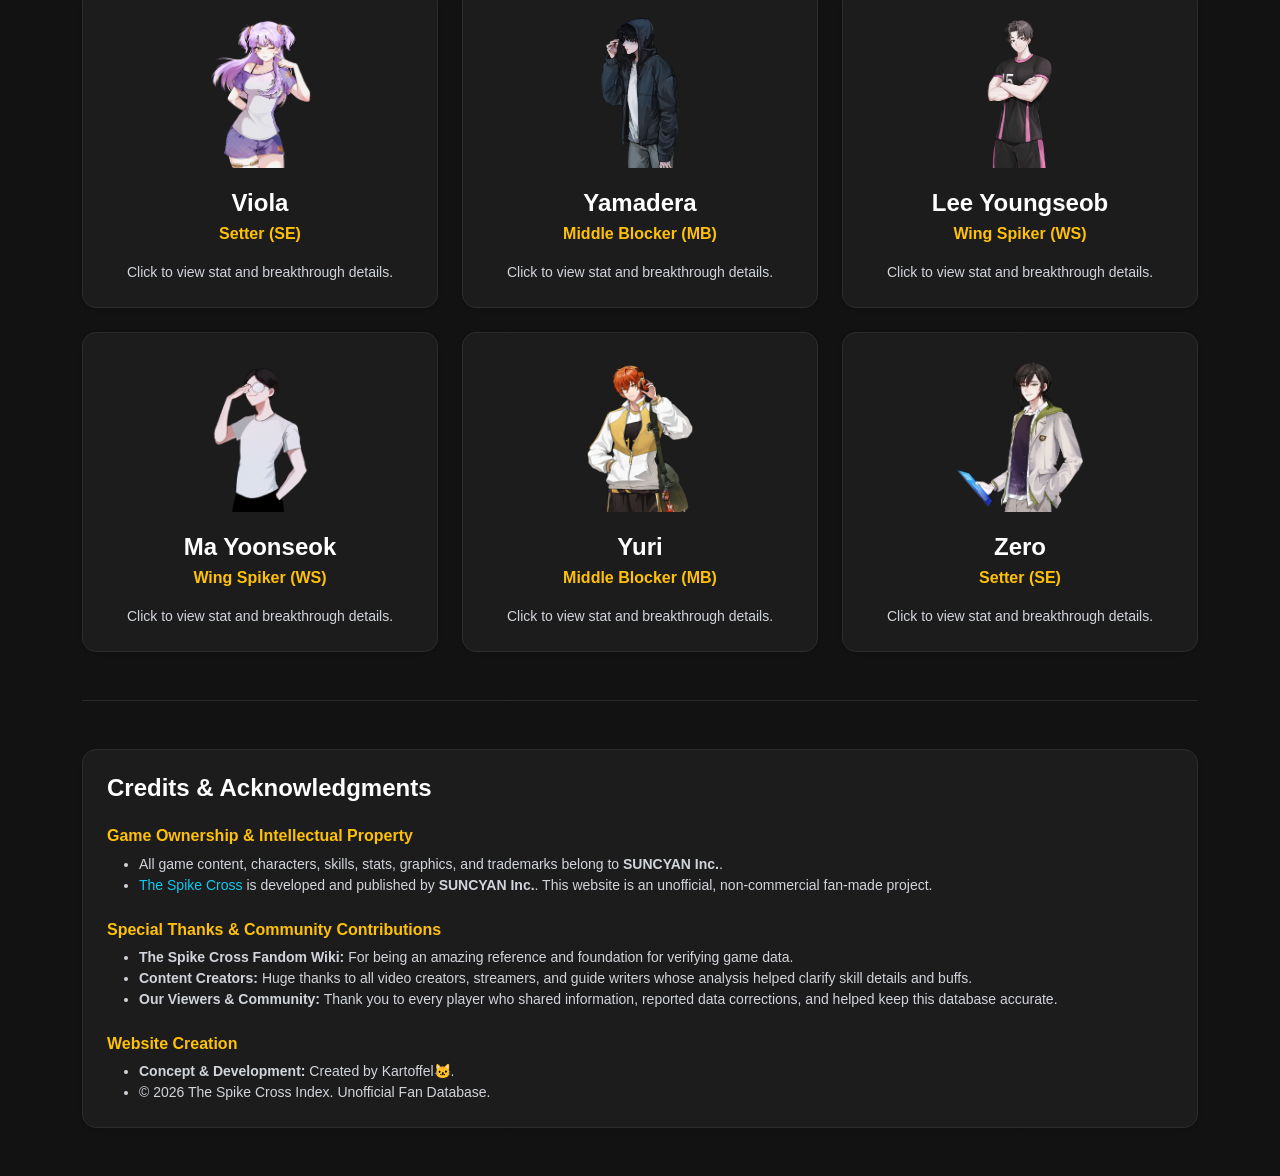
==== commit a92d4180: "12" ====
--- a/index.html
+++ b/index.html
@@ -1,12 +1,10 @@
 <!DOCTYPE html>
-
 <html lang="id">
 
 <head>
     <meta charset="UTF-8">
     <meta name="viewport" content="width=device-width, initial-scale=1.0">
 
-
     <title>The Spike: Cross - Character Database</title>
 
     <link rel="icon" type="image/webp" href="img/Site-logo.webp">
@@ -16,12 +14,9 @@
 
     <!-- Custom CSS -->
     <link rel="stylesheet" href="style.css">
-
-
 </head>
 
 <body>
-
 
     <div class="container py-5">
 
@@ -161,7 +156,6 @@
         <!-- ==================== DETAIL KARAKTER ==================== -->
         <div id="detailView" class="view-section" style="display: none;">
 
-            <!-- BACK BUTTON -->
             <!-- HEADER NAVIGATION (BACK & PREV/NEXT) -->
             <div class="d-flex justify-content-between align-items-center mb-4">
                 <button class="btn btn-outline-warning fw-bold px-4 py-2" onclick="goBack()">
@@ -187,58 +181,44 @@
                     <div class="card card-custom p-4 text-center h-100 shadow-sm">
 
                         <div class="avatar-container mx-auto mb-3">
-
                             <img id="detailImg" src="" class="rounded-circle border border-3 border-warning" width="130"
                                 height="130" style="object-fit: cover;" alt="Character Avatar">
-
-                        </div>
-
+                        </div>
 
                         <h3 id="detailName" class="text-white mb-1 fw-bold">
                             Nama Karakter
                         </h3>
 
-
                         <p id="detailPosition" class="text-warning fw-semibold mb-3">
                             Position
                         </p>
 
-
                         <!-- BREAKTHROUGH -->
                         <div class="bg-card-inner p-3 rounded border border-secondary mb-3">
-
                             <label
                                 class="form-label text-light-custom small mb-2 fw-semibold text-uppercase tracking-wider">
                                 Breakthrough Level
                             </label>
 
-
                             <div class="d-flex justify-content-center align-items-center gap-3">
-
                                 <button class="btn btn-sm btn-warning fw-bold px-3 py-1 shadow"
                                     onclick="changeBreakthrough(-1)">
                                     -
                                 </button>
 
-
                                 <span id="btDisplay" class="badge badge-bt fs-5 py-2 px-3">
                                     +0
                                 </span>
-
 
                                 <button class="btn btn-sm btn-warning fw-bold px-3 py-1 shadow"
                                     onclick="changeBreakthrough(1)">
                                     +
                                 </button>
-
                             </div>
-
-                        </div>
-
+                        </div>
 
                         <!-- SPECIAL SLIDER 1 -->
                         <div id="daveSliderContainer" style="display: none;" class="mb-3">
-
                             <input type="range" id="daveRange" min="0" max="7" step="1" value="0"
                                 class="form-range custom-green-range" oninput="handleSliderChange(this.value)">
 
@@ -250,30 +230,37 @@
                                     0
                                 </span>
                             </p>
-
-                        </div>
-
+                        </div>
 
                         <!-- SPECIAL SLIDER 2 -->
                         <div id="sliderContainer2" style="display: none;" class="mb-3">
-
                             <input type="range" id="daveRange2" min="0" max="12" step="1" value="0"
                                 class="form-range custom-green-range" oninput="handleSliderChange2(this.value)">
 
                             <p class="text-white mt-1 small">
-
                                 <span id="sliderLabelText2">
                                     Flare Debuff
                                 </span>:
-
                                 <span id="pushupVal2">
                                     0
                                 </span>
-
                             </p>
-
-                        </div>
-
+                        </div>
+
+                        <!-- SPECIAL SLIDER 3 -->
+                        <div id="sliderContainer3" style="display: none;" class="mb-3">
+                            <input type="range" id="daveRange3" min="0" max="100" step="1" value="0"
+                                class="form-range custom-green-range" oninput="handleSliderChange3(this.value)">
+
+                            <p class="text-white mt-1 small">
+                                <span id="sliderLabelText3">
+                                    Parameter 3
+                                </span>:
+                                <span id="pushupVal3">
+                                    0
+                                </span>
+                            </p>
+                        </div>
 
                         <!-- DESCRIPTION -->
                         <p id="detailDesc" class="small text-light-custom mb-0 lh-base">
@@ -289,128 +276,90 @@
 
                     <div class="card card-custom p-4 h-100 shadow-sm">
 
-
                         <!-- MANUAL STAT -->
                         <div class="d-flex justify-content-between align-items-center mb-3 border-bottom pb-2">
-
                             <div>
-
                                 <h4 class="text-white mb-0 fw-bold">
                                     ⚙️ Manual Stat Allocation
                                 </h4>
-
                                 <p class="text-success-custom small mb-0">
                                     Customize the distribution of your character's bonus points here.
                                 </p>
-
                             </div>
-
 
                             <span class="badge bg-dark border border-warning text-warning px-3 py-2">
                                 Remaining:
                                 <span id="remainingPoints" class="fw-bold">
                                 </span>
                             </span>
-
-                        </div>
-
+                        </div>
 
                         <!-- STAT TABLE -->
                         <div class="table-responsive mb-4">
-
                             <table class="table table-custom align-middle text-center">
-
                                 <thead>
-
                                     <tr>
                                         <th class="text-start">
                                             Attribute Stat
                                         </th>
-
                                         <th>
                                             Base Stat
                                         </th>
-
                                         <th>
                                             Bonus
                                         </th>
-
                                         <th>
                                             Total Stat
                                         </th>
-
                                         <th>
                                             Action (+/- 5)
                                         </th>
                                     </tr>
-
                                 </thead>
-
 
                                 <tbody id="statTableBody">
                                     <!-- Generated by JavaScript -->
                                 </tbody>
-
                             </table>
-
-                        </div>
-
+                        </div>
 
                         <!-- SEPARATOR -->
                         <hr class="border-warning opacity-75 my-4">
 
-
                         <!-- RECOMMENDED STAT -->
                         <div class="mb-3">
-
                             <h4 class="text-white mb-0 fw-bold">
                                 ⭐ Recommended / Max Stat
                             </h4>
-
                             <p class="text-light-custom small mb-0">
                                 Recommended stat allocation based on character potential.
                             </p>
-
-                        </div>
-
+                        </div>
 
                         <div class="table-responsive">
-
                             <table class="table table-custom align-middle text-center">
-
                                 <thead>
-
                                     <tr>
-
                                         <th class="text-start">
                                             Attribute Stat
                                         </th>
-
                                         <th>
                                             Base
                                         </th>
-
                                         <th>
                                             Breakthrough
                                         </th>
-
                                         <th>
                                             Total
                                         </th>
-
                                     </tr>
-
                                 </thead>
-
 
                                 <tbody id="recommendedTableBody">
                                     <!-- Generated by JavaScript -->
                                 </tbody>
-
                             </table>
-
-                        </div>
-
+                        </div>
 
                     </div>
 
@@ -419,13 +368,11 @@
             </div>
 
 
-            <!-- ==================== SKILLS ==================== -->
+            <!-- ==================== SKILLS & SYNERGY ==================== -->
             <div class="row g-4">
 
                 <div class="col-lg-6">
-
                     <div class="card card-custom p-4 h-100 shadow-sm">
-
                         <h4 class="text-white fw-bold mb-3">
                             ⚡ Skills
                         </h4>
@@ -433,17 +380,12 @@
                         <div id="skillBuffList">
                             <!-- Generated by JavaScript -->
                         </div>
-
                     </div>
-
-                </div>
-
+                </div>
 
                 <!-- SYNERGY -->
                 <div class="col-lg-6">
-
                     <div class="card card-custom p-4 h-100 shadow-sm">
-
                         <h4 class="text-white fw-bold mb-3">
                             🤝 Synergy
                         </h4>
@@ -451,20 +393,18 @@
                         <div id="synergyBuffList">
                             <!-- Generated by JavaScript -->
                         </div>
-
                     </div>
-
-                </div>
-
-            </div>
-
-
-            <!-- OVERALL SECTION -->
-            <div class="row mt-4">
+                </div>
+
+            </div>
+
+
+            <!-- ==================== OVERALL SECTION ==================== -->
+            <div class="row g-4 align-items-start mt-2">
 
                 <!-- Card 1: Conditions & Buffs -->
-                <div class="col-12 mb-4">
-                    <div class="card card-custom p-4 shadow-sm"> <!-- Class h-100 dihapus -->
+                <div class="col-lg-6">
+                    <div class="card card-custom p-4 shadow-sm">
                         <h5 class="text-white mb-3 fw-bold">Conditions & Buffs</h5>
 
                         <div class="bg-card-inner p-3 rounded border border-secondary mb-3">
@@ -486,12 +426,12 @@
 
                                 <!-- Claire -->
                                 <label class="text-white small cursor-pointer mb-0 d-block">
-                                    <input type="checkbox" class="buff-checkbox me-2" data-character="claire"
+                                    <input type="checkbox" class="buff-checkbox me-2" data-character="claire" data-position="MB"
                                         data-has-slider="true" data-slider-min="0" data-slider-max="100"
-                                        data-slider-default="100" data-slider-label="Overdrive Gauge"
-                                        data-slider-unit="%" onchange="handleUniversalBuffChange(this)">
+                                        data-slider-default="0" data-slider-label="Overdrive Gauge" data-slider-unit="%"
+                                        onchange="handleUniversalBuffChange(this)">
                                     Claire (Overdrive) <br>
-                                    <span class="buff-result-text text-info small">Atk +0 | Jmp +0 | Dur 0s</span>
+                                    <span class="buff-result-text text-info small">Atk +0 | Jmp +0</span>
 
                                     <div class="buff-options-container bg-card-inner p-3 rounded border border-secondary mb-3 mt-2"
                                         style="display: none;">
@@ -510,12 +450,12 @@
                                         </div>
 
                                         <p class="text-white mt-2 small mb-1">
-                                            <span class="slider-label-text">Parameter</span>:
+                                            <span class="slider-label-text">Overdrive Gauge</span>:
                                             <span class="slider-val-text fw-bold text-warning">0</span><span
-                                                class="slider-unit-text"></span>
+                                                class="slider-unit-text">%</span>
                                         </p>
                                         <input type="range" class="buff-range-input form-range custom-green-range"
-                                            oninput="handleUniversalBuffChange(this)">
+                                            min="0" max="100" value="0" oninput="handleUniversalBuffChange(this)">
                                     </div>
                                 </label>
 
@@ -527,17 +467,16 @@
                                         data-slider-label="Abys Toss Angle" data-slider-unit="°"
                                         onchange="handleUniversalBuffChange(this)">
                                     Ellio (Abys Toss) <br>
-                                    <span id="ellioBuffText" class="text-info small">Ball Power 0%</span>
-
-                                    <div id="universalBuffOptionsContainer"
-                                        class="bg-card-inner p-3 rounded border border-secondary mb-3"
+                                    <span class="buff-result-text text-info small">Ball Power +0% (35°)</span>
+
+                                    <div class="buff-options-container bg-card-inner p-3 rounded border border-secondary mb-3 mt-2"
                                         style="display: none;">
                                         <div class="mb-2">
                                             <label class="small text-muted mb-1 d-block">Ellio Breakthrough
                                                 Level:</label>
-                                            <select id="ellioBuffBtSelect"
-                                                class="form-select form-select-sm bg-dark text-white border-secondary"
-                                                onchange="updateDetailView()">
+                                            <select
+                                                class="buff-bt-select form-select form-select-sm bg-dark text-white border-secondary"
+                                                onchange="handleUniversalBuffChange(this)">
                                                 <option value="0">BT 0 (Max 24%)</option>
                                                 <option value="1">BT 1 (Max 25.2%)</option>
                                                 <option value="2">BT 2 (Max 26.4%)</option>
@@ -548,22 +487,43 @@
                                         </div>
 
                                         <p class="text-white mt-2 small mb-1">
-                                            <span id="dynamicSliderTitle">Parameter</span>:
-                                            <span id="dynamicSliderVal" class="fw-bold text-warning">0</span><span
-                                                id="dynamicSliderUnit"></span>
+                                            <span class="slider-label-text">Abys Toss Angle</span>:
+                                            <span class="slider-val-text fw-bold text-warning">35</span><span
+                                                class="slider-unit-text">°</span>
                                         </p>
-                                        <input type="range" id="universalDynamicRange" min="0" max="100" value="0"
-                                            class="form-range custom-green-range"
-                                            oninput="updateUniversalSlider(this.value)">
+                                        <input type="range" class="buff-range-input form-range custom-green-range"
+                                            min="35" max="90" value="35" oninput="handleUniversalBuffChange(this)">
+                                    </div>
+                                </label>
+
+                                <!-- Jihoon -->
+                                <label class="text-white small cursor-pointer mb-0 d-block">
+                                    <input type="checkbox" class="buff-checkbox me-2" data-position="SE"
+                                        data-character="jihoon" data-has-slider="true" data-slider-min="0"
+                                        data-slider-max="7" data-slider-default="0" data-slider-label="Score Gap"
+                                        data-slider-unit=" Points" onchange="handleUniversalBuffChange(this)">
+                                    Jihoon (Miraculous Toss) <br>
+                                    <span class="buff-result-text text-info small">Power +0% | Ball Spin +0.0</span>
+
+                                    <div class="buff-options-container bg-card-inner p-3 rounded border border-secondary mb-3 mt-2"
+                                        style="display: none;">
+                                        <p class="text-white mt-2 small mb-1">
+                                            <span class="slider-label-text">Score Gap</span>:
+                                            <span class="slider-val-text fw-bold text-warning">0</span><span
+                                                class="slider-unit-text"> Points</span>
+                                        </p>
+                                        <input type="range" class="buff-range-input form-range custom-green-range"
+                                            min="0" max="7" step="1" value="0"
+                                            oninput="handleUniversalBuffChange(this)">
                                     </div>
                                 </label>
 
                                 <label class="text-white small cursor-pointer mb-0">
                                     <input type="checkbox" class="buff-checkbox me-2" data-position="MB" data-atk="90"
-                                        data-def="100" data-spd="35" data-jmp="9" data-power-pct="0" data-spin="1.0"
+                                        data-def="100" data-spd="35" data-jmp="9" data-power-pct="0" data-spin="0"
                                         onchange="handleBuffChange(this)">
                                     Sanghyeon (Highlight) <br>
-                                    <span class="text-info small">Attack +90, Defence +100, Speed +35, Jump +9</span>
+                                    <span class="text-info small">Attack +28, Defence +40, Speed +25, Jump +5</span>
                                 </label>
 
                                 <label class="text-white small cursor-pointer mb-0">
@@ -575,8 +535,8 @@
                                 </label>
 
                                 <label class="text-white small cursor-pointer mb-0">
-                                    <input type="checkbox" class="buff-checkbox me-2" data-position="MB" 
-                                        data-atk="28" data-def="40" data-spd="25" data-jmp="5" data-power-pct="0" data-spin="0"
+                                    <input type="checkbox" class="buff-checkbox me-2" data-position="MB" data-atk="28"
+                                        data-def="40" data-spd="25" data-jmp="5" data-power-pct="0" data-spin="0"
                                         onchange="handleBuffChange(this)">
                                     Saya (Fih🐟 Bun) <br>
                                     <span class="text-info small">Attack +28, Defence +40, Speed +25, Jump +5</span>
@@ -605,21 +565,19 @@
                 </div>
 
                 <!-- Card 2: Guides -->
+                <div class="col-lg-6">
+                    <div class="guild-card card-custom p-4 shadow-sm">
+                        <h5 class="text-white mb-3 fw-bold">Guides 📚</h5>
+
+                        <div class="bg-card-inner p-3 rounded border border-secondary">
+                            <!-- Tempat script.js merender video dan credit -->
+                            <div id="guideVideoContainer"></div>
+                        </div>
+                    </div>
+                </div>
+
+                <!-- Card 3: Skins & Official Gallery -->
                 <div class="col-12">
-                    <div class="guild-card card-custom p-4 shadow-sm"> <!-- Class h-100 dihapus -->
-                        <h5 class="text-white mb-3 fw-bold">Guides 📚</h5>
-
-                        <div class="bg-card-inner p-3 rounded border border-secondary">
-                            <p class="mb-2 text-light-custom small fw-semibold"></p>
-                            <div id="guideVideoContainer"></div>
-                        </div>
-
-
-                    </div>
-                </div>
-
-                <!-- Card 3: Skins & Official Gallery -->
-                <div class="col-12 mt-4">
                     <div class="guild-card card-custom p-4 shadow-sm">
                         <h5 class="text-white mb-3 fw-bold">Skins & Gallery 🎨</h5>
 
@@ -643,14 +601,12 @@
 
     </div>
 
-
     <!-- Bootstrap JS -->
     <script src="bootstrap-5.3.8-dist/js/bootstrap.bundle.min.js"></script>
 
     <!-- Custom JS -->
     <script src="script.js"></script>
 
-
 </body>
 
 </html>
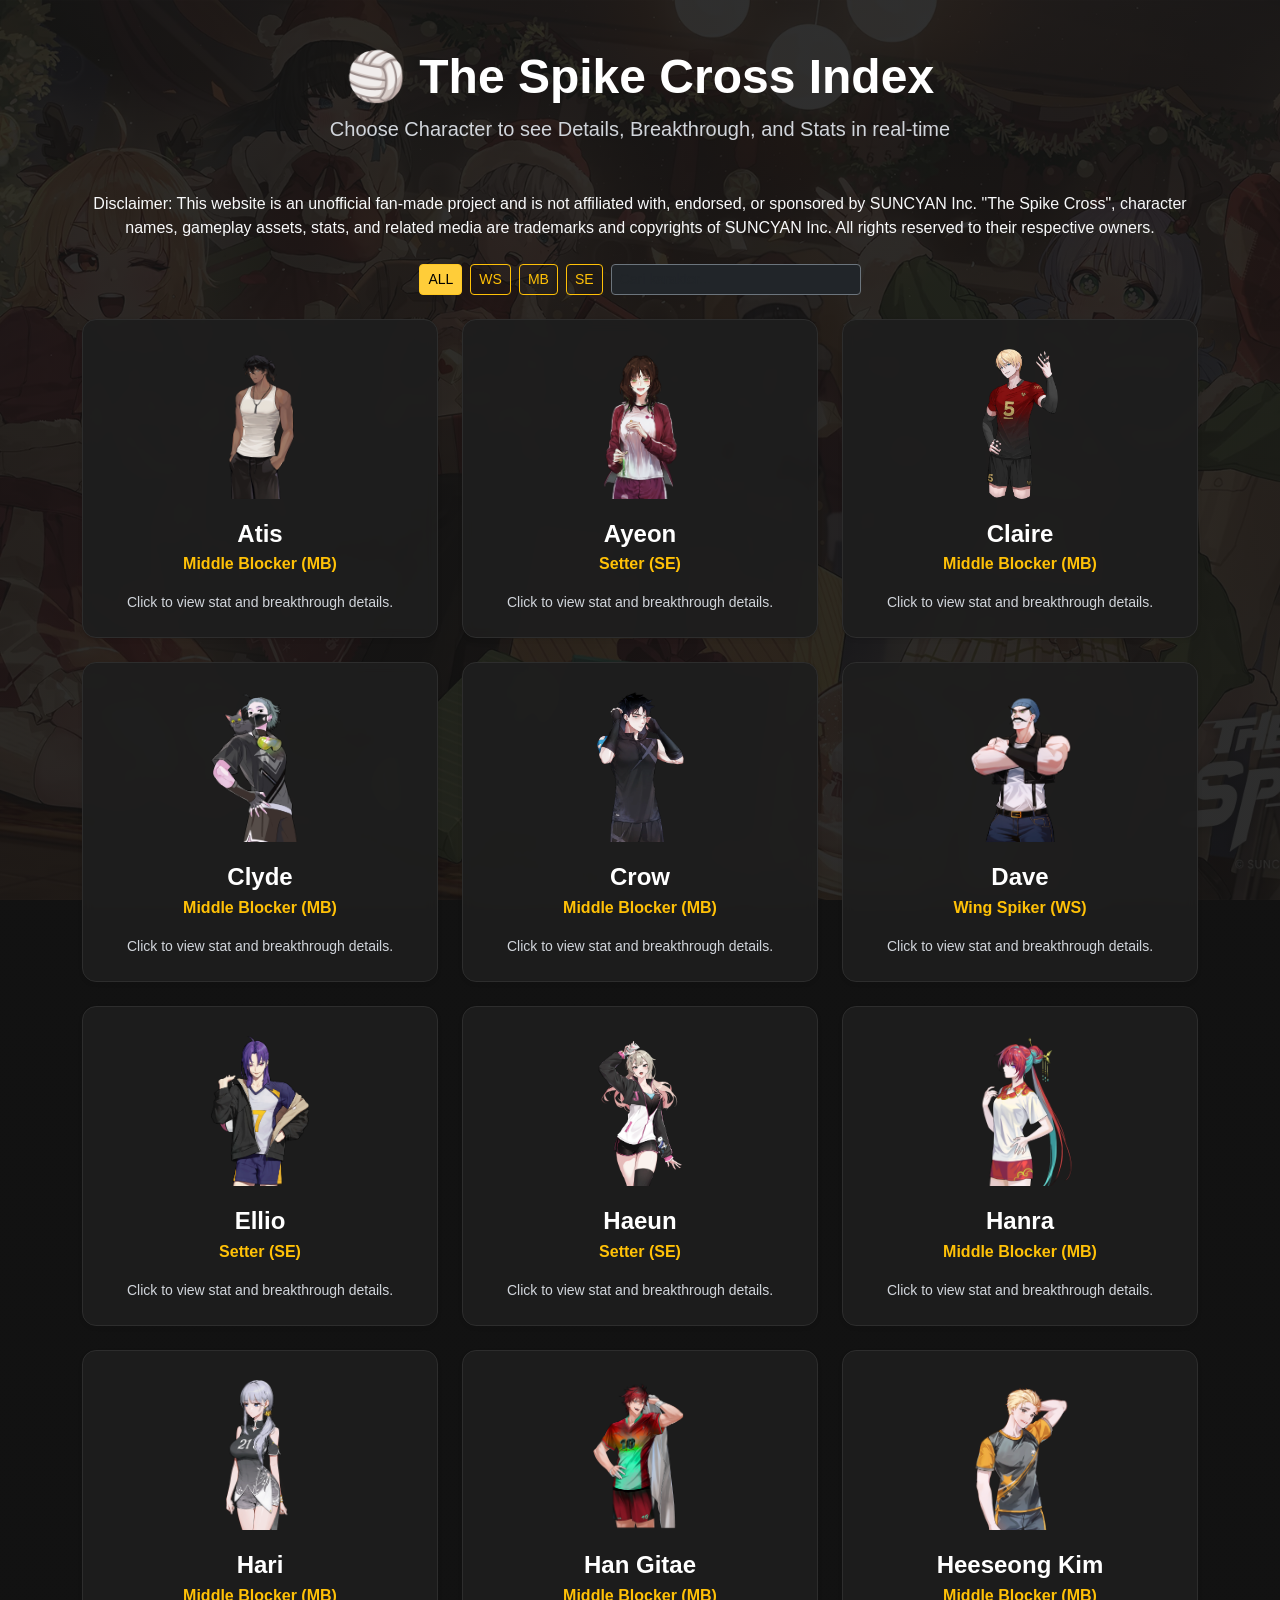
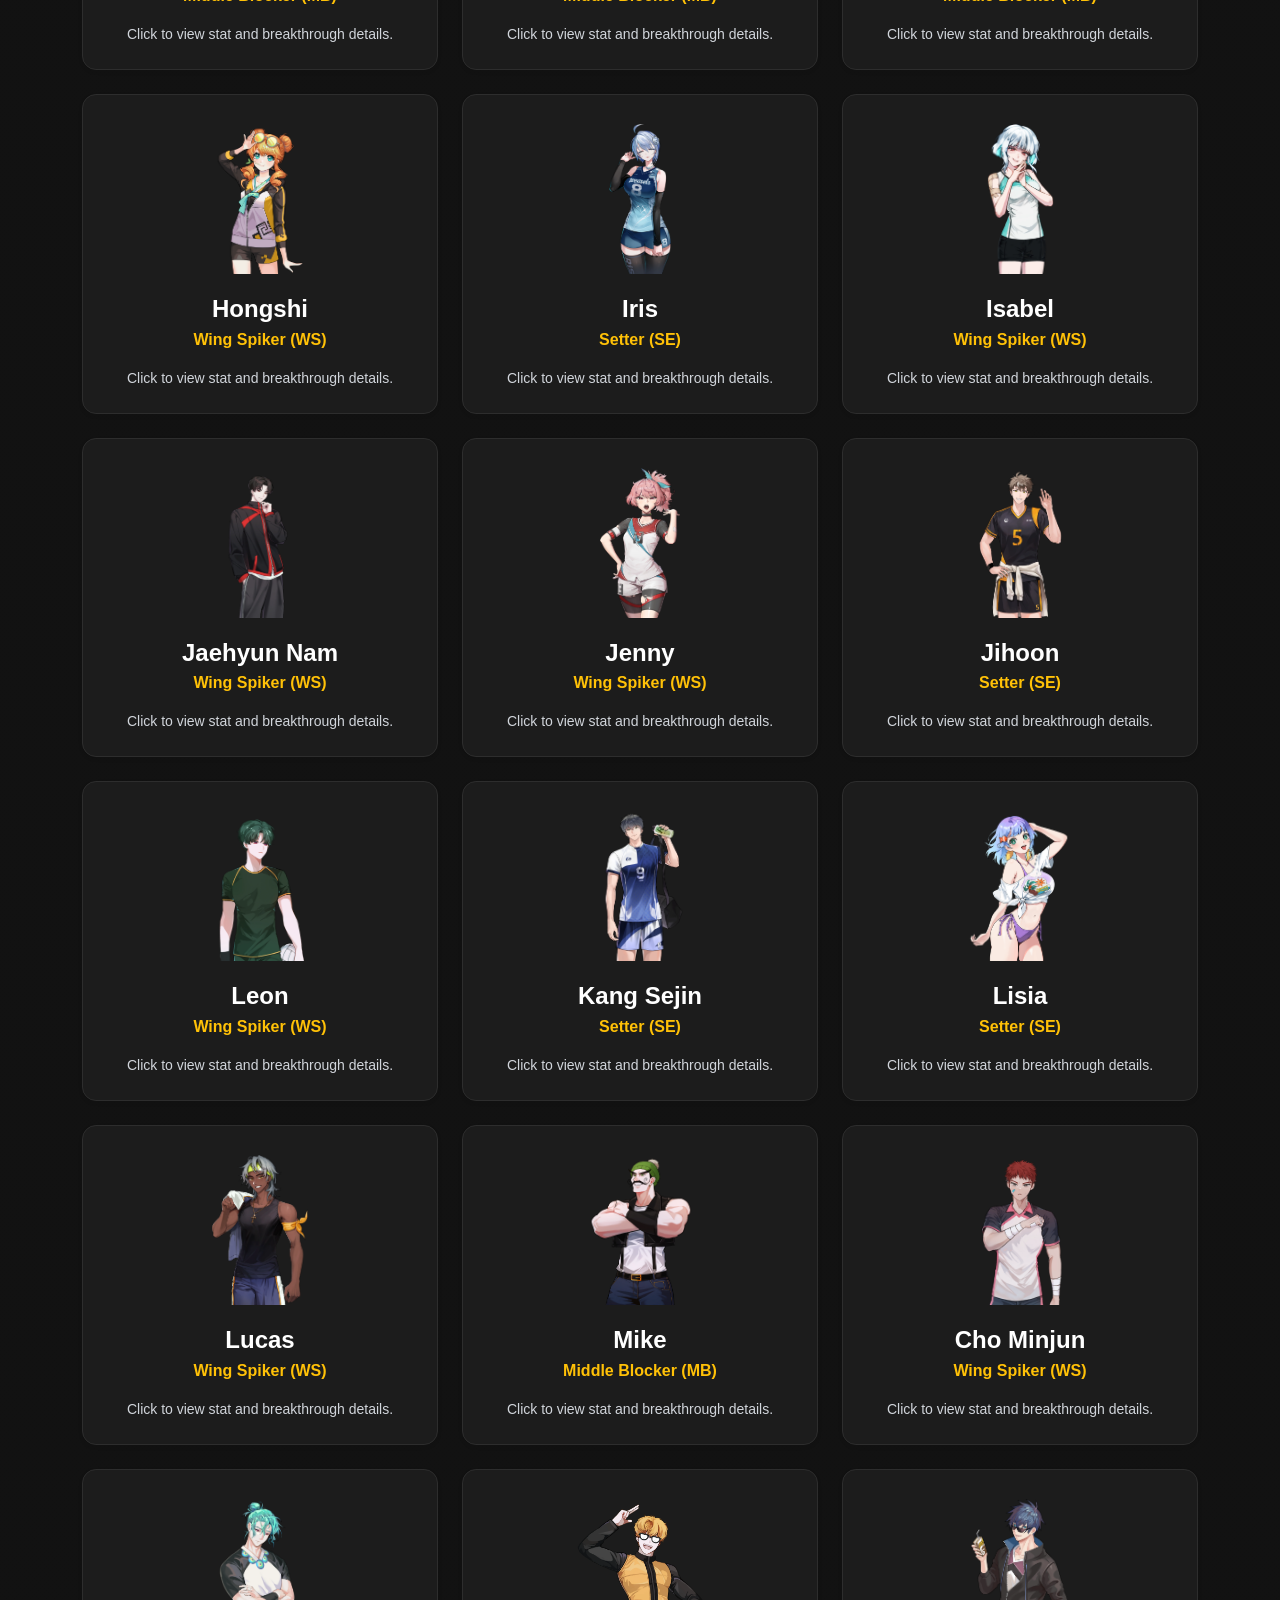
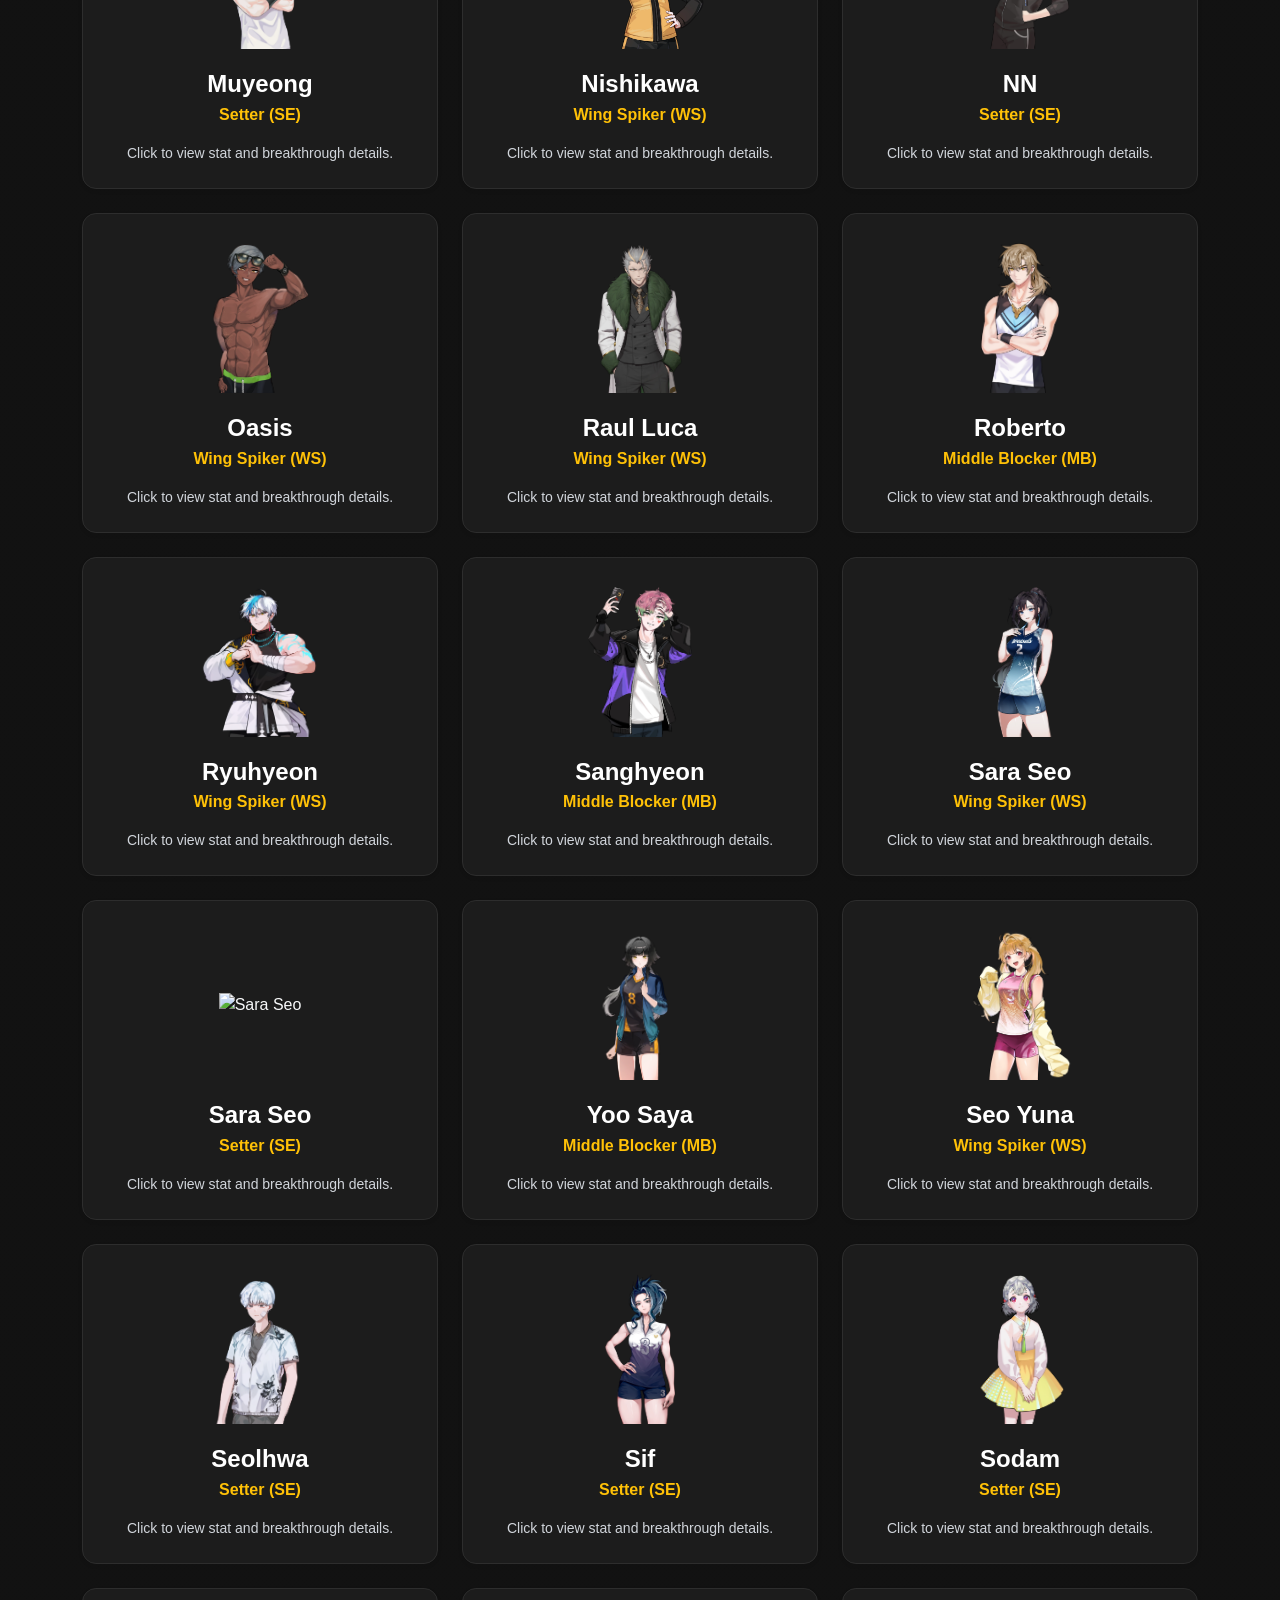
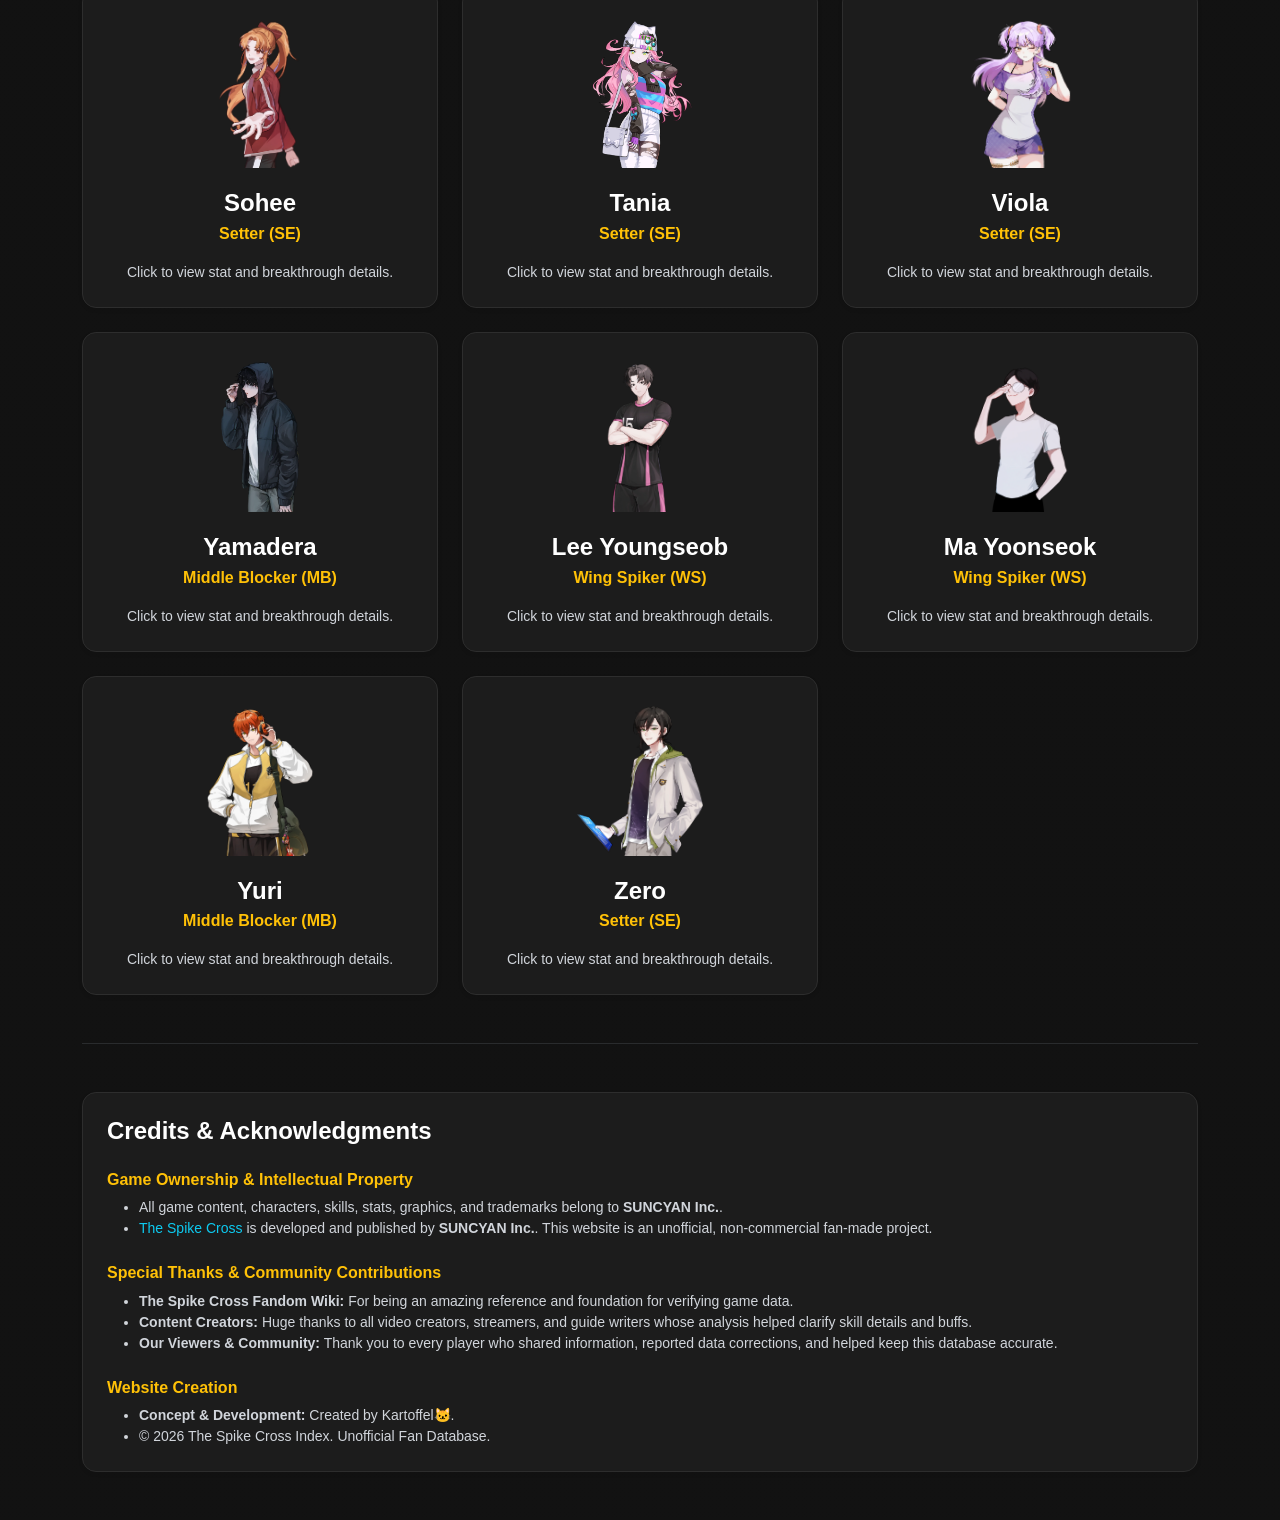
==== commit 4585c645: "13" ====
--- a/index.html
+++ b/index.html
@@ -426,9 +426,10 @@
 
                                 <!-- Claire -->
                                 <label class="text-white small cursor-pointer mb-0 d-block">
-                                    <input type="checkbox" class="buff-checkbox me-2" data-character="claire" data-position="MB"
-                                        data-has-slider="true" data-slider-min="0" data-slider-max="100"
-                                        data-slider-default="0" data-slider-label="Overdrive Gauge" data-slider-unit="%"
+                                    <input type="checkbox" class="buff-checkbox me-2" data-character="claire"
+                                        data-position="MB" data-has-slider="true" data-slider-min="0"
+                                        data-slider-max="100" data-slider-default="0"
+                                        data-slider-label="Overdrive Gauge" data-slider-unit="%"
                                         onchange="handleUniversalBuffChange(this)">
                                     Claire (Overdrive) <br>
                                     <span class="buff-result-text text-info small">Atk +0 | Jmp +0</span>
@@ -440,12 +441,12 @@
                                             <select
                                                 class="buff-bt-select form-select form-select-sm bg-dark text-white border-secondary"
                                                 onchange="handleUniversalBuffChange(this)">
-                                                <option value="0">BT 0</option>
-                                                <option value="1">BT 1</option>
-                                                <option value="2">BT 2</option>
-                                                <option value="3">BT 3</option>
-                                                <option value="4">BT 4</option>
-                                                <option value="5">BT 5</option>
+                                                <option value="0">BT 0 (Atk +188 | Jmp +13)</option>
+                                                <option value="1">BT 1 (Atk +197 | Jmp +14)</option>
+                                                <option value="2">BT 2 (Atk +206 | Jmp +15)</option>
+                                                <option value="3">BT 3 (Atk +216 | Jmp +15)</option>
+                                                <option value="4">BT 4 (Atk +225 | Jmp +16)</option>
+                                                <option value="5">BT 5 (Atk +225 | Jmp +16)</option>
                                             </select>
                                         </div>
 
@@ -496,6 +497,36 @@
                                     </div>
                                 </label>
 
+                                <!-- Iris (Team Buff) -->
+                                <label class="text-white small cursor-pointer mb-0 d-block mt-2">
+                                    <input type="checkbox" class="buff-checkbox me-2" data-character="iris"
+                                        data-position="SE" data-has-slider="true" data-slider-min="0"
+                                        data-slider-max="3" data-slider-default="1" data-slider-label="Compass Accuracy"
+                                        data-slider-unit="" onchange="handleUniversalBuffChange(this)">
+                                    Iris (Compass) <br>
+                                    <span class="buff-result-text text-info small">Power +0% | Spin 0%</span>
+
+                                    <div class="buff-options-container bg-card-inner p-3 rounded border border-secondary mb-3 mt-2"
+                                        style="display: none;">
+                                        <!-- BT Disembunyikan untuk Iris -->
+                                        <div class="mb-2 bt-container" style="display: none;">
+                                            <label class="small text-muted mb-1 d-block">Breakthrough Level:</label>
+                                            <select
+                                                class="buff-bt-select form-select form-select-sm bg-dark text-white border-secondary"
+                                                onchange="handleUniversalBuffChange(this)">
+                                                <option value="0">Static / No Effect</option>
+                                            </select>
+                                        </div>
+                                        <p class="text-white mt-2 small mb-1">
+                                            <span class="slider-label-text">Compass Accuracy</span>:
+                                            <span class="slider-val-text fw-bold text-warning">Fair</span>
+                                        </p>
+                                        <input type="range" class="buff-range-input form-range custom-green-range"
+                                            min="0" max="3" step="1" value="1"
+                                            oninput="handleUniversalBuffChange(this)">
+                                    </div>
+                                </label>
+
                                 <!-- Jihoon -->
                                 <label class="text-white small cursor-pointer mb-0 d-block">
                                     <input type="checkbox" class="buff-checkbox me-2" data-position="SE"
@@ -518,6 +549,14 @@
                                     </div>
                                 </label>
 
+                                <!-- Kang Sejin -->
+                                <label class="text-white small cursor-pointer mb-0 mt-2 sejin-label">
+                                    <input type="checkbox" class="buff-checkbox me-2" data-character="sejin"
+                                        data-position="SE" onchange="handleUniversalBuffChange(this)">
+                                    Kang Sejin (Core Hit) <br>
+                                    <span class="buff-result-text text-info small">Power +5% (Khusus SE/MB)</span>
+                                </label>
+
                                 <label class="text-white small cursor-pointer mb-0">
                                     <input type="checkbox" class="buff-checkbox me-2" data-position="MB" data-atk="90"
                                         data-def="100" data-spd="35" data-jmp="9" data-power-pct="0" data-spin="0"
@@ -542,6 +581,52 @@
                                     <span class="text-info small">Attack +28, Defence +40, Speed +25, Jump +5</span>
                                 </label>
 
+                                <!-- Seo Yuna -->
+                                <label class="text-white small cursor-pointer mb-0 d-block mt-2">
+                                    <input type="checkbox" class="buff-checkbox me-2" data-character="yuna"
+                                        data-position="WS" onchange="handleUniversalBuffChange(this)">
+                                    Seo Yuna (Soft Out-of-System Set) <br>
+                                    <span class="buff-result-text text-info small">Power +13%</span>
+
+                                    <div class="buff-options-container bg-card-inner p-3 rounded border border-secondary mb-3 mt-2"
+                                        style="display: none;">
+                                        <div class="mb-2">
+                                            <label class="small text-muted mb-1 d-block">Breakthrough Level:</label>
+                                            <select
+                                                class="buff-bt-select form-select form-select-sm bg-dark text-white border-secondary"
+                                                onchange="handleUniversalBuffChange(this)">
+                                                <option value="0">BT 0 (Power +13%)</option>
+                                                <option value="1">BT 1 (Power +14%)</option>
+                                                <option value="2">BT 2 (Power +16%)</option>
+                                                <option value="3">BT 3 (Power +17%)</option>
+                                                <option value="4">BT 4 (Power +17%)</option>
+                                                <option value="5">BT 5 (Power +18%)</option>
+                                            </select>
+                                        </div>
+                                    </div>
+                                </label>
+
+                                <!-- Sif (Team Buff) -->
+                                <label class="text-white small cursor-pointer mb-0 d-block mt-2">
+                                    <input type="checkbox" class="buff-checkbox me-2" data-character="sif"
+                                        data-position="SE" data-has-slider="true" data-slider-min="100"
+                                        data-slider-max="300" data-slider-default="100" data-slider-label="Sif's Attack"
+                                        data-slider-unit="" onchange="handleUniversalBuffChange(this)">
+                                    Sif (Gladius) <br>
+                                    <span class="buff-result-text text-info small">Defense +0</span>
+
+                                    <div class="buff-options-container bg-card-inner p-3 rounded border border-secondary mb-3 mt-2"
+                                        style="display: none;">
+                                        <p class="text-white mt-2 small mb-1">
+                                            <span class="slider-label-text">Sif's Attack</span>:
+                                            <span class="slider-val-text fw-bold text-warning">100</span>
+                                        </p>
+                                        <input type="range" class="buff-range-input form-range custom-green-range"
+                                            min="100" max="300" step="20" value="100"
+                                            oninput="handleUniversalBuffChange(this)">
+                                    </div>
+                                </label>
+
                                 <label class="text-white small cursor-pointer mb-0">
                                     <input type="checkbox" class="buff-checkbox me-2" data-position="SE" data-atk="0"
                                         data-def="0" data-spd="0" data-jmp="0" data-power-pct="35" data-spin="2.5"
